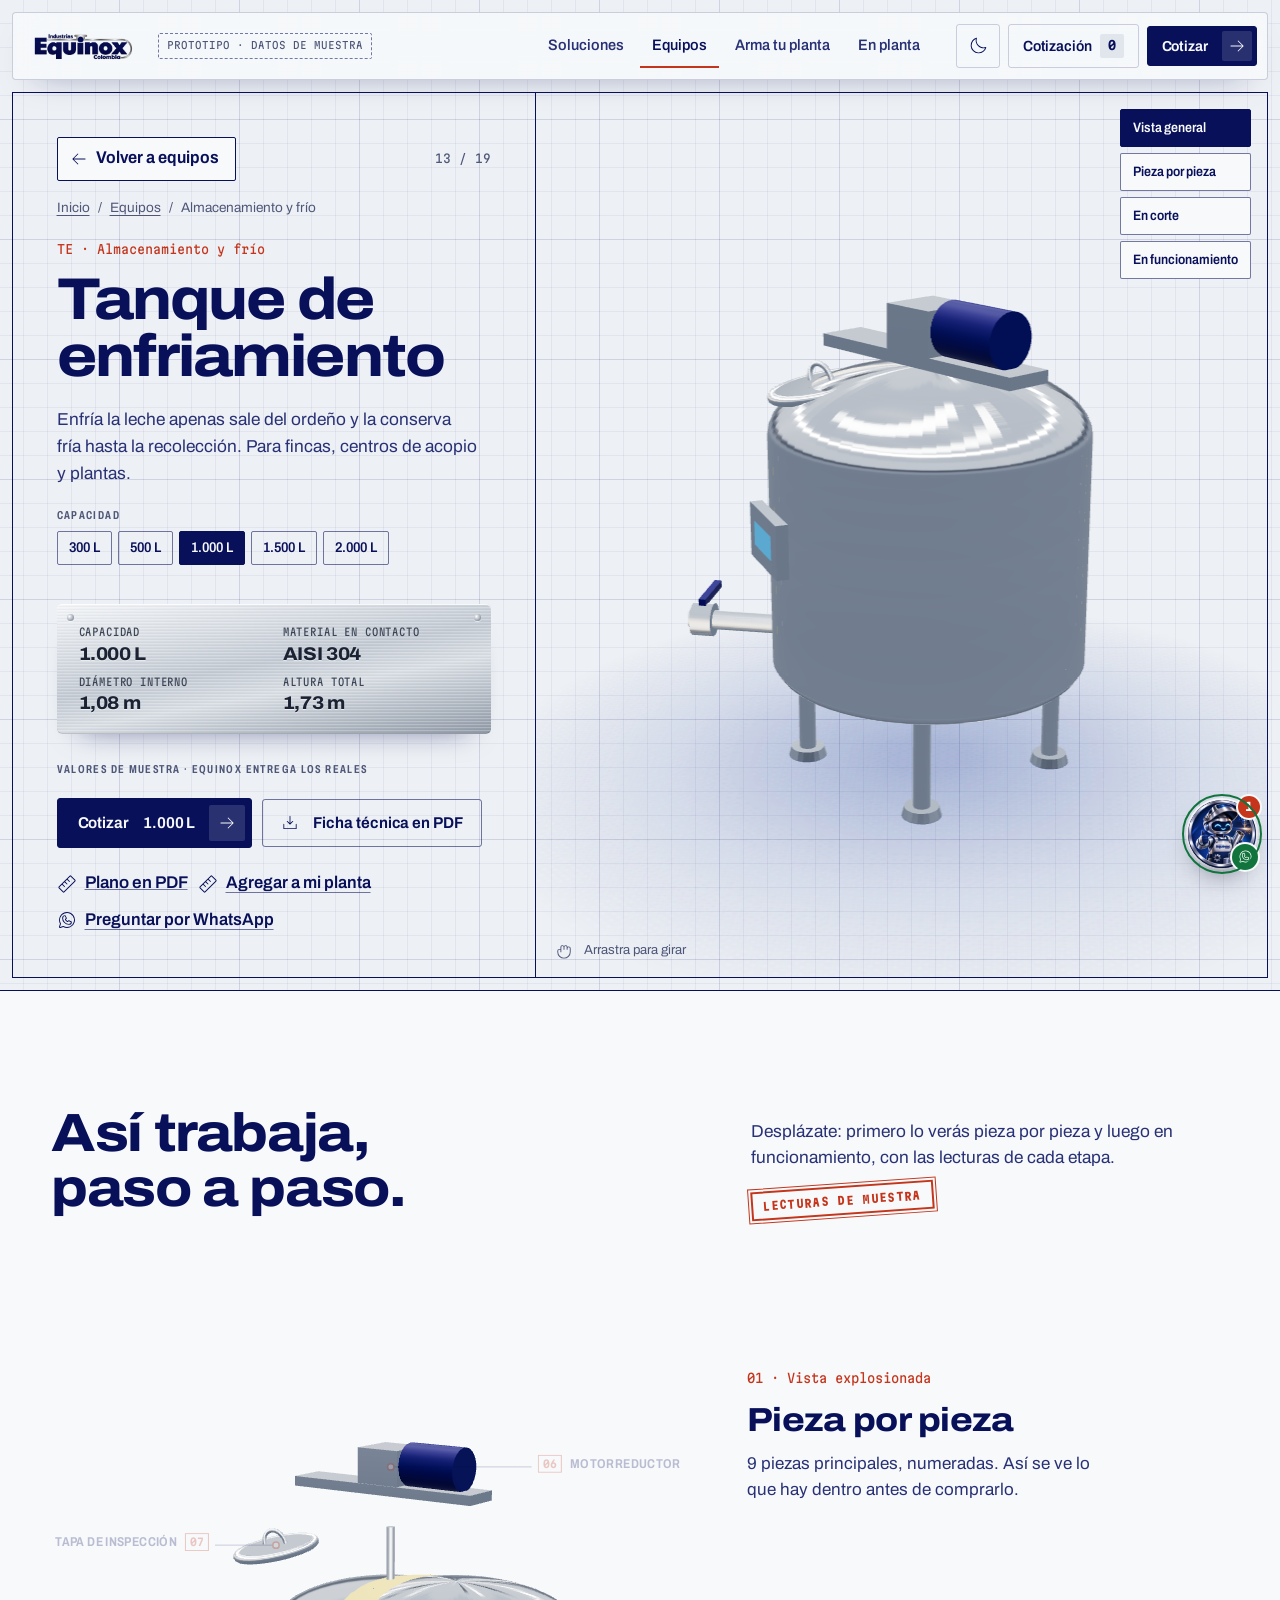
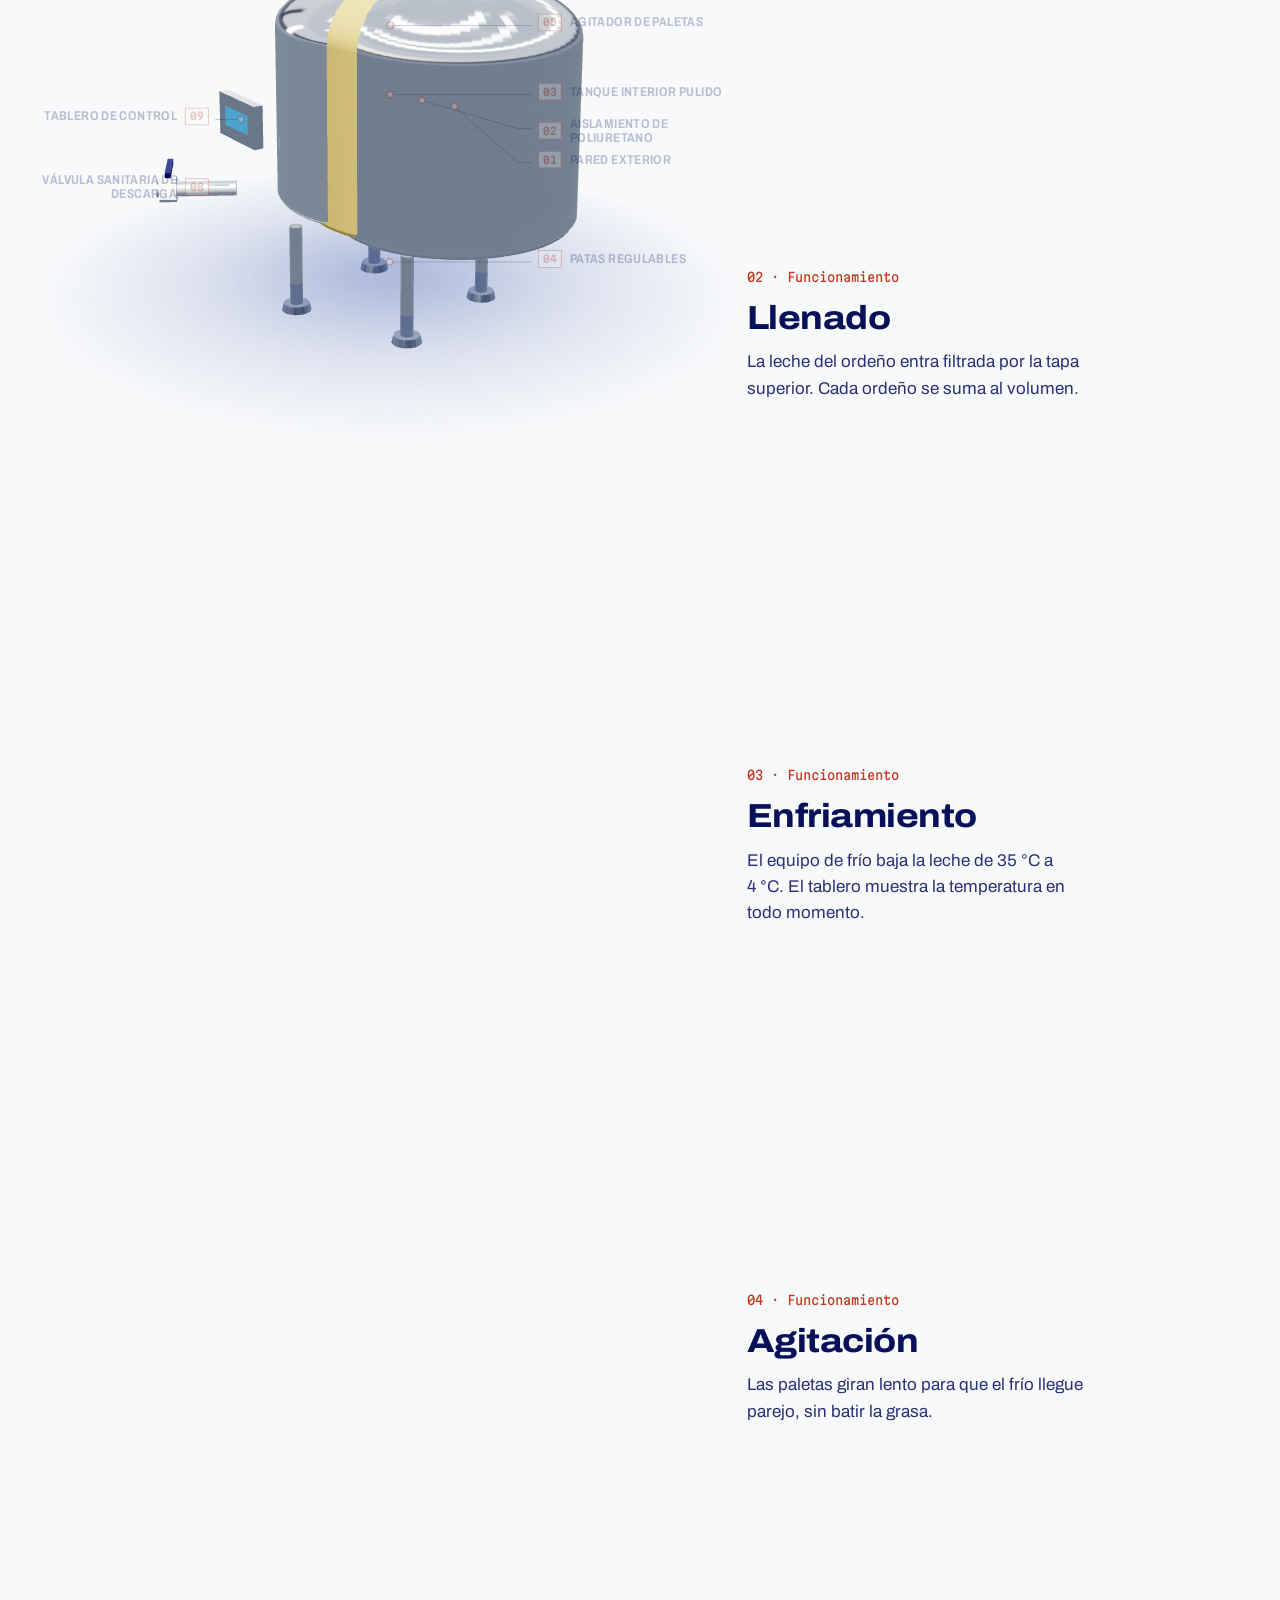
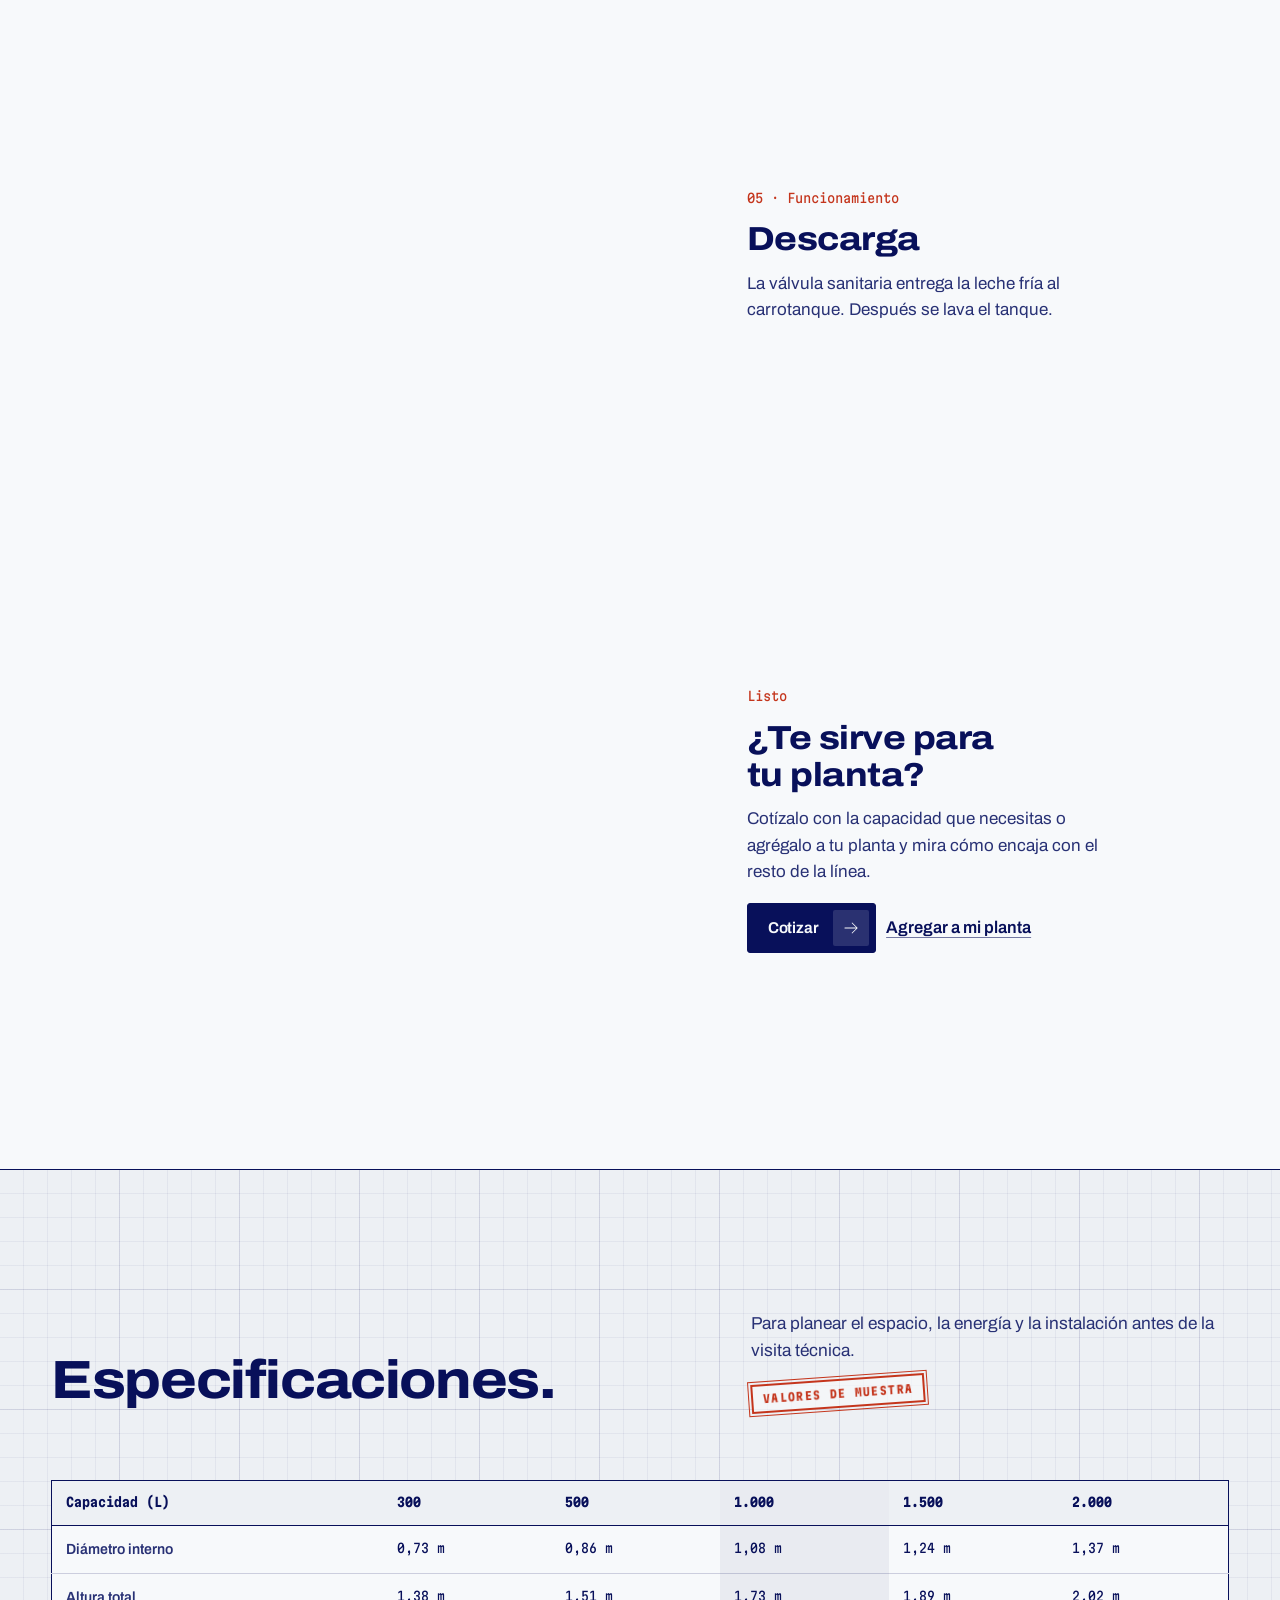
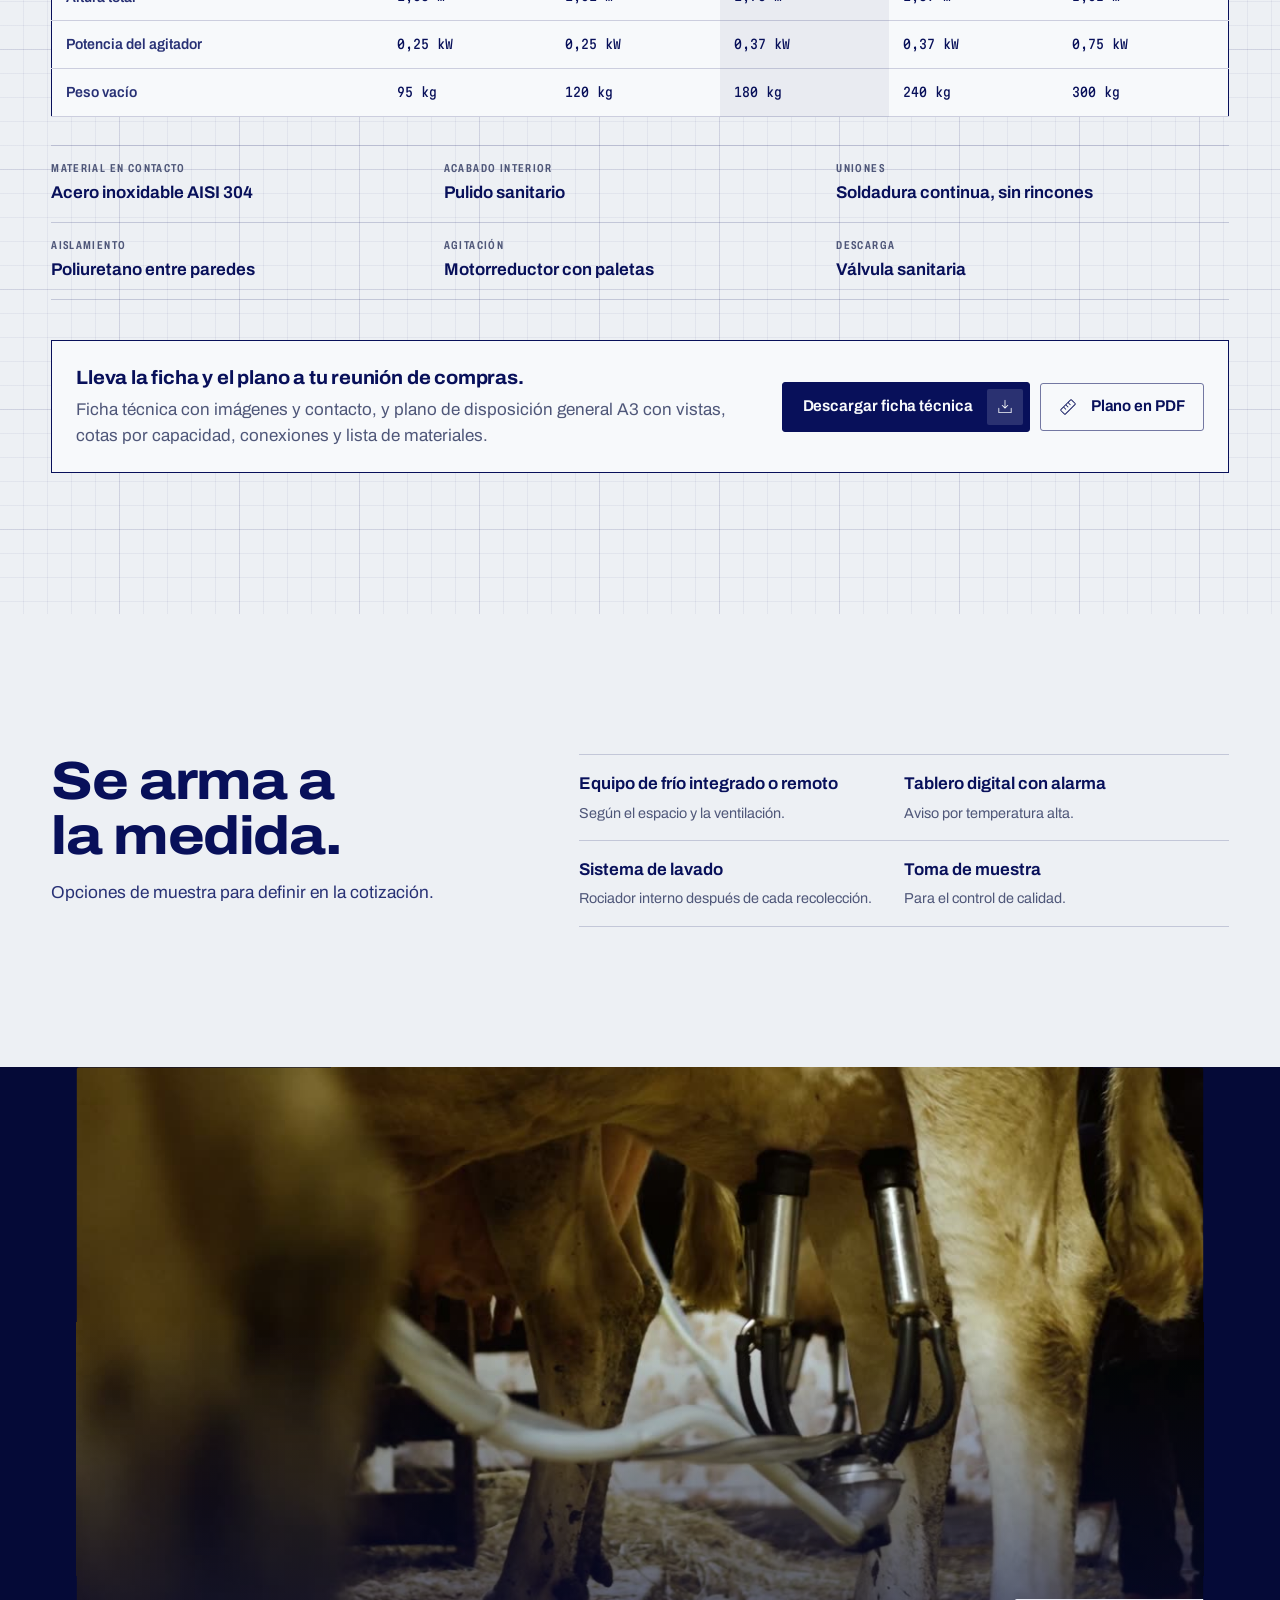
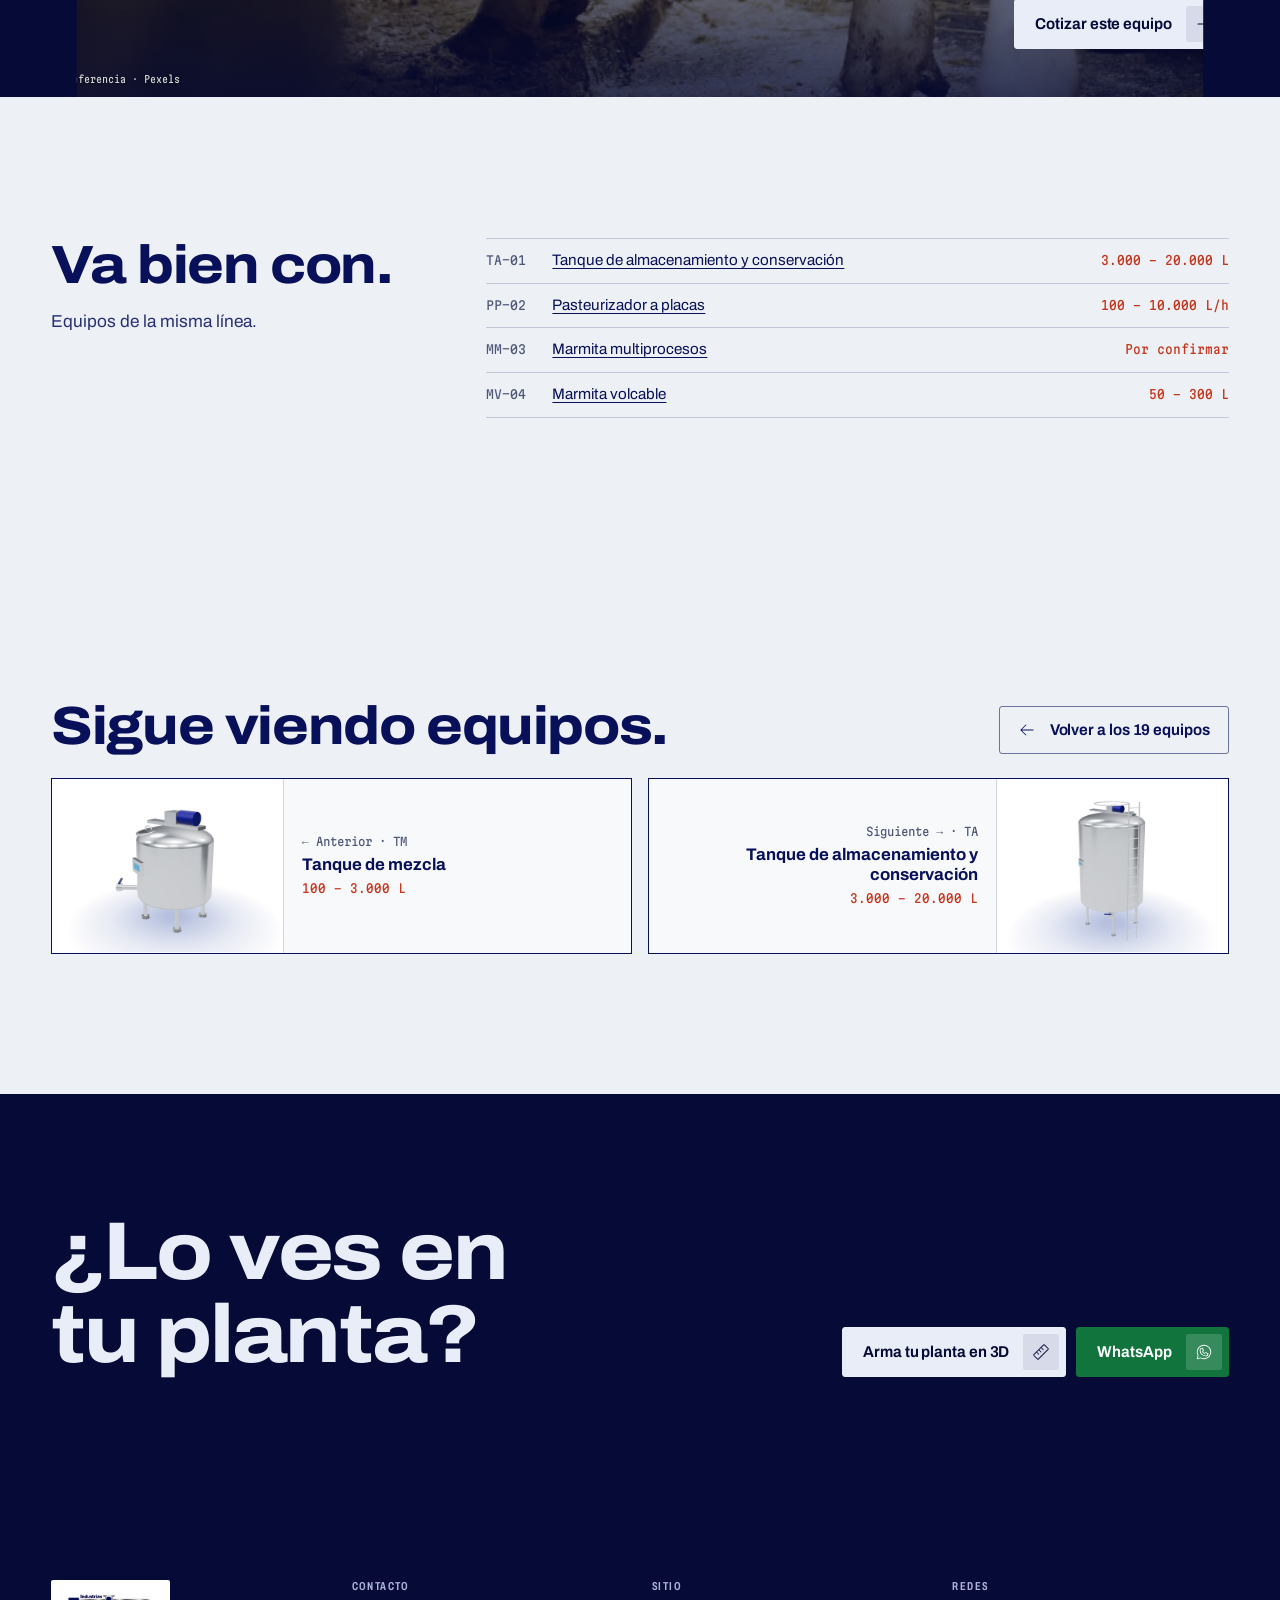
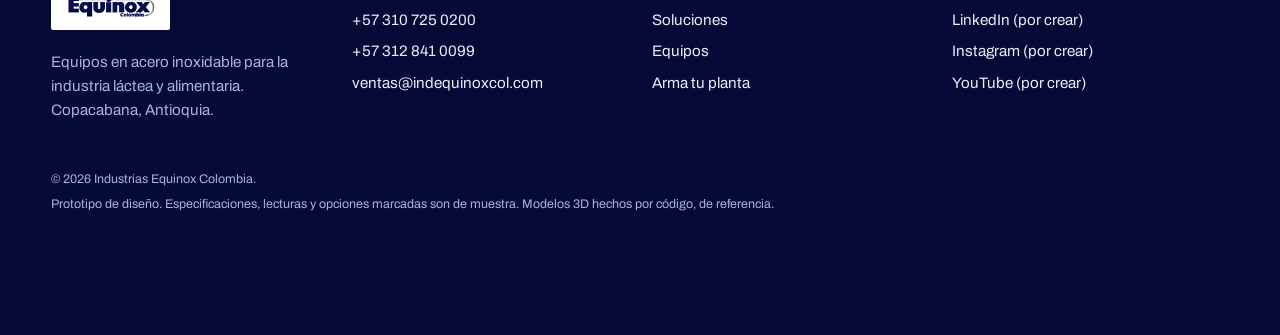
==== equipo.html @ d635a6ea "Primer commit: prototipo del sitio web de Industrias Equinox Colombia Sitio estático listo para Verc" ====
<!doctype html>
<html lang="es-CO" class="sin-js">
<head>
<meta charset="utf-8">
<!-- Prototipo: fuera de los buscadores hasta que Equinox apruebe los datos (quitar al publicar el sitio real) -->
<meta name="robots" content="noindex, nofollow">
<meta name="viewport" content="width=device-width, initial-scale=1, viewport-fit=cover">
<title>Ficha técnica | Industrias Equinox Colombia</title>
<meta name="description" content="Ficha técnica de equipos en acero inoxidable para la industria láctea: especificaciones, vista explosionada, funcionamiento y cotización.">
<meta name="theme-color" content="#edf0f4">
<meta property="og:type" content="product">
<meta property="og:locale" content="es_CO">
<link rel="icon" type="image/png" href="assets/img/logo-equinox-icono.png">
<link rel="stylesheet" href="css/main.css">
<!-- Tema elegido por la persona (claro u oscuro), antes de pintar para que no parpadee -->
<script>try { var t = localStorage.getItem('eqx-tema'); if (t === 'oscuro' || t === 'claro') document.documentElement.dataset.tema = t; } catch (e) {}</script>
<script type="importmap">{ "imports": { "three": "./vendor/three/three.module.min.js" } }</script>
</head>
<body>
<a class="sr" href="#principal">Saltar al contenido</a>

<header class="nav elevada" id="nav">
  <a class="nav__logo" href="index.html" aria-label="Industrias Equinox Colombia, inicio"><img src="assets/img/logo-equinox.png" alt="Industrias Equinox Colombia" width="102" height="34"></a>
  <span class="nav__prototipo mono">Prototipo · datos de muestra</span>
  <nav class="nav__enlaces" aria-label="Principal">
    <a href="index.html#soluciones">Soluciones</a>
    <a href="equipos.html" aria-current="true">Equipos</a>
    <a href="planta.html">Arma tu planta</a>
    <a href="index.html#en-planta">En planta</a>
  </nav>
  <div class="nav__acciones">
    <button class="tema-boton" type="button" data-tema-boton aria-pressed="false" aria-label="Cambiar a modo oscuro" title="Modo oscuro"><svg aria-hidden="true"><use href="assets/img/iconos.svg#i-moon"/></svg></button>
    <a class="nav__cot" href="index.html#cotizar" data-contador><span class="txt">Cotización</span> <span class="mono">0</span></a>
    <a class="btn btn--pequeno" href="index.html#cotizar" data-cotizar>Cotizar <span class="btn__ico"><svg aria-hidden="true"><use href="assets/img/iconos.svg#i-arrow-right"/></svg></span></a>
    <button class="nav__menu" aria-label="Abrir menú" aria-expanded="false" aria-controls="menu-movil"><span></span><span></span><span></span></button>
  </div>
</header>
<nav class="barra-ficha" aria-label="Navegación entre equipos" data-barra-ficha>
  <a class="barra-ficha__volver" href="equipos.html" data-volver><svg aria-hidden="true" class="ico-izq"><use href="assets/img/iconos.svg#i-arrow-right"/></svg> Equipos</a>
  <span class="barra-ficha__nombre" data-barra-nombre></span>
  <span class="barra-ficha__pasos"><a href="equipos.html" data-anterior aria-label="Equipo anterior"><svg aria-hidden="true" class="ico-izq"><use href="assets/img/iconos.svg#i-arrow-right"/></svg></a><span class="mono" data-posicion></span><a href="equipos.html" data-siguiente aria-label="Equipo siguiente"><svg aria-hidden="true"><use href="assets/img/iconos.svg#i-arrow-right"/></svg></a></span>
</nav>
<div class="menu-movil" id="menu-movil" hidden>
  <a href="index.html#soluciones">Soluciones</a>
  <a href="equipos.html" aria-current="true">Equipos</a>
  <a href="planta.html">Arma tu planta</a>
  <a href="index.html#en-planta">En planta</a>
  <a href="index.html#cotizar">Cotizar</a>
  <p class="rotulo">Prototipo · contenido marcado como muestra</p>
</div>

<main id="principal">
<section class="ficha-hero cuadricula" aria-labelledby="titulo-ficha">
  <div class="ficha-hero__marco">
    <div class="ficha-hero__info">
      <div class="ficha-volver"><a class="volver" href="equipos.html" data-volver><svg aria-hidden="true" class="ico-izq"><use href="assets/img/iconos.svg#i-arrow-right"/></svg> <span data-volver-texto>Volver a equipos</span></a><span class="mono ficha-volver__pos" data-posicion></span></div>
      <nav class="migas" aria-label="Ruta"><a href="index.html">Inicio</a><span aria-hidden="true">/</span><a href="equipos.html">Equipos</a><span aria-hidden="true">/</span><span data-linea></span></nav>
      <p class="mono tag-equipo" data-tag></p>
      <h1 id="titulo-ficha" data-nombre>Equipo</h1>
      <p class="lead" data-resumen></p>
      <div role="radiogroup" aria-labelledby="lbl-cap" data-bloque-cap>
        <span class="rotulo" id="lbl-cap" style="display:block;margin-bottom:8px">Capacidad</span>
        <div class="capacidades chips" data-capacidades></div>
        <p class="nota-cap" data-nota-cap hidden></p>
      </div>
      <dl class="placa placa-ficha" data-placa></dl>
      <p class="rotulo" style="margin-top:-10px">Valores de muestra · Equinox entrega los reales</p>
      <div class="cajetin__acciones">
        <a class="btn" href="index.html#cotizar" data-cotizar>Cotizar <span data-cap-texto></span> <span class="btn__ico"><svg aria-hidden="true"><use href="assets/img/iconos.svg#i-arrow-right"/></svg></span></a>
        <button class="btn btn--claro" type="button" data-pdf><svg width="18" height="18" aria-hidden="true"><use href="assets/img/iconos.svg#i-download-simple"/></svg> <span data-pdf-texto>Ficha técnica en PDF</span></button>
      </div>
      <div class="cajetin__acciones">
        <button class="enlace enlace--boton" type="button" data-plano style="color:var(--ink)"><svg width="20" height="20" aria-hidden="true"><use href="assets/img/iconos.svg#i-ruler"/></svg> <span data-plano-texto>Plano en PDF</span></button>
        <a class="enlace" href="planta.html" data-a-planta><svg width="20" height="20" aria-hidden="true"><use href="assets/img/iconos.svg#i-ruler"/></svg> Agregar a mi planta</a>
        <a class="enlace" href="#" target="_blank" rel="noopener" data-wa><svg width="20" height="20" aria-hidden="true"><use href="assets/img/iconos.svg#i-whatsapp-logo"/></svg> Preguntar por WhatsApp</a>
      </div>
    </div>
    <div class="visor-3d">
      <canvas id="visor-a" aria-label="Modelo 3D del equipo; arrastra para girarlo"></canvas>
      <div class="capa-visor" id="capa-a" aria-hidden="true"></div>
      <figure class="visor-foto" data-foto hidden>
        <div class="visor-foto__marco"><img alt="" data-foto-img decoding="async"></div>
        <figcaption><span class="sello">Foto real</span><span>Equipo fabricado por Equinox</span><span class="visor-foto__mini" data-foto-mini></span></figcaption>
      </figure>
      <div class="visor-3d__vistas" role="group" aria-label="Vistas del modelo" data-vistas></div>
      <p class="visor-3d__ayuda"><svg width="20" height="20" aria-hidden="true"><use href="assets/img/iconos.svg#i-hand-grabbing"/></svg> Arrastra para girar</p>
    </div>
  </div>
</section>

<section class="funciona" aria-labelledby="titulo-funciona">
  <div class="contenedor funciona__cabeza">
    <div class="seccion__cabeza revela" style="margin-bottom:0">
      <h2 id="titulo-funciona">Así trabaja, paso a paso.</h2>
      <div style="justify-self:end;display:grid;gap:14px"><p class="lead">Desplázate: primero lo verás pieza por pieza y luego en funcionamiento, con las lecturas de cada etapa.</p><p><span class="sello">Lecturas de muestra</span></p></div>
    </div>
  </div>
  <div class="funciona__grid">
    <div class="funciona__escena">
      <canvas id="visor-b" aria-label="Animación del funcionamiento del equipo"></canvas>
      <div class="capa-visor" id="capa-b" aria-hidden="true"></div>
    </div>
    <div class="funciona__pasos" data-pasos-funciona></div>
  </div>
</section>

<section class="seccion proceso-real" aria-labelledby="titulo-proceso" data-bloque-proceso hidden>
  <div class="contenedor proceso-real__grid">
    <div class="revela">
      <span class="rotulo">Así se ve el proceso</span>
      <h2 id="titulo-proceso" data-proceso-titulo style="margin-top:12px"></h2>
      <p class="lead" data-proceso-texto style="margin-top:18px"></p>
      <ol class="proceso-real__pasos" data-proceso-pasos></ol>
    </div>
    <div class="proceso-real__video revela">
      <video data-autoplay muted loop playsinline preload="none" data-proceso-video></video>
      <span class="credito">Video de muestra del proceso</span>
    </div>
  </div>
</section>

<section class="seccion cuadricula" aria-labelledby="titulo-spec" id="especificaciones">
  <div class="contenedor">
    <div class="seccion__cabeza revela">
      <h2 id="titulo-spec">Especificaciones.</h2>
      <div style="justify-self:end;display:grid;gap:14px"><p class="lead">Para planear el espacio, la energía y la instalación antes de la visita técnica.</p><p><span class="sello">Valores de muestra</span></p></div>
    </div>
    <div class="tabla-envoltura revela"><table class="tabla-spec" data-tabla-spec><caption class="sr">Especificaciones según capacidad</caption></table></div>
    <div class="opciones-eq revela" style="margin-top:28px" data-comunes></div>
    <div class="banda-pdf revela">
      <div><strong>Lleva la ficha y el plano a tu reunión de compras.</strong><p>Ficha técnica con imágenes y contacto, y plano de disposición general A3 con vistas, cotas por capacidad, conexiones y lista de materiales.</p></div>
      <div class="cajetin__acciones">
        <button class="btn" type="button" data-pdf><span data-pdf-texto>Descargar ficha técnica</span> <span class="btn__ico"><svg aria-hidden="true"><use href="assets/img/iconos.svg#i-download-simple"/></svg></span></button>
        <button class="btn btn--claro" type="button" data-plano><svg width="18" height="18" aria-hidden="true"><use href="assets/img/iconos.svg#i-ruler"/></svg> <span data-plano-texto>Plano en PDF</span></button>
      </div>
    </div>
  </div>
</section>

<section class="seccion" aria-labelledby="titulo-opciones">
  <div class="contenedor dossier">
    <div class="revela"><h2 id="titulo-opciones">Se arma a la medida.</h2><p class="lead" style="margin-top:16px">Opciones de muestra para definir en la cotización.</p></div>
    <div class="opciones-eq revela" style="grid-template-columns:repeat(2,minmax(0,1fr))" data-opciones></div>
  </div>
</section>


<section class="noche" aria-label="Video de referencia" data-bloque-video hidden>
  <div class="fabrica__portada" data-portada style="margin-top:0;height:min(70vh,700px)">
    <video data-autoplay muted loop playsinline preload="none"></video>
    <div class="fabrica__frase"><a class="btn btn--sobre-noche" href="index.html#cotizar" data-cotizar>Cotizar este equipo <span class="btn__ico"><svg aria-hidden="true"><use href="assets/img/iconos.svg#i-arrow-right"/></svg></span></a></div>
    <span class="credito">Video de referencia · Pexels</span>
  </div>
</section>

<section class="seccion cuadricula" aria-labelledby="titulo-caso-eq" data-bloque-caso hidden>
  <div class="contenedor">
    <div class="seccion__cabeza revela"><h2 id="titulo-caso-eq">Un equipo así, en uso.</h2><p class="lead">Caso relacionado.</p></div>
    <div class="casos__grid" data-caso></div>
  </div>
</section>

<section class="seccion" aria-labelledby="titulo-rel">
  <div class="contenedor preguntas__grid">
    <div class="revela"><h2 id="titulo-rel">Va bien con.</h2><p class="lead" style="margin-top:16px">Equipos de la misma línea.</p></div>
    <ul class="lista-equipos revela" data-relacionados></ul>
  </div>
</section>

<section class="seccion sigue" aria-labelledby="titulo-sigue">
  <div class="contenedor">
    <div class="sigue__cabeza revela"><h2 id="titulo-sigue">Sigue viendo equipos.</h2><a class="btn btn--claro" href="equipos.html" data-volver><svg width="18" height="18" aria-hidden="true" class="ico-izq"><use href="assets/img/iconos.svg#i-arrow-right"/></svg> Volver a los 19 equipos</a></div>
    <div class="sigue__grid revela" data-sigue></div>
  </div>
</section>

<section class="cotizar noche cuadricula" aria-labelledby="titulo-cta-eq" style="padding:clamp(72px,9vw,120px) 0">
  <div class="contenedor pie__cierre" style="border:0;padding:0">
    <h2 id="titulo-cta-eq">¿Lo ves en tu planta?</h2>
    <div class="pie__acciones">
      <a class="btn btn--sobre-noche" href="planta.html" data-a-planta>Arma tu planta en 3D <span class="btn__ico"><svg aria-hidden="true"><use href="assets/img/iconos.svg#i-ruler"/></svg></span></a>
      <a class="btn btn--wa" href="#" target="_blank" rel="noopener" data-wa>WhatsApp <span class="btn__ico"><svg aria-hidden="true"><use href="assets/img/iconos.svg#i-whatsapp-logo"/></svg></span></a>
    </div>
  </div>
</section>
</main>

<footer class="pie noche" style="padding-top:48px">
  <div class="contenedor">
    <div class="pie__cols">
      <div><span class="pie__logo"><img src="assets/img/logo-equinox.png" alt="Industrias Equinox Colombia" width="90" height="30"></span><p style="margin-top:14px">Equipos en acero inoxidable para la industria láctea y alimentaria. Copacabana, Antioquia.</p></div>
      <div><h3>Contacto</h3><a href="tel:+573107250200">+57 310 725 0200</a><a href="tel:+573128410099">+57 312 841 0099</a><a href="mailto:ventas@indequinoxcol.com">ventas@indequinoxcol.com</a></div>
      <div><h3>Sitio</h3><a href="index.html#soluciones">Soluciones</a><a href="equipos.html">Equipos</a><a href="planta.html">Arma tu planta</a></div>
      <div><h3>Redes</h3><a href="#" aria-disabled="true">LinkedIn (por crear)</a><a href="#" aria-disabled="true">Instagram (por crear)</a><a href="#" aria-disabled="true">YouTube (por crear)</a></div>
    </div>
    <div class="pie__legal"><span>© 2026 Industrias Equinox Colombia.</span><span>Prototipo de diseño. Especificaciones, lecturas y opciones marcadas son de muestra. Modelos 3D hechos por código, de referencia.</span></div>
  </div>
</footer>

<div class="barra-movil">
  <a class="btn btn--wa btn--pequeno" href="#" target="_blank" rel="noopener" data-wa>WhatsApp <span class="btn__ico"><svg aria-hidden="true"><use href="assets/img/iconos.svg#i-whatsapp-logo"/></svg></span></a>
  <a class="btn btn--pequeno" href="index.html#cotizar" data-cotizar>Cotizar <span class="btn__ico"><svg aria-hidden="true"><use href="assets/img/iconos.svg#i-arrow-right"/></svg></span></a>
</div>
<div class="aviso-flotante" role="status" aria-live="polite" data-aviso hidden></div>

<script src="vendor/gsap/gsap.min.js"></script>
<script src="vendor/gsap/ScrollTrigger.min.js"></script>
<script type="module" src="js/tema.js"></script>
<script type="module" src="js/asistente.js"></script>
<script type="module" src="js/equipo.js"></script>
</body>
</html>
---- css/main.css ----
/* Equinox · mock web · mundo "Plano y placa" */
@font-face { font-family: 'Archivo'; src: url('../fonts/archivo-latin-wdth-normal.woff2') format('woff2-variations'); font-weight: 100 900; font-stretch: 62% 125%; font-display: swap; unicode-range: U+0000-00FF, U+0131, U+0152-0153, U+02BB-02BC, U+02C6, U+02DA, U+02DC, U+0304, U+0308, U+0329, U+2000-206F, U+20AC, U+2122, U+2191, U+2193, U+2212, U+2215, U+FEFF, U+FFFD; }
@font-face { font-family: 'Archivo'; src: url('../fonts/archivo-latin-ext-wdth-normal.woff2') format('woff2-variations'); font-weight: 100 900; font-stretch: 62% 125%; font-display: swap; unicode-range: U+0100-02BA, U+02BD-02C5, U+02C7-02CC, U+02CE-02D7, U+02DD-02FF, U+0304, U+0308, U+0329, U+1D00-1DBF, U+1E00-1E9F, U+1EF2-1EFF, U+2020, U+20A0-20AB, U+20AD-20C0, U+2113, U+2C60-2C7F, U+A720-A7FF; }
@font-face { font-family: 'Martian Mono'; src: url('../fonts/martian-mono-latin-wdth-normal.woff2') format('woff2-variations'); font-weight: 100 800; font-stretch: 75% 112.5%; font-display: swap; }

:root {
  --paper: #edf0f4;
  --paper-hi: #f7f9fb;
  --paper-lo: #e1e6ec;
  --ink: #08105a;
  --ink-2: #283175;
  --ink-3: #4f5779;
  --rule: rgba(8, 16, 90, .18);
  --rule-strong: rgba(8, 16, 90, .55);
  --grid: rgba(8, 16, 90, .05);
  --grid-major: rgba(8, 16, 90, .085);
  --red: #c4351c;
  --night: #050a37;
  --night-2: #0b1352;
  --night-ink: #e9edf7;
  --night-ink-2: #aab3d8;
  --wa: #11743d;
  --steel-hi: #f3f5f8;
  --steel: #c3cad3;
  --steel-lo: #8f99a6;
  --blanco: #fff;
  --placa-img: #fff;
  --paper-rgb: 237, 240, 244;
  --paper-hi-rgb: 247, 249, 251;
  --ease-out: cubic-bezier(.16, 1, .3, 1);
  --ease-io: cubic-bezier(.65, 0, .35, 1);
  --pad: clamp(16px, 4vw, 56px);
  --max: 1320px;
  --nav-h: 68px;
  color-scheme: light;
}
/* Modo oscuro: lo elige la persona con el botón del menú (js/tema.js). Mismos roles, tinta clara sobre azul noche;
   las fotos y renders conservan una placa clara porque vienen con fondo blanco. */
:root[data-tema='oscuro'] {
  --paper: #0a1033;
  --paper-hi: #111944;
  --paper-lo: #18215a;
  --ink: #e9edf7;
  --ink-2: #c5cce6;
  --ink-3: #9aa4c9;
  --rule: rgba(233, 237, 247, .16);
  --rule-strong: rgba(233, 237, 247, .45);
  --grid: rgba(233, 237, 247, .035);
  --grid-major: rgba(233, 237, 247, .065);
  --red: #ef5a3a;
  --night: #03061f;
  --night-2: #070c2b;
  --blanco: #172052;
  --placa-img: #e6eaef;
  --paper-rgb: 10, 16, 51;
  --paper-hi-rgb: 17, 25, 68;
  color-scheme: dark;
}
:root[data-tema='oscuro'] .nav__logo img { filter: brightness(0) invert(.93); }
html.cambiando-tema *, html.cambiando-tema *::before, html.cambiando-tema *::after { transition: background-color .35s ease, color .35s ease, border-color .35s ease, fill .35s ease, stroke .35s ease !important; }
.tema-boton { display: grid; place-items: center; width: 44px; height: 44px; flex: none; padding: 0; color: var(--ink); background: transparent; border: 1px solid var(--rule); border-radius: 3px; cursor: pointer; transition: background-color .25s, border-color .25s; }
.tema-boton:hover { background: var(--paper-lo); border-color: var(--rule-strong); }
.tema-boton svg { width: 20px; height: 20px; }

*, *::before, *::after { box-sizing: border-box; }
[hidden] { display: none !important; }
fieldset.paso-form { border: 0; margin: 0; min-width: 0; }
fieldset.paso-form > legend { float: left; width: 100%; padding: 0; margin-bottom: 14px; }
fieldset.paso-form > legend + * { clear: both; }
.nav__prototipo { font-stretch: 75%; font-size: 10px; letter-spacing: .06em; text-transform: uppercase; color: var(--ink-3); padding: 4px 8px; border: 1px dashed var(--rule-strong); border-radius: 2px; white-space: nowrap; }
html { -webkit-text-size-adjust: 100%; scroll-behavior: smooth; scroll-padding-top: calc(var(--nav-h) + 16px); scrollbar-color: var(--ink-2) var(--paper-lo); }
@media (prefers-reduced-motion: reduce) { html { scroll-behavior: auto; } }
body {
  margin: 0; background: var(--paper); color: var(--ink);
  font-family: 'Archivo', 'Segoe UI', sans-serif; font-stretch: 100%; font-size: 17px; line-height: 1.55;
  font-kerning: normal; text-rendering: optimizeLegibility; -webkit-font-smoothing: antialiased;
  caret-color: var(--red);
}
::selection { background: var(--ink); color: var(--paper-hi); }
img, video, svg, canvas { display: block; max-width: 100%; }
a { color: inherit; text-underline-offset: .22em; text-decoration-thickness: 1px; }
button, input, select, textarea { font: inherit; color: inherit; }
:focus-visible { outline: 2px solid var(--red); outline-offset: 3px; border-radius: 2px; }
.sr { position: absolute; width: 1px; height: 1px; overflow: hidden; clip: rect(0 0 0 0); white-space: nowrap; }
.mono { font-family: 'Martian Mono', ui-monospace, monospace; font-stretch: 87.5%; font-variant-numeric: tabular-nums; letter-spacing: 0; }
.rotulo { font-stretch: 68%; font-weight: 650; text-transform: uppercase; letter-spacing: .12em; font-size: .72rem; line-height: 1.2; color: var(--ink-3); }
.cuadricula {
  background-color: var(--paper);
  background-image:
    linear-gradient(var(--grid-major) 1px, transparent 1px), linear-gradient(90deg, var(--grid-major) 1px, transparent 1px),
    linear-gradient(var(--grid) 1px, transparent 1px), linear-gradient(90deg, var(--grid) 1px, transparent 1px);
  background-size: 120px 120px, 120px 120px, 24px 24px, 24px 24px;
  background-position: -1px -1px;
}
.contenedor { width: min(var(--max), 100% - var(--pad) * 2); margin-inline: auto; }

h1, h2, h3 { margin: 0; font-weight: 760; font-stretch: 112%; letter-spacing: -.026em; line-height: 1.02; text-wrap: balance; color: var(--ink); }
h2 { font-size: clamp(2rem, 4.2vw, 3.9rem); }
h3 { font-size: clamp(1.25rem, 1.8vw, 1.6rem); letter-spacing: -.015em; line-height: 1.12; }
p { margin: 0; text-wrap: pretty; }
.lead { font-size: clamp(1.05rem, 1.35vw, 1.22rem); color: var(--ink-2); max-width: 58ch; }

/* ---------- botones ---------- */
.btn {
  --bg: var(--ink); --fg: var(--paper-hi);
  display: inline-flex; align-items: center; gap: 14px; min-height: 48px; padding: 6px 6px 6px 20px;
  background: var(--bg); color: var(--fg); border: 1px solid var(--bg); border-radius: 3px;
  font-weight: 650; font-stretch: 96%; font-size: .98rem; letter-spacing: -.005em; text-decoration: none; cursor: pointer;
  transition: transform .5s var(--ease-out), background-color .3s var(--ease-out), box-shadow .5s var(--ease-out);
}
.btn .btn__ico { display: grid; place-items: center; width: 36px; height: 36px; border-radius: 2px; background: color-mix(in srgb, var(--fg) 14%, transparent); transition: transform .5s var(--ease-out); }
.btn svg { width: 18px; height: 18px; }
.btn:hover { box-shadow: 0 10px 24px -14px rgba(8, 16, 90, .7); }
.btn:hover .btn__ico { transform: translateX(3px); }
.btn:active { transform: scale(.98); }
.btn--claro { --bg: transparent; --fg: var(--ink); border-color: var(--rule-strong); padding: 6px 18px; }
.btn--claro:hover { background: var(--paper-hi); }
.btn--wa { --bg: var(--wa); --fg: #fff; }
.btn--wa .btn__ico { background: rgba(255, 255, 255, .16); }
.btn--sobre-noche { --bg: var(--night-ink); --fg: var(--night); }
.btn--sobre-noche .btn__ico { background: rgba(5, 10, 55, .08); }
.btn--pequeno { min-height: 40px; padding: 4px 4px 4px 14px; font-size: .9rem; }
.btn--pequeno .btn__ico { width: 30px; height: 30px; }
.enlace { display: inline-flex; gap: 8px; align-items: center; font-weight: 600; font-stretch: 96%; color: var(--ink); text-decoration: underline; text-decoration-color: var(--rule-strong); }
.enlace:hover { text-decoration-color: var(--red); }

/* ---------- navegación ---------- */
.nav {
  position: fixed; inset: 12px 12px auto; z-index: 40; height: var(--nav-h);
  display: flex; align-items: center; gap: 24px; padding: 0 10px 0 18px;
  background: rgba(var(--paper-hi-rgb), .9); border: 1px solid var(--rule); border-radius: 4px;
  backdrop-filter: blur(14px) saturate(1.2); -webkit-backdrop-filter: blur(14px) saturate(1.2);
  transition: box-shadow .5s var(--ease-out), transform .5s var(--ease-out);
}
.nav.elevada { box-shadow: 0 14px 34px -24px rgba(8, 16, 90, .55); }
.nav__logo img { height: 34px; width: auto; }
.nav__enlaces { display: flex; gap: 4px; margin-left: auto; }
.nav__enlaces a { padding: 10px 12px; border-radius: 3px; text-decoration: none; font-weight: 560; font-stretch: 94%; font-size: .95rem; color: var(--ink-2); transition: background-color .25s var(--ease-out), color .25s; }
.nav__enlaces a:hover { background: var(--paper-lo); color: var(--ink); }
.nav__acciones { display: flex; gap: 8px; align-items: center; }
.nav__cot { position: relative; display: inline-flex; align-items: center; gap: 8px; min-height: 44px; padding: 0 14px; border: 1px solid var(--rule); border-radius: 3px; text-decoration: none; font-weight: 600; font-stretch: 94%; font-size: .92rem; }
.nav__cot .mono { font-size: .78rem; display: grid; place-items: center; min-width: 24px; height: 24px; padding: 0 6px; border-radius: 2px; background: var(--paper-lo); }
.nav__cot.con-items .mono { background: var(--red); color: #fff; }
.nav__menu { display: none; width: 44px; height: 44px; border: 1px solid var(--rule); border-radius: 3px; background: transparent; cursor: pointer; position: relative; }
.nav__menu span { position: absolute; left: 12px; right: 12px; height: 1.5px; background: var(--ink); transition: transform .45s var(--ease-out), opacity .3s; }
.nav__menu span:nth-child(1) { top: 16px; } .nav__menu span:nth-child(2) { top: 21px; } .nav__menu span:nth-child(3) { top: 26px; }
.nav__menu[aria-expanded='true'] span:nth-child(1) { transform: translateY(5px) rotate(45deg); }
.nav__menu[aria-expanded='true'] span:nth-child(2) { opacity: 0; }
.nav__menu[aria-expanded='true'] span:nth-child(3) { transform: translateY(-5px) rotate(-45deg); }
.menu-movil { position: fixed; inset: 0; z-index: 35; padding: calc(var(--nav-h) + 40px) var(--pad) 40px; background: rgba(var(--paper-rgb), .97); backdrop-filter: blur(20px); display: flex; flex-direction: column; gap: 6px; opacity: 0; pointer-events: none; transition: opacity .4s var(--ease-out); }
.menu-movil.abierto { opacity: 1; pointer-events: auto; }
.menu-movil a { font-size: 2.1rem; font-weight: 720; font-stretch: 108%; letter-spacing: -.02em; text-decoration: none; padding: 6px 0; border-bottom: 1px solid var(--rule); transform: translateY(18px); opacity: 0; transition: transform .6s var(--ease-out), opacity .6s var(--ease-out); }
.menu-movil.abierto a { transform: none; opacity: 1; }
.menu-movil.abierto a:nth-child(2) { transition-delay: .05s; } .menu-movil.abierto a:nth-child(3) { transition-delay: .1s; } .menu-movil.abierto a:nth-child(4) { transition-delay: .15s; } .menu-movil.abierto a:nth-child(5) { transition-delay: .2s; }
.menu-movil .rotulo { margin-top: auto; }

/* ---------- lámina (hero) ---------- */
.lamina { position: relative; min-height: 100dvh; padding: calc(var(--nav-h) + 24px) 12px 12px; }
.lamina__marco { position: relative; min-height: calc(100dvh - var(--nav-h) - 36px); border: 1.5px solid var(--ink); padding: clamp(20px, 2.6vw, 40px) clamp(20px, 3.2vw, 48px) clamp(16px, 2vw, 28px); display: grid; grid-template-columns: repeat(12, minmax(0, 1fr)); grid-template-rows: auto 1fr auto; column-gap: 24px; row-gap: 12px; }
.regla { position: absolute; display: flex; justify-content: space-around; font-family: 'Martian Mono', monospace; font-stretch: 75%; font-size: 10px; color: var(--ink-3); pointer-events: none; }
.regla--h { left: 0; right: 0; top: -16px; }
.regla--v { top: 0; bottom: 0; left: -14px; flex-direction: column; }
.regla span { position: relative; }
.lamina__titulo { grid-column: 1 / 8; grid-row: 1; display: grid; gap: 16px; align-content: start; z-index: 2; }
.lamina__titulo h1 { font-size: clamp(2.3rem, 4.15vw, 4.6rem); font-weight: 790; line-height: .96; letter-spacing: -.034em; max-width: 13ch; }
.lamina__titulo h1 em { font-style: normal; color: var(--ink-2); font-weight: 560; font-stretch: 100%; }
.lamina__titulo .lead { max-width: 50ch; }
.lamina__cajetin { grid-column: 8 / -1; grid-row: 1; align-self: start; }
.lamina__dibujo { grid-column: 1 / -1; grid-row: 2; position: relative; margin: 8px 0 0; align-self: end; }
.lamina__dibujo svg { width: 100%; height: auto; overflow: visible; }
.lamina__notas { grid-column: 1 / -1; grid-row: 3; }
.notas { font-size: .82rem; color: var(--ink-3); display: flex; flex-wrap: wrap; gap: 4px 18px; align-items: baseline; }
.notas ol { margin: 0; padding-left: 1.3em; display: flex; flex-wrap: wrap; gap: 4px 32px; }
.notas li::marker { font-family: 'Martian Mono', monospace; font-size: .75rem; }
.cajetin__cta { display: flex; flex-wrap: wrap; align-items: center; gap: 8px 14px; }
.cajetin__wa { display: flex; flex-direction: column; justify-content: center; align-items: flex-start; gap: 8px; }
.banda-planta__grid { display: grid; grid-template-columns: minmax(0, 6fr) minmax(0, 6fr); gap: clamp(24px, 5vw, 72px); align-items: center; }
.banda-planta__pasos { list-style: none; margin: 0; padding: 0; display: grid; grid-template-columns: repeat(2, minmax(0, 1fr)); border: 1.5px solid var(--ink); background: var(--paper-hi); }
.banda-planta__pasos li { padding: 22px 22px 24px; display: grid; gap: 6px; border-right: 1px solid var(--rule); border-bottom: 1px solid var(--rule); }
.banda-planta__pasos li:nth-child(2n) { border-right: 0; }
.banda-planta__pasos li:nth-child(n + 3) { border-bottom: 0; }
.banda-planta__pasos .mono { color: var(--red); font-size: .78rem; }
.banda-planta__pasos strong { font-weight: 720; font-stretch: 104%; font-size: 1.3rem; }
.banda-planta__pasos p { color: var(--ink-3); font-size: .92rem; }
@media (max-width: 860px) { .banda-planta__grid { grid-template-columns: 1fr; } }

/* plano */
.plano path { fill: none; stroke: var(--ink); stroke-width: 1.7; stroke-linecap: round; stroke-linejoin: round; }
.plano .fino { stroke-width: 1.05; }
.plano .discontinua { stroke-dasharray: 5 4; stroke-width: 1; }
.plano .tubo { stroke: var(--ink-2); stroke-width: 2.6; }
.plano .flecha { fill: var(--ink-2); stroke: none; }
.plano .piso path { stroke: var(--rule-strong); stroke-width: 1; stroke-dasharray: 2 6; }
.plano .tag circle { fill: var(--paper-hi); stroke: var(--ink); stroke-width: 1.2; }
.plano .tag path { stroke-width: 1; }
.plano .tag .guia { stroke-dasharray: 2 3; stroke: var(--rule-strong); }
.plano .tag text { font-family: 'Martian Mono', monospace; font-stretch: 75%; font-size: 9.5px; fill: var(--ink); font-weight: 600; }
.plano .nombre { font-stretch: 78%; font-weight: 620; font-size: 14px; fill: var(--ink); }
.plano .dato { font-family: 'Martian Mono', monospace; font-stretch: 80%; font-size: 12.5px; fill: var(--red); font-weight: 500; }
.plano .cota path { stroke: var(--red); stroke-width: 1; }
.plano .cota text { font-family: 'Martian Mono', monospace; font-stretch: 75%; font-size: 11px; fill: var(--red); }
.plano.dibujando .equipo path:not(.discontinua), .plano.dibujando .tubo, .plano.dibujando .cota path { stroke-dasharray: 1; stroke-dashoffset: 1; animation: trazo 1.1s var(--ease-out) forwards; animation-delay: calc(var(--i, 0) * 110ms); }
.plano.dibujando .equipo text, .plano.dibujando .flecha, .plano.dibujando .tag circle, .plano.dibujando .discontinua, .plano.dibujando .cota text { opacity: 0; animation: aparecer .6s var(--ease-out) forwards; animation-delay: calc(var(--i, 0) * 110ms + 380ms); }
@keyframes trazo { to { stroke-dashoffset: 0; } }
@keyframes aparecer { to { opacity: 1; } }
@media (prefers-reduced-motion: reduce) { .plano.dibujando * { animation: none !important; stroke-dashoffset: 0 !important; opacity: 1 !important; } .plano.dibujando .discontinua { stroke-dasharray: 5 4 !important; } }

/* cajetín */
.cajetin { border: 1.5px solid var(--ink); background: var(--paper-hi); display: grid; grid-template-columns: repeat(6, minmax(0, 1fr)); font-size: .95rem; }
.cajetin > * { border-right: 1px solid var(--ink); border-bottom: 1px solid var(--ink); padding: 10px 14px 12px; min-width: 0; }
.cajetin .c-6 { grid-column: span 6; } .cajetin .c-4 { grid-column: span 4; } .cajetin .c-3 { grid-column: span 3; } .cajetin .c-2 { grid-column: span 2; }
.cajetin .fin { border-right: 0; } .cajetin .ultima { border-bottom: 0; }
.cajetin .rotulo { display: block; margin-bottom: 6px; font-size: .66rem; }
.cajetin__marca { display: flex; align-items: center; gap: 12px; }
.cajetin__marca img { height: 26px; width: auto; }
.cajetin__valor { font-weight: 700; font-stretch: 104%; font-size: 1.12rem; letter-spacing: -.01em; }
.chips { display: flex; flex-wrap: wrap; gap: 6px; }
.chip { position: relative; }
.chip input { position: absolute; opacity: 0; inset: 0; cursor: pointer; }
.chip span { display: inline-flex; align-items: center; min-height: 34px; padding: 4px 11px; border: 1px solid var(--rule-strong); border-radius: 2px; font-weight: 580; font-stretch: 90%; font-size: .88rem; transition: background-color .25s var(--ease-out), color .25s, border-color .25s; }
.chip input:checked + span { background: var(--ink); color: var(--paper-hi); border-color: var(--ink); }
.chip input:focus-visible + span { outline: 2px solid var(--red); outline-offset: 2px; }
.chip:hover span { border-color: var(--ink); }
.litros { display: grid; grid-template-columns: 1fr auto; gap: 14px; align-items: center; }
.litros output { font-size: 1.2rem; font-weight: 600; color: var(--ink); min-width: 9ch; text-align: right; }
input[type='range'] { -webkit-appearance: none; appearance: none; width: 100%; height: 28px; background: transparent; cursor: pointer; }
input[type='range']::-webkit-slider-runnable-track { height: 2px; background: linear-gradient(90deg, var(--ink) var(--p, 30%), var(--rule-strong) var(--p, 30%)); }
input[type='range']::-moz-range-track { height: 2px; background: var(--rule-strong); }
input[type='range']::-moz-range-progress { height: 2px; background: var(--ink); }
input[type='range']::-webkit-slider-thumb { -webkit-appearance: none; width: 18px; height: 18px; margin-top: -8px; background: var(--paper-hi); border: 2px solid var(--ink); border-radius: 1px; transform: rotate(45deg); }
input[type='range']::-moz-range-thumb { width: 14px; height: 14px; background: var(--paper-hi); border: 2px solid var(--ink); border-radius: 1px; transform: rotate(45deg); }
.marcas-litros { display: flex; justify-content: space-between; font-size: 10px; color: var(--ink-3); margin-top: 2px; }
.cajetin__acciones { display: flex; flex-wrap: wrap; gap: 10px; align-items: center; }
.cajetin__resumen { font-size: .85rem; color: var(--ink-3); }

/* ---------- placas ---------- */
.placas { padding: clamp(56px, 8vw, 110px) 0 clamp(40px, 6vw, 80px); }
.placas__fila { display: grid; grid-template-columns: repeat(4, minmax(0, 1fr)); gap: 18px; }
.placa {
  position: relative; padding: 22px 22px 20px; border-radius: 5px; color: #1b2233;
  background:
    repeating-linear-gradient(0deg, rgba(255, 255, 255, .22) 0 1px, rgba(0, 0, 0, .025) 1px 2px, transparent 2px 3px),
    linear-gradient(170deg, var(--steel-hi) 0%, var(--steel) 46%, #d9dee4 62%, var(--steel-lo) 100%);
  box-shadow: inset 0 1px 0 rgba(255, 255, 255, .8), inset 0 -1px 0 rgba(0, 0, 0, .15), 0 18px 30px -24px rgba(8, 16, 90, .6);
}
.placa::before, .placa::after { content: ''; position: absolute; top: 10px; width: 7px; height: 7px; border-radius: 50%; background: radial-gradient(circle at 35% 35%, #fff, #8f99a6 70%); box-shadow: 0 1px 0 rgba(255, 255, 255, .6); }
.placa::before { left: 10px; } .placa::after { right: 10px; }
.placa dt { font-family: 'Martian Mono', monospace; font-stretch: 75%; font-size: .66rem; letter-spacing: .08em; text-transform: uppercase; color: #3e4757; }
.placa dd { margin: 4px 0 0; font-weight: 760; font-stretch: 108%; font-size: 1.45rem; letter-spacing: -.02em; line-height: 1.05; text-shadow: 0 1px 0 rgba(255, 255, 255, .55); }
.placa dd small { display: block; margin-top: 6px; font-weight: 500; font-stretch: 92%; font-size: .86rem; letter-spacing: 0; line-height: 1.35; color: #323b4c; }
.placas__nota { margin-top: 14px; font-size: .8rem; color: var(--ink-3); }

/* ---------- secciones genéricas ---------- */
.seccion { padding: clamp(80px, 11vw, 160px) 0; }
.seccion__cabeza { display: grid; grid-template-columns: minmax(0, 7fr) minmax(0, 5fr); gap: 32px; align-items: end; margin-bottom: clamp(40px, 6vw, 72px); }
.seccion__cabeza .lead { justify-self: end; }

/* ---------- aplicaciones ---------- */
.aplicaciones__cuerpo { display: grid; grid-template-columns: minmax(0, 6fr) minmax(0, 6fr); gap: clamp(24px, 4vw, 64px); align-items: start; }
.indice { list-style: none; margin: 0; padding: 0; border-top: 1.5px solid var(--ink); }
.indice li { border-bottom: 1px solid var(--rule); }
.indice button { width: 100%; display: grid; grid-template-columns: 44px 1fr auto; gap: 12px; align-items: baseline; padding: 20px 4px; background: none; border: 0; text-align: left; cursor: pointer; color: var(--ink-3); transition: color .3s var(--ease-out), padding .5s var(--ease-out); }
.indice .mono { font-size: .78rem; color: var(--ink-3); }
.indice strong { font-weight: 720; font-stretch: 106%; font-size: clamp(1.35rem, 2.3vw, 2.1rem); letter-spacing: -.022em; line-height: 1.05; }
.indice .flecha-ind { opacity: 0; transform: translateX(-6px); transition: opacity .3s, transform .5s var(--ease-out); }
.indice button:hover, .indice button[aria-pressed='true'] { color: var(--ink); }
.indice button[aria-pressed='true'] { padding-left: 14px; }
.indice button[aria-pressed='true'] .flecha-ind { opacity: 1; transform: none; color: var(--red); }
.panel-apl { position: sticky; top: calc(var(--nav-h) + 32px); display: grid; gap: 18px; }
.visor { position: relative; aspect-ratio: 4 / 3; background: var(--night); overflow: hidden; }
.visor video, .visor img { width: 100%; height: 100%; object-fit: cover; }
.visor::before, .visor::after { content: ''; position: absolute; width: 22px; height: 22px; border-color: var(--paper-hi); border-style: solid; z-index: 2; pointer-events: none; }
.visor::before { top: 10px; left: 10px; border-width: 1.5px 0 0 1.5px; }
.visor::after { bottom: 10px; right: 10px; border-width: 0 1.5px 1.5px 0; }
.credito { position: absolute; left: 12px; bottom: 10px; z-index: 2; font-family: 'Martian Mono', monospace; font-stretch: 75%; font-size: 10px; color: rgba(255, 255, 255, .82); text-shadow: 0 1px 2px rgba(0, 0, 0, .6); }
.panel-apl__texto { display: grid; gap: 10px; }
.lista-equipos { list-style: none; padding: 0; margin: 0; border-top: 1px solid var(--rule); }
.lista-equipos li { display: grid; grid-template-columns: 56px 1fr auto; gap: 10px; padding: 10px 0; border-bottom: 1px solid var(--rule); font-size: .95rem; align-items: baseline; }
.lista-equipos .mono { font-size: .76rem; color: var(--ink-3); }
.lista-equipos .cap { font-family: 'Martian Mono', monospace; font-stretch: 80%; font-size: .78rem; color: var(--red); white-space: nowrap; }

/* ---------- anatomía 3D ---------- */
.anatomia { position: relative; }
.anatomia__grid { display: grid; grid-template-columns: minmax(0, 7fr) minmax(0, 5fr); }
.anatomia__escena { position: sticky; top: 0; height: 100dvh; overflow: hidden; }
.visor-3d { overflow: hidden; }
.desliza { display: none; }
.anatomia__escena canvas { width: 100%; height: 100%; }
.anotaciones { position: absolute; inset: 0; pointer-events: none; }
.anota { position: absolute; left: 0; top: 0; transform: translate(var(--x, -999px), var(--y, -999px)); opacity: 0; transition: opacity .5s var(--ease-out); }
.anota.activa { opacity: 1; }
.anota::before { content: ''; position: absolute; left: -5px; top: -5px; width: 10px; height: 10px; border: 1.5px solid var(--red); border-radius: 50%; background: var(--paper-hi); }
.anota span { position: absolute; left: 34px; top: -46px; white-space: nowrap; padding: 5px 9px; border: 1px solid var(--ink); background: var(--paper-hi); font-weight: 650; font-stretch: 84%; font-size: .82rem; }
.anota span::before { content: ''; position: absolute; left: -30px; top: 100%; width: 30px; height: 1px; background: var(--red); transform-origin: right; transform: rotate(-52deg) translate(3px, 18px); }
.anota--izq span { left: auto; right: 34px; }
.anota--izq span::before { left: auto; right: -30px; transform-origin: left; transform: rotate(52deg) translate(-3px, 18px); }
.anatomia__pasos { padding: 12vh 0 16vh; display: grid; gap: 20vh; }
.paso-3d { max-width: 420px; padding-right: var(--pad); }
.paso-3d .mono { color: var(--red); font-size: .8rem; }
.paso-3d h3 { margin: 10px 0 12px; font-size: clamp(1.6rem, 2.6vw, 2.4rem); }
.paso-3d p { color: var(--ink-2); }
.paso-3d dl { margin: 18px 0 0; display: grid; grid-template-columns: auto 1fr; gap: 6px 16px; font-size: .9rem; border-top: 1px solid var(--rule); padding-top: 12px; }
.paso-3d dt { color: var(--ink-3); }
.paso-3d dd { margin: 0; font-family: 'Martian Mono', monospace; font-stretch: 80%; font-size: .82rem; }
.anatomia__intro { padding-top: clamp(80px, 10vw, 140px); }
.sello { display: inline-block; padding: 4px 10px; border: 2px solid var(--red); outline: 1px solid var(--red); outline-offset: 2px; color: var(--red); font-family: 'Martian Mono', monospace; font-stretch: 75%; font-weight: 700; font-size: .7rem; letter-spacing: .12em; text-transform: uppercase; transform: rotate(-4deg); background: rgba(var(--paper-hi-rgb), .65); }

/* ---------- fábrica (banda noche) ---------- */
.noche { background: var(--night); color: var(--night-ink); --rule: rgba(233, 237, 247, .16); }
.noche h2, .noche h3 { color: var(--night-ink); }
.noche .lead, .noche p { color: var(--night-ink-2); }
.noche .rotulo { color: var(--night-ink-2); }
.noche.cuadricula { background-color: var(--night); --grid: rgba(233, 237, 247, .035); --grid-major: rgba(233, 237, 247, .06); }
.fabrica__portada { position: relative; height: min(88vh, 860px); margin-top: clamp(40px, 6vw, 80px); overflow: hidden; clip-path: inset(0 var(--recorte, 6%) round 2px); }
.fabrica__portada video { width: 100%; height: 100%; object-fit: cover; }
.fabrica__portada::after { content: ''; position: absolute; inset: 0; background: linear-gradient(180deg, rgba(5, 10, 55, 0) 40%, rgba(5, 10, 55, .78)); }
.fabrica__frase { position: absolute; right: var(--pad); bottom: clamp(24px, 4vw, 48px); z-index: 2; }
.fabrica .credito { left: var(--pad); bottom: clamp(24px, 4vw, 48px); }
.fabrica__etapas { display: grid; grid-template-columns: repeat(4, minmax(0, 1fr)); gap: 18px; margin-top: 18px; }
.etapa { display: grid; gap: 14px; }
.etapa .visor { aspect-ratio: 3 / 4; background: var(--night-2); }
.etapa .visor::before, .etapa .visor::after { border-color: rgba(233, 237, 247, .7); }
.etapa h3 { font-size: 1.2rem; }
.etapa .mono { font-size: .74rem; color: var(--night-ink-2); }
.etapa p { font-size: .92rem; }
.etapa--plano .visor { display: grid; place-items: center; background: var(--night-2); }
.etapa--plano svg path { stroke: var(--night-ink); fill: none; stroke-width: 1.4; }

/* ---------- casos ---------- */
.casos__grid { display: grid; grid-template-columns: minmax(0, 7fr) minmax(0, 5fr); gap: 20px; }
.casos__lado { display: grid; gap: 20px; }
.expediente { position: relative; background: var(--paper-hi); border: 1.5px solid var(--ink); display: grid; }
.expediente__cabeza { display: flex; flex-wrap: wrap; gap: 6px 18px; padding: 12px 18px; border-bottom: 1px solid var(--ink); font-family: 'Martian Mono', monospace; font-stretch: 75%; font-size: .72rem; text-transform: uppercase; letter-spacing: .06em; color: var(--ink-3); }
.expediente__cuerpo { padding: 22px 22px 24px; display: grid; gap: 18px; }
.expediente h3 { font-size: clamp(1.3rem, 2vw, 1.9rem); max-width: 26ch; }
.expediente--grande h3 { font-size: clamp(1.6rem, 2.6vw, 2.5rem); }
.expediente dl { margin: 0; display: grid; grid-template-columns: 92px 1fr; gap: 10px 16px; font-size: .95rem; }
.expediente dt { font-stretch: 68%; font-weight: 650; text-transform: uppercase; letter-spacing: .1em; font-size: .7rem; color: var(--ink-3); padding-top: 3px; }
.expediente dd { margin: 0; color: var(--ink-2); }
.expediente__cifra { display: flex; align-items: baseline; gap: 14px; padding-top: 14px; border-top: 1px solid var(--rule); }
.expediente__cifra strong { font-family: 'Martian Mono', monospace; font-stretch: 87.5%; font-weight: 600; font-size: clamp(2rem, 3.4vw, 3rem); letter-spacing: -.03em; color: var(--ink); line-height: 1; }
.expediente__cifra span { color: var(--ink-3); font-size: .92rem; max-width: 22ch; }
.expediente .visor { aspect-ratio: 16 / 9; }
.expediente--grande .visor { aspect-ratio: 16 / 10; }
.expediente .sello { position: absolute; top: 56px; right: 16px; z-index: 3; }
.casos__nota { margin-top: 18px; font-size: .85rem; color: var(--ink-3); }

/* ---------- lista de materiales ---------- */
.filtros { display: flex; flex-wrap: wrap; gap: 6px; margin-bottom: 18px; }
.filtros button { min-height: 40px; padding: 6px 14px; border: 1px solid var(--rule-strong); border-radius: 2px; background: transparent; cursor: pointer; font-weight: 580; font-stretch: 90%; font-size: .9rem; transition: background-color .25s, color .25s; }
.filtros button[aria-pressed='true'] { background: var(--ink); color: var(--paper-hi); border-color: var(--ink); }
.bom { width: 100%; border-collapse: collapse; background: var(--paper-hi); border: 1.5px solid var(--ink); font-size: .96rem; }
.bom th { text-align: left; font-stretch: 68%; font-weight: 650; text-transform: uppercase; letter-spacing: .1em; font-size: .7rem; color: var(--ink-3); padding: 12px 16px; border-bottom: 1.5px solid var(--ink); background: var(--paper); }
.bom td { padding: 14px 16px; border-bottom: 1px solid var(--rule); vertical-align: middle; }
.bom tr:last-child td { border-bottom: 0; }
.bom tbody tr { transition: background-color .25s; }
.bom tbody tr:hover { background: var(--blanco); }
.bom .mono { font-size: .8rem; color: var(--ink-3); }
.bom .eq { font-weight: 640; font-stretch: 96%; }
.bom .cap { font-family: 'Martian Mono', monospace; font-stretch: 80%; font-size: .82rem; white-space: nowrap; }
.bom .acciones { text-align: right; white-space: nowrap; }
.agregar { display: inline-flex; align-items: center; gap: 8px; min-height: 40px; padding: 4px 12px; border: 1px solid var(--rule-strong); border-radius: 2px; background: transparent; cursor: pointer; font-weight: 600; font-stretch: 90%; font-size: .86rem; transition: background-color .25s, color .25s, border-color .25s; }
.agregar svg { width: 16px; height: 16px; }
.agregar[aria-pressed='true'] { background: var(--ink); color: var(--paper-hi); border-color: var(--ink); }
.bom__nota { margin-top: 12px; font-size: .82rem; color: var(--ink-3); }
.bom tr[hidden] { display: none; }

/* ---------- dossier ---------- */
.dossier { display: grid; grid-template-columns: minmax(0, 5fr) minmax(0, 7fr); gap: clamp(24px, 5vw, 72px); align-items: start; }
.dossier__hoja { position: relative; background: var(--paper-hi); border: 1.5px solid var(--ink); padding: 22px 24px; }
.dossier__hoja h3 { margin-bottom: 14px; }
.dossier__hoja ol { list-style: none; margin: 0; padding: 0; counter-reset: d; }
.dossier__hoja li { counter-increment: d; display: grid; grid-template-columns: 22px 34px 1fr; gap: 10px; align-items: start; padding: 12px 0; border-top: 1px solid var(--rule); }
.dossier__hoja li::before { content: ''; width: 16px; height: 16px; border: 1.5px solid var(--ink); margin-top: 3px; background: linear-gradient(45deg, transparent 44%, var(--ink) 45% 55%, transparent 56%), linear-gradient(-45deg, transparent 44%, var(--ink) 45% 55%, transparent 56%); }
.dossier__hoja li::after { content: counter(d, decimal-leading-zero); order: -1; display: none; }
.dossier__hoja li .mono { font-size: .76rem; color: var(--ink-3); padding-top: 3px; }
.dossier__hoja li strong { display: block; font-weight: 650; font-stretch: 96%; }
.dossier__hoja li small { color: var(--ink-3); font-size: .86rem; }
.dossier__hoja .sello { position: absolute; top: -15px; right: 18px; }
.dossier__texto { display: grid; gap: 20px; }
.dossier__texto .lead { max-width: 54ch; }
.hechos { display: grid; grid-template-columns: repeat(3, minmax(0, 1fr)); gap: 0; border-top: 1.5px solid var(--ink); }
.hechos div { padding: 16px 16px 4px 0; display: grid; gap: 6px; }
.hechos div + div { padding-left: 16px; border-left: 1px solid var(--rule); }
.hechos strong { font-weight: 700; font-stretch: 100%; }
.hechos p { font-size: .9rem; color: var(--ink-3); }

/* ---------- cotizador ---------- */
.cotizar { padding: clamp(80px, 11vw, 150px) 0; }
.cotizar__grid { display: grid; grid-template-columns: minmax(0, 5fr) minmax(0, 7fr); gap: clamp(24px, 5vw, 72px); align-items: start; }
.cotizar__intro { display: grid; gap: 20px; position: sticky; top: calc(var(--nav-h) + 40px); }
.garantias { list-style: none; margin: 8px 0 0; padding: 0; display: grid; gap: 12px; }
.garantias li { display: grid; grid-template-columns: 24px 1fr; gap: 12px; font-size: .95rem; color: var(--night-ink-2); }
.garantias svg { width: 22px; height: 22px; color: var(--night-ink); }
.formulario { background: var(--paper-hi); color: var(--ink); border: 1.5px solid var(--night-ink); box-shadow: 0 40px 80px -50px rgba(0, 0, 0, .8); }
.formulario__cabeza { display: grid; grid-template-columns: 1fr auto; gap: 12px; align-items: center; padding: 14px 20px; border-bottom: 1.5px solid var(--ink); }
.formulario__cabeza .mono { font-size: .72rem; color: var(--ink-3); }
.progreso { display: grid; grid-template-columns: repeat(5, 1fr); border-bottom: 1px solid var(--ink); }
.progreso span { padding: 10px 12px; font-stretch: 70%; font-weight: 650; text-transform: uppercase; letter-spacing: .08em; font-size: .66rem; color: var(--ink-3); border-right: 1px solid var(--rule); position: relative; overflow: hidden; }
.progreso span:last-child { border-right: 0; }
.progreso span::after { content: ''; position: absolute; left: 0; bottom: 0; height: 3px; width: 100%; background: var(--ink); transform: scaleX(0); transform-origin: left; transition: transform .6s var(--ease-out); }
.progreso span.hecho::after, .progreso span.actual::after { transform: scaleX(1); }
.progreso span.actual { color: var(--ink); }
.paso-form { padding: 24px 22px 8px; display: none; gap: 18px; }
.paso-form.activo { display: grid; animation: entrar .5s var(--ease-out); }
@keyframes entrar { from { opacity: 0; transform: translateY(10px); } }
.paso-form legend, .paso-form h3 { font-size: 1.35rem; font-weight: 720; font-stretch: 104%; padding: 0; margin: 0 0 4px; letter-spacing: -.015em; }
.paso-form fieldset { border: 0; margin: 0; padding: 0; display: grid; gap: 12px; min-width: 0; }
.opciones { display: grid; grid-template-columns: repeat(auto-fill, minmax(180px, 1fr)); gap: 8px; }
.opcion { position: relative; }
.opcion input { position: absolute; opacity: 0; inset: 0; cursor: pointer; }
.opcion span { display: grid; gap: 2px; min-height: 56px; padding: 10px 14px; border: 1px solid var(--rule-strong); border-radius: 2px; font-weight: 620; font-stretch: 94%; transition: border-color .2s, background-color .2s, color .2s; }
.opcion small { font-weight: 450; color: var(--ink-3); font-size: .82rem; }
.opcion input:checked + span { border-color: var(--ink); background: var(--ink); color: var(--paper-hi); }
.opcion input:checked + span small { color: rgba(var(--paper-hi-rgb), .75); }
.opcion input:focus-visible + span { outline: 2px solid var(--red); outline-offset: 2px; }
.campo { display: grid; gap: 6px; }
.campo label { font-weight: 620; font-stretch: 94%; font-size: .95rem; }
.campo .ayuda { font-size: .82rem; color: var(--ink-3); }
.campo input, .campo select, .campo textarea { min-height: 48px; padding: 10px 12px; border: 1px solid var(--rule-strong); border-radius: 2px; background: var(--blanco); font-size: 1rem; transition: border-color .2s, box-shadow .2s; }
.campo textarea { min-height: 96px; resize: vertical; }
.campo input:focus, .campo select:focus, .campo textarea:focus { outline: none; border-color: var(--ink); box-shadow: 0 0 0 3px rgba(8, 16, 90, .12); }
.campo.error input, .campo.error select { border-color: var(--red); }
.campo .msg-error { display: none; color: var(--red); font-size: .85rem; font-weight: 560; }
.campo.error .msg-error, .grupo-error.visible { display: block; }
.grupo-error { display: none; color: var(--red); font-size: .85rem; font-weight: 560; }
.dos { display: grid; grid-template-columns: 1fr 1fr; gap: 12px; }
.equipos-sel { display: flex; flex-wrap: wrap; gap: 6px; }
.equipos-sel .chip span { min-height: 38px; }
.vacio { font-size: .9rem; color: var(--ink-3); }
.formulario__pie { display: flex; justify-content: space-between; align-items: center; gap: 12px; padding: 16px 22px 22px; }
.formulario__pie .btn--claro { min-height: 48px; }
.exito { padding: 28px 24px 30px; display: none; gap: 18px; }
.exito.visible { display: grid; animation: entrar .6s var(--ease-out); }
.exito .mono { color: var(--red); font-size: .85rem; }
.exito__cabeza { display: grid; grid-template-columns: 104px minmax(0, 1fr); align-items: end; gap: 16px; }
.exito__cabeza img { width: 104px; height: auto; margin: -12px 0 -6px; }
.exito__cabeza h3 { margin-top: 6px; }
@media (max-width: 600px) { .exito__cabeza { grid-template-columns: 80px minmax(0, 1fr); } .exito__cabeza img { width: 80px; } }
.exito dl { display: grid; grid-template-columns: 120px 1fr; gap: 8px 16px; margin: 0; font-size: .92rem; border-top: 1px solid var(--rule); padding-top: 14px; }
.exito dt { color: var(--ink-3); }
.exito dd { margin: 0; }
.exito .aviso { font-size: .82rem; color: var(--ink-3); border-left: 1px solid var(--red); padding-left: 12px; }
/* La tarjeta del cotizador es clara dentro de la banda noche: el éxito no hereda los colores claros de .noche */
.noche .exito h3 { color: var(--ink); }
.noche .exito p { color: var(--ink-2); }
.noche .exito .aviso { color: var(--ink-3); }
.exito__pista { margin: -4px 0 0; font-size: .82rem; color: var(--ink-3); }
.noche .exito .exito__pista { color: var(--ink-3); }

/* ---------- preguntas ---------- */
.preguntas__grid { display: grid; grid-template-columns: minmax(0, 4fr) minmax(0, 8fr); gap: clamp(24px, 5vw, 72px); }
/* Gancho al asistente al final de la columna de preguntas */
.preguntas__asistente { display: grid; grid-template-columns: 112px minmax(0, 1fr); align-items: end; gap: 14px; margin-top: 36px; padding: 0 0 18px; border-bottom: 1px solid var(--rule); }
.preguntas__asistente img { width: 112px; height: auto; }
.preguntas__asistente strong { display: block; font-size: 1.05rem; }
.preguntas__asistente p { margin: 4px 0 12px; font-size: .92rem; color: var(--ink-2); }
@media (max-width: 860px) { .preguntas__asistente { grid-template-columns: 88px minmax(0, 1fr); margin-top: 24px; } .preguntas__asistente img { width: 88px; } }
.faq { border-top: 1.5px solid var(--ink); }
.faq details { border-bottom: 1px solid var(--rule); }
.faq summary { list-style: none; cursor: pointer; display: grid; grid-template-columns: 1fr 28px; gap: 16px; align-items: center; padding: 20px 0; font-weight: 660; font-stretch: 100%; font-size: 1.12rem; }
.faq summary::-webkit-details-marker { display: none; }
.faq summary i { position: relative; width: 28px; height: 28px; border: 1px solid var(--rule-strong); border-radius: 2px; }
.faq summary i::before, .faq summary i::after { content: ''; position: absolute; left: 7px; right: 7px; top: 13px; height: 1.5px; background: var(--ink); transition: transform .45s var(--ease-out); }
.faq summary i::after { transform: rotate(90deg); }
.faq details[open] summary i::after { transform: rotate(0); }
.faq details p { padding: 0 44px 22px 0; color: var(--ink-2); max-width: 66ch; }

/* ---------- pie ---------- */
.pie { padding: clamp(80px, 10vw, 140px) 0 120px; }
.pie__cierre { display: grid; grid-template-columns: minmax(0, 7fr) minmax(0, 5fr); gap: 32px; align-items: end; padding-bottom: clamp(48px, 6vw, 80px); border-bottom: 1px solid var(--rule); }
.pie__cierre h2 { font-size: clamp(2.6rem, 6.4vw, 6rem); max-width: 12ch; }
.pie__acciones { display: flex; flex-wrap: wrap; gap: 10px; justify-content: flex-end; }
.pie__cols { display: grid; grid-template-columns: repeat(4, minmax(0, 1fr)); gap: 24px; padding-top: 40px; font-size: .95rem; }
.pie__cols h3 { font-size: .72rem; font-stretch: 68%; font-weight: 650; text-transform: uppercase; letter-spacing: .12em; color: var(--night-ink-2); margin-bottom: 12px; }
.pie__cols a { display: block; padding: 4px 0; text-decoration: none; color: var(--night-ink); }
.pie__cols a:hover { text-decoration: underline; }
.pie__cols p { color: var(--night-ink-2); }
.pie__logo { background: var(--placa-img); padding: 10px 14px; display: inline-block; border-radius: 2px; }
.pie__logo img { height: 30px; width: auto; }
.pie__legal { margin-top: 48px; font-size: .78rem; color: var(--night-ink-2); display: grid; gap: 6px; }

/* ---------- barra móvil y etiqueta de prototipo ---------- */
.barra-movil { display: none; }
.prototipo { position: fixed; left: 12px; bottom: 12px; z-index: 30; padding: 6px 10px; background: var(--paper-hi); border: 1px solid var(--rule); border-radius: 2px; font-family: 'Martian Mono', monospace; font-stretch: 75%; font-size: 10px; letter-spacing: .06em; text-transform: uppercase; color: var(--ink-3); }

/* ---------- revelado al entrar ---------- */
.revela { opacity: 0; transform: translateY(28px); filter: blur(6px); transition: opacity .9s var(--ease-out), transform 1s var(--ease-out), filter .9s var(--ease-out); }
.revela.visto { opacity: 1; transform: none; filter: none; }
@media (prefers-reduced-motion: reduce) { .revela { opacity: 1; transform: none; filter: none; transition: none; } }
.sin-js .revela { opacity: 1; transform: none; filter: none; }

/* ---------- ficha ---------- */
.migas { display: flex; flex-wrap: wrap; gap: 8px; font-size: .85rem; color: var(--ink-3); }
.migas a { color: var(--ink-3); }
.ficha-hero { padding: calc(var(--nav-h) + 24px) 12px 12px; }
.ficha-hero__marco { position: relative; border: 1.5px solid var(--ink); display: grid; grid-template-columns: minmax(0, 5fr) minmax(0, 7fr); min-height: calc(100dvh - var(--nav-h) - 36px); }
.ficha-hero__info { padding: clamp(24px, 3.4vw, 52px); display: grid; gap: 22px; align-content: start; border-right: 1px solid var(--ink); }
.ficha-hero__info h1 { font-size: clamp(2.3rem, 4.6vw, 4.6rem); line-height: .97; letter-spacing: -.032em; max-width: 12ch; }
.visor-3d { position: relative; min-height: 520px; }
.visor-3d canvas { width: 100%; height: 100%; cursor: grab; }
.visor-3d canvas.arrastrando { cursor: grabbing; }
.visor-3d__ayuda { position: absolute; left: 18px; bottom: 16px; display: flex; gap: 10px; align-items: center; font-size: .82rem; color: var(--ink-3); }
.visor-3d__vistas { position: absolute; right: 16px; top: 16px; display: grid; gap: 6px; }
.visor-3d__vistas button { min-height: 38px; padding: 4px 12px; background: var(--paper-hi); border: 1px solid var(--rule-strong); border-radius: 2px; cursor: pointer; font-weight: 600; font-stretch: 88%; font-size: .85rem; text-align: left; }
.visor-3d__vistas button[aria-pressed='true'] { background: var(--ink); color: var(--paper-hi); border-color: var(--ink); }
.placa-ficha { display: grid; grid-template-columns: 1fr 1fr; gap: 10px 18px; padding: 20px 22px; }
.placa-ficha dt { margin: 0; }
.placa-ficha dd { font-size: 1.15rem; }
.capacidades { display: flex; flex-wrap: wrap; gap: 6px; }
.tabla-spec { width: 100%; border-collapse: collapse; background: var(--paper-hi); border: 1.5px solid var(--ink); font-size: .92rem; }
.tabla-spec th, .tabla-spec td { padding: 12px 14px; border-bottom: 1px solid var(--rule); text-align: left; }
.tabla-spec thead th { font-family: 'Martian Mono', monospace; font-stretch: 80%; font-size: .8rem; border-bottom: 1.5px solid var(--ink); background: var(--paper); }
.tabla-spec tbody th { font-weight: 600; font-stretch: 94%; color: var(--ink-2); }
.tabla-spec td { font-family: 'Martian Mono', monospace; font-stretch: 80%; font-size: .8rem; }
.tabla-spec .col-activa { background: rgba(8, 16, 90, .06); }
.tabla-envoltura { overflow-x: auto; -webkit-overflow-scrolling: touch; }
.pasos-uso { list-style: none; margin: 0; padding: 0; display: grid; grid-template-columns: repeat(4, minmax(0, 1fr)); border-top: 1.5px solid var(--ink); counter-reset: u; }
.pasos-uso li { padding: 18px 18px 0 0; display: grid; gap: 8px; counter-increment: u; }
.pasos-uso li + li { padding-left: 18px; border-left: 1px solid var(--rule); }
.pasos-uso li::before { content: counter(u, decimal-leading-zero); font-family: 'Martian Mono', monospace; font-size: .78rem; color: var(--red); }
.pasos-uso strong { font-weight: 700; font-stretch: 102%; font-size: 1.1rem; }
.pasos-uso p { color: var(--ink-3); font-size: .92rem; }
.opciones-eq { display: grid; grid-template-columns: repeat(3, minmax(0, 1fr)); gap: 0; border-top: 1px solid var(--rule); }
.opciones-eq div { padding: 16px 16px 16px 0; border-bottom: 1px solid var(--rule); display: grid; gap: 4px; }
.opciones-eq strong { font-weight: 650; }
.opciones-eq p { color: var(--ink-3); font-size: .9rem; }

/* ---------- ficha de equipo ---------- */
.tag-equipo { font-size: .78rem; color: var(--red); margin-bottom: -10px; }
.nota-cap { margin-top: 8px; font-size: .82rem; color: var(--red); }
.capa-visor { position: absolute; inset: 0; pointer-events: none; }
.guias { position: absolute; inset: 0; opacity: 0; transition: opacity .35s var(--ease-out); }
.guias__lineas { position: absolute; inset: 0; width: 100%; height: 100%; overflow: visible; }
.guias__lineas path { fill: none; stroke: var(--ink); stroke-width: 1; opacity: .75; }
.guias__lineas circle { fill: var(--paper-hi); stroke: var(--red); stroke-width: 1.5; }
.etq { position: absolute; left: 0; top: 0; display: flex; gap: 8px; align-items: center; font-weight: 640; font-stretch: 82%; font-size: .8rem; line-height: 1.12; color: var(--ink); text-transform: uppercase; letter-spacing: .03em; will-change: transform; }
.etq b { flex: none; display: grid; place-items: center; min-width: 22px; height: 18px; padding: 0 4px; border: 1px solid var(--red); color: var(--red); font-size: .66rem; font-weight: 600; background: var(--paper-hi); }
.etq--izq { justify-content: flex-end; text-align: right; }
.etq--izq b { order: 2; }
.hud { position: absolute; left: 16px; bottom: 54px; min-width: 230px; padding: 10px 14px; display: grid; gap: 6px; background: rgba(var(--paper-hi-rgb), .94); border: 1.5px solid var(--ink); font-size: .82rem; }
.hud div { display: flex; justify-content: space-between; gap: 18px; align-items: baseline; }
.hud span { color: var(--ink-3); font-stretch: 84%; font-weight: 600; text-transform: uppercase; letter-spacing: .06em; font-size: .7rem; }
.hud strong { font-size: .86rem; font-weight: 600; color: var(--ink); }
.hud::before { content: 'Lectura en vivo'; font-family: 'Martian Mono', monospace; font-stretch: 75%; font-size: .62rem; letter-spacing: .1em; text-transform: uppercase; color: var(--red); }
.funciona { position: relative; background: var(--paper-hi); border-top: 1.5px solid var(--ink); border-bottom: 1.5px solid var(--ink); }
.funciona__cabeza { padding: clamp(72px, 9vw, 120px) 0 24px; }
.funciona__grid { display: grid; grid-template-columns: minmax(0, 7fr) minmax(0, 5fr); }
.funciona__escena { position: sticky; top: 0; height: 100dvh; overflow: hidden; }
.funciona__escena canvas { width: 100%; height: 100%; }
.funciona__escena .hud { bottom: 32px; }
.funciona__pasos { padding: 14vh 0 24vh; display: grid; gap: 40vh; }
.banda-pdf { margin-top: 40px; display: grid; grid-template-columns: 1fr auto; gap: 24px; align-items: center; padding: 22px 24px; background: var(--paper-hi); border: 1.5px solid var(--ink); }
.banda-pdf strong { font-weight: 720; font-stretch: 104%; font-size: 1.2rem; letter-spacing: -.01em; }
.banda-pdf p { color: var(--ink-3); margin-top: 4px; }
.btn:disabled { opacity: .6; cursor: progress; }
.aviso-flotante { position: fixed; left: 50%; bottom: 24px; z-index: 50; transform: translateX(-50%); padding: 12px 18px; background: var(--ink); color: var(--paper-hi); border-radius: 3px; font-weight: 600; box-shadow: 0 18px 40px -20px rgba(8, 16, 90, .8); }

/* ---------- arma tu planta ---------- */
.cuerpo-planta { background: var(--paper); }
.planta { display: grid; grid-template-columns: 300px minmax(0, 1fr) 330px; gap: 12px; height: calc(100dvh - var(--nav-h) - 32px); margin-top: calc(var(--nav-h) + 20px); padding: 0 12px 12px; }
.planta__panel { background: var(--paper-hi); border: 1.5px solid var(--ink); overflow: auto; display: flex; flex-direction: column; min-height: 0; scrollbar-width: thin; }
.planta__cabeza { padding: 18px 18px 16px; display: grid; gap: 12px; border-bottom: 1.5px solid var(--ink); }
.planta__cabeza h1 { font-size: 1.8rem; }
.planta__cabeza p { font-size: .9rem; color: var(--ink-3); }
.planta__cabeza .campo label { display: flex; justify-content: space-between; align-items: baseline; }
.planta__cabeza output { font-size: .95rem; }
.planta__catalogo-lista { padding: 4px 14px 18px; }
.planta__catalogo-lista h3 { margin: 18px 0 6px; }
.planta__catalogo-lista ul { list-style: none; margin: 0; padding: 0; }
.planta__catalogo-lista button { width: 100%; display: grid; grid-template-columns: 30px 1fr 22px; grid-template-rows: auto auto; column-gap: 8px; align-items: center; padding: 9px 6px; background: none; border: 0; border-bottom: 1px solid var(--rule); text-align: left; cursor: grab; transition: background-color .2s; }
.planta__catalogo-lista button:hover { background: var(--blanco); }
.planta__catalogo-lista button:active { cursor: grabbing; }
.planta__catalogo-lista .mono { grid-row: span 2; font-size: .68rem; color: var(--red); }
.planta__catalogo-lista strong { font-weight: 620; font-stretch: 92%; font-size: .9rem; line-height: 1.2; }
.planta__catalogo-lista small { grid-column: 2; font-family: 'Martian Mono', monospace; font-stretch: 78%; font-size: .68rem; color: var(--ink-3); }
.planta__catalogo-lista i { grid-row: 1 / span 2; grid-column: 3; display: grid; place-items: center; width: 22px; height: 22px; border: 1px solid var(--rule-strong); font-style: normal; font-weight: 600; color: var(--ink); }
.planta__escena { position: relative; border: 1.5px solid var(--ink); overflow: hidden; background: var(--paper); min-height: 0; }
.planta__escena canvas { width: 100%; height: 100%; display: block; touch-action: none; cursor: grab; outline: none; }
.planta__escena canvas.moviendo { cursor: grabbing; }
.planta__escena.soltando { box-shadow: inset 0 0 0 3px var(--red); }
.planta__etiquetas { position: absolute; inset: 0; pointer-events: none; overflow: hidden; }
.tag-planta { position: absolute; left: 0; top: 0; pointer-events: auto; display: flex; gap: 6px; align-items: center; padding: 2px 8px 2px 2px; background: var(--paper-hi); border: 1px solid var(--ink); font-weight: 620; font-stretch: 84%; font-size: .72rem; white-space: nowrap; cursor: pointer; color: var(--ink); }
.tag-planta b { background: var(--ink); color: var(--paper-hi); padding: 2px 5px; font-size: .62rem; font-weight: 600; }
.tag-planta.activa { border-color: var(--red); }
.tag-planta.activa b { background: var(--red); }
.cota-sala { position: absolute; left: 0; top: 0; padding: 1px 6px; background: var(--paper); border: 1px solid var(--rule-strong); font-size: .72rem; color: var(--ink); }
.planta__barra { position: absolute; top: 12px; left: 12px; display: flex; flex-wrap: wrap; gap: 6px; }
.planta__barra button { min-height: 38px; padding: 4px 12px; background: var(--paper-hi); border: 1px solid var(--rule-strong); border-radius: 2px; cursor: pointer; font-weight: 600; font-stretch: 88%; font-size: .85rem; display: inline-flex; gap: 6px; align-items: center; }
.planta__barra button[aria-pressed='true'] { background: var(--ink); color: var(--paper-hi); border-color: var(--ink); }
.planta__recorrido { border-color: var(--red) !important; color: var(--red); }
.planta__recorrido.activo { background: var(--red) !important; color: #fff !important; }
.planta__sala { position: absolute; top: 12px; right: 12px; display: flex; align-items: center; gap: 6px; padding: 5px 10px; background: var(--paper-hi); border: 1px solid var(--rule-strong); font-size: .85rem; }
.planta__sala input { width: 54px; min-height: 30px; padding: 2px 6px; border: 1px solid var(--rule-strong); border-radius: 2px; background: var(--blanco); font-size: .85rem; }
.planta__vacio { position: absolute; inset: 0; display: grid; place-content: center; gap: 6px; text-align: center; pointer-events: none; color: var(--ink-3); }
.planta__vacio strong { font-size: 1.5rem; font-weight: 720; font-stretch: 106%; color: var(--ink); }
.planta__inspector { position: absolute; left: 12px; bottom: 12px; width: min(320px, calc(100% - 24px)); padding: 12px 14px; display: grid; gap: 10px; background: var(--paper-hi); border: 1.5px solid var(--ink); box-shadow: 0 18px 40px -26px rgba(8, 16, 90, .6); }
.planta__inspector-cabeza { display: grid; gap: 2px; }
.planta__inspector-cabeza .mono { font-size: .72rem; color: var(--red); }
.planta__inspector-cabeza strong { font-weight: 700; font-stretch: 100%; }
.planta__inspector select { min-height: 40px; }
.planta__inspector-acciones { display: flex; flex-wrap: wrap; gap: 6px; }
.planta__inspector-acciones button, .planta__inspector-acciones a { display: inline-flex; gap: 6px; align-items: center; min-height: 36px; padding: 4px 10px; border: 1px solid var(--rule-strong); border-radius: 2px; background: transparent; cursor: pointer; font-weight: 600; font-stretch: 88%; font-size: .84rem; text-decoration: none; color: var(--ink); }
.planta__inspector-acciones .peligro { color: var(--red); border-color: rgba(196, 53, 28, .5); }
.planta__hud { left: auto; right: 12px; bottom: 12px; }
.planta__ayuda { position: absolute; left: 50%; bottom: 10px; transform: translateX(-50%); font-size: 10px; color: var(--ink-3); white-space: nowrap; pointer-events: none; }
.planta__resumen { padding: 18px; gap: 14px; }
.planta__titulo-resumen { display: flex; justify-content: space-between; align-items: baseline; }
.planta__titulo-resumen h2 { font-size: 1.6rem; }
.planta__titulo-resumen .mono { font-size: .76rem; color: var(--red); }
.planta__titulo-resumen .mono.ok { color: var(--wa); }
.planta__totales { margin: 0; display: grid; grid-template-columns: repeat(3, minmax(0, 1fr)); border-top: 1.5px solid var(--ink); border-bottom: 1px solid var(--rule); }
.planta__totales div { padding: 10px 0; display: grid; gap: 2px; }
.planta__totales div + div { padding-left: 10px; border-left: 1px solid var(--rule); }
.planta__totales dt { font-stretch: 70%; font-weight: 650; text-transform: uppercase; letter-spacing: .08em; font-size: .64rem; color: var(--ink-3); }
.planta__totales dd { margin: 0; font-size: 1rem; font-weight: 600; }
.planta__avisos { display: grid; gap: 6px; }
.planta__avisos p { padding: 8px 10px; font-size: .84rem; line-height: 1.35; }
.planta__avisos button { margin-left: 4px; padding: 2px 8px; border: 1px solid currentColor; border-radius: 2px; background: transparent; color: inherit; font-weight: 650; font-size: .78rem; cursor: pointer; }
.aviso-falta, .aviso-corta, .aviso-choque, .aviso-fuera { background: #fbebe7; color: #9a2a16; }
.aviso-ok { background: #e3f1e8; color: #0d5c31; font-weight: 600; }
.planta__items { list-style: none; margin: 0; padding: 0; border-top: 1px solid var(--rule); }
.planta__items button { width: 100%; display: grid; grid-template-columns: 48px 1fr; column-gap: 8px; padding: 9px 4px; border: 0; border-bottom: 1px solid var(--rule); background: none; text-align: left; cursor: pointer; }
.planta__items .mono { grid-row: span 2; font-size: .7rem; color: var(--red); padding-top: 2px; }
.planta__items strong { font-weight: 620; font-stretch: 92%; font-size: .9rem; }
.planta__items small { color: var(--ink-3); font-size: .78rem; }
.planta__items li.activo button { background: var(--blanco); }
.planta__acciones { display: grid; gap: 10px; margin-top: auto; padding-top: 8px; }
.planta__acciones .btn { justify-content: space-between; }
.enlace--boton { background: none; border: 0; padding: 0; cursor: pointer; justify-self: start; font: inherit; font-weight: 600; color: var(--ink-3); }
.planta__nota { font-size: .76rem; color: var(--ink-3); }
@media (max-width: 1180px) { .planta { grid-template-columns: 270px minmax(0, 1fr) 290px; } }
@media (max-width: 980px) {
  .planta { grid-template-columns: 1fr; height: auto; margin-top: calc(var(--nav-h) + 16px); padding: 0 8px 96px; }
  .planta__escena { order: -1; height: 64vh; }
  .planta__panel { overflow: visible; }
  .planta__ayuda { display: none; }
  .planta__sala { top: auto; bottom: 12px; right: 12px; }
  .planta__inspector { bottom: 58px; }
  .planta__hud { left: 8px; right: 8px; bottom: 58px; }
}

/* plano clicable */
.plano .equipo-enlace { cursor: pointer; outline: none; }
.plano .equipo-enlace .zona { fill: transparent; stroke: none; }
.plano .equipo-enlace .ver { font-family: 'Martian Mono', monospace; font-stretch: 75%; font-size: 11px; fill: var(--red); opacity: 0; transition: opacity .25s; }
.plano .equipo-enlace:hover .equipo path, .plano .equipo-enlace:focus-visible .equipo path { stroke: var(--red); }
.plano .equipo-enlace:hover .tag circle, .plano .equipo-enlace:focus-visible .tag circle { fill: var(--ink); }
.plano .equipo-enlace:hover .tag text, .plano .equipo-enlace:focus-visible .tag text { fill: var(--paper-hi); }
.plano .equipo-enlace:hover .ver, .plano .equipo-enlace:focus-visible .ver { opacity: 1; }
.plano .equipo-enlace:focus-visible .zona { stroke: var(--red); stroke-width: 1.5; stroke-dasharray: 4 3; }
@media (hover: none) { .plano .equipo-enlace .ver { opacity: 1; } }

/* ---------- responsive ---------- */
@media (max-width: 1240px) { .nav__prototipo { display: none; } }
@media (max-width: 1080px) {
  .nav__enlaces { display: none; }
  .nav__menu { display: inline-block; }
  .nav__cot .txt { display: none; }
  .placas__fila { grid-template-columns: repeat(2, minmax(0, 1fr)); }
  .fabrica__etapas { grid-template-columns: repeat(2, minmax(0, 1fr)); }
  .hechos { grid-template-columns: 1fr; }
  .hechos div + div { padding-left: 0; border-left: 0; border-top: 1px solid var(--rule); }
  .pie__cols { grid-template-columns: repeat(2, minmax(0, 1fr)); }
}
@media (max-width: 860px) {
  body { font-size: 16px; }
  :root { --nav-h: 60px; }
  .nav { inset: 8px 8px auto; padding: 0 8px 0 12px; gap: 10px; }
  .nav__logo img { height: 28px; }
  .nav__acciones .btn { display: none; }
  .lamina { padding: calc(var(--nav-h) + 20px) 8px 8px; }
  .lamina__marco { display: flex; flex-direction: column; gap: 18px; padding: 22px 16px 16px; }
  .regla { display: none; }
  .lamina__dibujo { min-height: 0; margin: 4px -16px 0; padding: 0 16px 6px; overflow-x: auto; overscroll-behavior-x: contain; scrollbar-width: thin; }
  .lamina__dibujo svg { width: 880px; max-width: none; }
  .desliza { display: block; font-size: .78rem; color: var(--ink-3); margin-top: -8px; }
  .lamina__pie { grid-template-columns: 1fr; }
  .notas { order: 2; }
  .seccion__cabeza, .aplicaciones__cuerpo, .casos__grid, .dossier, .cotizar__grid, .preguntas__grid, .pie__cierre, .ficha-hero__marco { grid-template-columns: 1fr; }
  .seccion__cabeza .lead { justify-self: start; }
  .panel-apl, .cotizar__intro { position: static; }
  .anatomia__grid { display: block; }
  .anatomia__escena { height: 62vh; top: var(--nav-h); }
  .anatomia__pasos { position: relative; z-index: 2; padding: 0 var(--pad) 10vh; gap: 34vh; margin-top: -10vh; }
  .paso-3d { background: rgba(var(--paper-hi-rgb), .94); border: 1px solid var(--ink); padding: 18px; max-width: none; }
  .anota span { font-size: .74rem; }
  .fabrica__portada { height: 70vh; }
  .fabrica__frase { grid-template-columns: 1fr; }
  .bom thead { display: none; }
  .bom, .bom tbody, .bom tr, .bom td { display: block; width: 100%; }
  .bom tr { display: grid; grid-template-columns: 40px 1fr; gap: 2px 10px; padding: 14px; border-bottom: 1px solid var(--rule); }
  .bom td { padding: 0; border: 0; }
  .bom td:nth-child(1) { grid-row: span 3; }
  .bom td.linea { display: none; }
  .bom .acciones { text-align: left; margin-top: 8px; display: flex; gap: 8px; flex-wrap: wrap; }
  .dos { grid-template-columns: 1fr; }
  .progreso span { font-size: 0; padding: 8px; }
  .progreso span::before { content: attr(data-n); font-size: .7rem; font-family: 'Martian Mono', monospace; }
  .formulario__pie { flex-wrap: wrap; }
  .pie__acciones { justify-content: flex-start; }
  .pie { padding-bottom: 140px; }
  .ficha-hero { padding: calc(var(--nav-h) + 20px) 8px 8px; }
  .ficha-hero__info { border-right: 0; border-bottom: 1px solid var(--ink); }
  .visor-3d { min-height: 62vh; }
  .pasos-uso, .opciones-eq { grid-template-columns: 1fr; }
  .pasos-uso li + li { padding-left: 0; border-left: 0; border-top: 1px solid var(--rule); }
  .funciona__grid { display: block; }
  .funciona__escena { height: 64vh; top: var(--nav-h); }
  .funciona__pasos { position: relative; z-index: 2; padding: 0 var(--pad) 12vh; gap: 50vh; margin-top: -8vh; }
  .etq { font-size: .62rem; gap: 4px; }
  .etq b { min-width: 18px; height: 15px; font-size: .58rem; }
  .hud { left: 8px; right: 8px; bottom: 8px; min-width: 0; font-size: .74rem; }
  .funciona__escena .hud { bottom: 8px; }
  .banda-pdf { grid-template-columns: 1fr; }
  .barra-movil { position: fixed; left: 8px; right: 8px; bottom: 8px; z-index: 30; display: grid; grid-template-columns: 1fr 1fr; gap: 8px; padding: 8px; background: rgba(var(--paper-hi-rgb), .94); border: 1px solid var(--rule); border-radius: 4px; backdrop-filter: blur(12px); }
  .barra-movil .btn { justify-content: space-between; }
  .prototipo { bottom: 84px; left: 8px; }
}
@media (max-width: 560px) {
  .placas__fila, .fabrica__etapas { grid-template-columns: 1fr; }
  .etapa .visor { aspect-ratio: 4 / 3; }
  .pie__cols { grid-template-columns: 1fr; }
  .expediente dl, .exito dl { grid-template-columns: 1fr; gap: 2px; }
  .expediente dd { margin-bottom: 8px; }
  .indice button { grid-template-columns: 34px 1fr auto; padding: 16px 2px; }
  .cajetin .c-3, .cajetin .c-2, .cajetin .c-4 { grid-column: span 6; border-right: 0; }
  .cajetin .c-4.ultima { border-bottom: 1px solid var(--ink); }
  .placa-ficha { grid-template-columns: 1fr; }
}
@media print {
  .nav, .barra-movil, .prototipo, .menu-movil, .no-imprimir, .noche, video, .visor, .cajetin__acciones, .pie { display: none !important; }
  body { background: #fff; font-size: 11pt; }
  .cuadricula { background: #fff; }
  .ficha-hero { padding: 0; }
  .ficha-hero__marco { display: block; min-height: 0; }
  .ficha-hero__info { border: 0; }
  .seccion { padding: 18pt 0; }
  .revela { opacity: 1 !important; transform: none !important; filter: none !important; }
  .placa { box-shadow: none; }
}

/* ---------- Fotos reales y video de proceso (material de Equinox) ---------- */
.visor-foto { position: absolute; inset: 0; margin: 0; display: grid; grid-template-rows: minmax(0, 1fr) auto; gap: 12px; padding: 16px 176px 18px 18px; background: var(--paper); }
.visor-foto[hidden] { display: none; }
.visor-foto__marco { position: relative; min-height: 0; background: var(--placa-img); border: 1px solid var(--rule); }
.visor-foto__marco img { position: absolute; inset: 14px; width: calc(100% - 28px); height: calc(100% - 28px); object-fit: contain; }
.visor-foto figcaption { display: flex; flex-wrap: wrap; align-items: center; gap: 10px 14px; font-size: .85rem; color: var(--ink-3); }
.visor-foto__mini { display: flex; gap: 8px; margin-left: auto; }
.visor-foto__mini:empty { display: none; }
.visor-foto__mini button { width: 52px; height: 52px; padding: 3px; background: var(--placa-img); border: 1px solid var(--rule-strong); border-radius: 2px; cursor: pointer; }
.visor-foto__mini button[aria-pressed='true'] { outline: 2px solid var(--ink); outline-offset: 1px; }
.visor-foto__mini img { width: 100%; height: 100%; object-fit: contain; }
.visor-3d.con-foto .visor-3d__ayuda { display: none; }

.proceso-real__grid { display: grid; grid-template-columns: minmax(0, 6fr) minmax(0, 5fr); gap: clamp(32px, 6vw, 96px); align-items: center; }
.proceso-real__video { position: relative; justify-self: center; width: min(100%, 360px); aspect-ratio: 9 / 16; background: var(--night); border: 1.5px solid var(--ink); overflow: hidden; }
.proceso-real__video video { width: 100%; height: 100%; object-fit: cover; }
.proceso-real__pasos { list-style: none; margin: 32px 0 0; padding: 0; border-top: 1px solid var(--rule); }
.proceso-real__pasos li { display: grid; grid-template-columns: 52px minmax(0, 1fr); column-gap: 12px; padding: 14px 0; border-bottom: 1px solid var(--rule); }
.proceso-real__pasos .mono { grid-row: span 2; font-size: .74rem; color: var(--red); padding-top: 3px; }
.proceso-real__pasos p { margin: 2px 0 0; font-size: .95rem; color: var(--ink-3); }

.galeria-real__grid { list-style: none; margin: 0; padding: 0; display: grid; grid-template-columns: repeat(3, minmax(0, 1fr)); gap: 18px; }
.galeria-real__item { background: var(--paper-hi); border: 1.5px solid var(--ink); }
.galeria-real__item > a, .galeria-real__item { display: grid; grid-template-rows: minmax(0, 1fr) auto; color: inherit; text-decoration: none; }
.galeria-real__item--destacado { grid-row: span 2; }
.galeria-real__foto { position: relative; aspect-ratio: 4 / 5; background: var(--placa-img); border-bottom: 1px solid var(--rule); overflow: hidden; }
.galeria-real__item--destacado .galeria-real__foto { aspect-ratio: auto; min-height: 0; }
.galeria-real__foto img { position: absolute; inset: 16px; width: calc(100% - 32px); height: calc(100% - 32px); object-fit: contain; transition: transform .6s var(--ease-out); }
.galeria-real__item a:hover img { transform: scale(1.04); }
.galeria-real__pie { display: grid; gap: 4px; padding: 14px 16px 16px; }
.galeria-real__pie .mono { font-size: .7rem; color: var(--ink-3); }
.galeria-real__pie strong { font-size: 1.02rem; line-height: 1.25; }
.galeria-real__pie .ver { display: inline-flex; align-items: center; gap: 6px; margin-top: 6px; font-size: .85rem; font-weight: 600; }
.galeria-real__pie .ver svg { width: 16px; height: 16px; transition: transform .3s var(--ease-out); }
.galeria-real__item a:hover .ver svg { transform: translateX(3px); }
.galeria-real__pie .ver--quieto { font-weight: 400; color: var(--ink-3); }
.galeria-real__cta { display: grid; align-content: space-between; gap: 16px; padding: clamp(20px, 2.4vw, 32px); background: var(--ink); color: var(--paper-hi); border: 1.5px solid var(--ink); }
.galeria-real__cta .mono { font-size: .7rem; color: var(--night-ink-2); }
.galeria-real__cta strong { font-size: clamp(1.25rem, 1.8vw, 1.6rem); line-height: 1.15; }
.galeria-real__cta p { margin: 0; color: var(--night-ink-2); }
.galeria-real__cta .btn { justify-self: start; }

@media (max-width: 860px) {
  .visor-foto { padding: 12px 148px 14px 12px; }
  .proceso-real__grid { grid-template-columns: 1fr; }
  .galeria-real__grid { grid-template-columns: repeat(2, minmax(0, 1fr)); gap: 12px; }
  .galeria-real__item--destacado, .galeria-real__cta { grid-column: 1 / -1; grid-row: auto; }
  .galeria-real__item--destacado .galeria-real__foto { aspect-ratio: 4 / 3; min-height: 0; }
}
@media (max-width: 560px) {
  .galeria-real__foto img { inset: 10px; width: calc(100% - 20px); height: calc(100% - 20px); }
  .galeria-real__pie { padding: 10px 12px 12px; }
  .galeria-real__pie strong { font-size: .92rem; }
}
@media (prefers-reduced-motion: reduce) { .galeria-real__foto img, .galeria-real__pie .ver svg { transition: none; } }

/* ---------- En planta: video real de una línea de queso costeño (4 tomas verticales en secuencia) ---------- */
.en-planta__tiras { list-style: none; margin: 0; padding: 0; display: grid; grid-template-columns: repeat(4, minmax(0, 1fr)); gap: clamp(14px, 1.8vw, 24px); }
.en-planta__tiras li { display: grid; grid-template-columns: auto minmax(0, 1fr); column-gap: 10px; row-gap: 4px; align-content: start; }
.en-planta__video { grid-column: 1 / -1; position: relative; aspect-ratio: 9 / 16; margin-bottom: 10px; background: var(--night-2); border: 1.5px solid rgba(233, 237, 247, .5); overflow: hidden; }
.en-planta__video video { width: 100%; height: 100%; object-fit: cover; }
.en-planta__tiras .mono { font-size: .74rem; color: var(--night-ink-2); padding-top: 4px; }
.en-planta__tiras strong { font-size: 1.1rem; line-height: 1.25; color: var(--night-ink); }
.en-planta__tiras p { grid-column: 2; margin: 0; font-size: .92rem; }
.en-planta__tiras p a { display: block; margin-top: 4px; font-size: .85rem; font-weight: 600; color: var(--night-ink); text-underline-offset: 3px; }
.en-planta__pie { display: flex; flex-wrap: wrap; align-items: center; justify-content: space-between; gap: 16px 32px; margin-top: clamp(32px, 4vw, 52px); padding-top: 24px; border-top: 1px solid var(--rule); }
.en-planta__pie p { margin: 0; max-width: 54ch; }
@media (max-width: 860px) {
  /* En pantallas angostas las tomas pasan en fila deslizable, cada una con buen tamaño */
  .en-planta__tiras { grid-template-columns: none; grid-auto-flow: column; grid-auto-columns: min(64vw, 260px); overflow-x: auto; overscroll-behavior-x: contain; scroll-snap-type: x mandatory; margin-inline: calc(var(--pad) * -1); padding: 0 var(--pad) 10px; scroll-padding-inline: var(--pad); scrollbar-width: thin; }
  .en-planta__tiras li { scroll-snap-align: start; }
}

/* ---------- Página Equipos: una lámina por línea ---------- */
.catalogo { padding: calc(var(--nav-h) + 40px) 0 clamp(72px, 9vw, 128px); }
.catalogo__cabeza { display: grid; grid-template-columns: minmax(0, 7fr) minmax(0, 5fr); gap: clamp(24px, 4vw, 64px); align-items: end; margin: 22px 0 clamp(36px, 4.5vw, 64px); }
.catalogo__cabeza h1 { font-size: clamp(2.2rem, 4vw, 3.8rem); line-height: .98; letter-spacing: -.032em; max-width: 16ch; }
.catalogo__intro { display: grid; gap: 14px; justify-self: end; max-width: 44ch; }
.catalogo__cifras { font-size: .78rem; color: var(--ink-3); }
.catalogo__cuerpo { display: grid; grid-template-columns: 228px minmax(0, 1fr); gap: clamp(28px, 3.4vw, 56px); align-items: start; }
.catalogo__indice { position: sticky; top: calc(var(--nav-h) + 36px); display: grid; gap: 28px; }
.catalogo__indice ul { list-style: none; margin: 0; padding: 0; border-top: 1.5px solid var(--ink); }
.catalogo__indice li { border-bottom: 1px solid var(--rule); }
.catalogo__indice a { position: relative; display: flex; align-items: baseline; justify-content: space-between; gap: 12px; padding: 12px 4px 12px 0; color: var(--ink-3); font-weight: 600; font-stretch: 92%; font-size: .95rem; text-decoration: none; transition: color .2s, padding-left .35s var(--ease-out); }
.catalogo__indice a .mono { font-size: .72rem; }
.catalogo__indice a:hover { color: var(--ink); }
.catalogo__indice a.activo { padding-left: 18px; color: var(--ink); }
.catalogo__indice a::before { content: ''; position: absolute; left: 0; top: 50%; width: 10px; height: 1.5px; background: var(--red); transform: scaleX(0); transform-origin: left; transition: transform .35s var(--ease-out); }
.catalogo__indice a.activo::before { transform: none; }
.catalogo__ayuda { display: grid; gap: 6px; font-size: .9rem; color: var(--ink-3); }
.catalogo__ayuda a { display: inline-flex; align-items: center; gap: 6px; font-weight: 650; color: var(--ink); text-underline-offset: 3px; }
.catalogo__ayuda svg { width: 16px; height: 16px; }
.catalogo__laminas { display: grid; gap: clamp(44px, 5vw, 72px); }
.lamina-linea { scroll-margin-top: calc(var(--nav-h) + 36px); }
.lamina-linea__cabeza { display: grid; grid-template-columns: minmax(0, 1fr) auto; grid-template-areas: 'titulo cuenta' 'texto texto'; align-items: baseline; gap: 6px 24px; margin-bottom: 16px; }
.lamina-linea__cabeza h2 { grid-area: titulo; font-size: clamp(1.5rem, 2.2vw, 2.1rem); line-height: 1.04; letter-spacing: -.024em; }
.lamina-linea__cabeza p { grid-area: texto; max-width: 62ch; color: var(--ink-3); font-size: .95rem; }
.lamina-linea__cabeza .mono { grid-area: cuenta; font-size: .76rem; color: var(--ink-3); white-space: nowrap; }

/* Lista: miniatura pequeña al lado del texto */
.lamina-linea__lista { list-style: none; margin: 0; padding: 0; background: var(--paper-hi); border: 1.5px solid var(--ink); }
.eq { position: relative; border-bottom: 1px solid var(--rule); }
.eq:last-child { border-bottom: 0; }
.eq__enlace { display: grid; grid-template-columns: 88px minmax(0, 1fr) minmax(140px, 190px) auto; grid-template-areas: 'img datos cap ver'; align-items: center; gap: 0 24px; padding: 10px 70px 10px 10px; color: inherit; text-decoration: none; transition: background-color .2s; }
.eq__enlace:focus-visible { outline-offset: -3px; }
.eq__img { grid-area: img; position: relative; display: block; width: 88px; aspect-ratio: 4 / 3; overflow: hidden; background: var(--placa-img); border: 1px solid var(--rule); }
.eq__img img { width: 100%; height: 100%; object-fit: contain; }
.eq__img--foto img { padding: 3px; }
.eq__img:not(.eq__img--foto) img { transform: scale(1.22); }
.eq__datos { grid-area: datos; display: grid; gap: 2px; }
.eq__codigo { font-size: .7rem; color: var(--ink-3); }
.eq__nombre { font-size: 1rem; font-weight: 650; font-stretch: 96%; line-height: 1.25; }
.eq__cap { grid-area: cap; font-size: .78rem; color: var(--red); }
.eq__ver { grid-area: ver; display: inline-flex; align-items: center; gap: 6px; font-size: .85rem; font-weight: 650; white-space: nowrap; }
.eq__ver svg { width: 16px; height: 16px; transition: transform .3s var(--ease-out); }
.eq__cot { position: absolute; top: 50%; right: 14px; z-index: 1; display: grid; place-items: center; width: 36px; height: 36px; padding: 0; color: var(--ink); background: var(--blanco); border: 1px solid var(--rule-strong); border-radius: 2px; cursor: pointer; transform: translateY(-50%); transition: background-color .2s, color .2s, border-color .2s; }
.eq__cot svg { width: 18px; height: 18px; }
.eq__cot:hover { border-color: var(--ink); }
.eq__cot[aria-pressed='true'] { color: var(--paper-hi); background: var(--ink); border-color: var(--ink); }
@media (hover: hover) {
  .eq__enlace:hover { background: var(--blanco); }
  .eq__enlace:hover .eq__nombre { text-decoration: underline; text-decoration-thickness: 1px; text-underline-offset: 4px; }
  .eq__enlace:hover .eq__ver svg { transform: translateX(4px); }
}
.eq--vista::after { content: ''; position: absolute; inset: 0; z-index: 3; pointer-events: none; box-shadow: inset 0 0 0 3px var(--red); animation: eq-vista 2.6s var(--ease-out) forwards; }
@keyframes eq-vista { 0%, 45% { opacity: 1; } 100% { opacity: 0; } }
.catalogo__nota { max-width: 80ch; margin-top: clamp(36px, 4vw, 56px); font-size: .82rem; color: var(--ink-3); }

@media (max-width: 1080px) {
  .catalogo__cabeza { grid-template-columns: 1fr; gap: 18px; }
  .catalogo__intro { justify-self: start; }
  .catalogo__cuerpo { grid-template-columns: minmax(0, 1fr); gap: 28px; }
  .catalogo__indice { top: calc(var(--nav-h) + 18px); z-index: 6; gap: 0; margin-inline: calc(var(--pad) * -1); padding: 10px var(--pad); background: var(--paper); border-bottom: 1px solid var(--rule); }
  .catalogo__indice ul { display: flex; gap: 6px; overflow-x: auto; border: 0; scrollbar-width: none; overscroll-behavior-x: contain; }
  .catalogo__indice ul::-webkit-scrollbar { display: none; }
  .catalogo__indice li { flex: none; border: 0; }
  .catalogo__indice a { align-items: center; min-height: 40px; padding: 6px 14px; border: 1px solid var(--rule-strong); border-radius: 2px; }
  .catalogo__indice a.activo { padding-left: 14px; color: var(--paper-hi); background: var(--ink); border-color: var(--ink); }
  .catalogo__indice a::before { display: none; }
  .catalogo__ayuda { display: none; }
  .lamina-linea { scroll-margin-top: calc(var(--nav-h) + 96px); }
}
@media (max-width: 600px) {
  .catalogo { padding-top: calc(var(--nav-h) + 28px); }
  .catalogo__indice { top: calc(var(--nav-h) + 12px); }
  .lamina-linea { scroll-margin-top: calc(var(--nav-h) + 88px); }
  .lamina-linea__cabeza { margin-bottom: 12px; }
  .eq__enlace { grid-template-columns: 72px minmax(0, 1fr); grid-template-areas: 'img datos' 'img cap'; gap: 2px 14px; padding: 10px 58px 10px 10px; }
  .eq__img { width: 72px; }
  .eq__datos { align-self: end; }
  .eq__cap { align-self: start; }
  .eq__nombre { font-size: .95rem; }
  .eq__ver { display: none; }
  .eq__cot { right: 10px; }
}
@media (prefers-reduced-motion: reduce) {
  .eq__ver svg, .catalogo__indice a, .catalogo__indice a::before { transition: none; }
  .eq--vista::after { animation: none; }
}

/* ---------- Volver y navegación entre equipos (ficha) ---------- */
.ico-izq { transform: scaleX(-1); }
.ficha-volver { display: flex; align-items: center; justify-content: space-between; gap: 12px; margin-bottom: -6px; }
.volver { display: inline-flex; align-items: center; gap: 8px; min-height: 44px; padding: 6px 16px 6px 12px; color: var(--ink); background: var(--paper-hi); border: 1.5px solid var(--ink); border-radius: 2px; font-weight: 650; font-stretch: 92%; text-decoration: none; transition: background-color .25s, color .25s; }
.volver svg { width: 18px; height: 18px; transition: transform .3s var(--ease-out); }
.volver:hover { color: var(--paper-hi); background: var(--ink); }
.volver:hover svg { transform: scaleX(-1) translateX(3px); }
.ficha-volver__pos { font-size: .74rem; color: var(--ink-3); }
.barra-ficha { position: fixed; z-index: 38; left: 12px; right: 12px; top: calc(12px + var(--nav-h) + 8px); display: flex; align-items: center; gap: 12px; height: 50px; padding: 0 7px; background: var(--paper-hi); border: 1.5px solid var(--ink); box-shadow: 0 10px 24px -16px rgba(8, 16, 90, .5); opacity: 0; visibility: hidden; transform: translateY(-10px); transition: opacity .3s var(--ease-out), transform .3s var(--ease-out), visibility 0s linear .3s; }
.barra-ficha.visible { opacity: 1; visibility: visible; transform: none; transition: opacity .3s var(--ease-out), transform .3s var(--ease-out); }
.barra-ficha__volver { display: inline-flex; align-items: center; gap: 6px; height: 36px; padding: 0 14px 0 9px; color: var(--paper-hi); background: var(--ink); border-radius: 2px; font-weight: 650; font-size: .88rem; text-decoration: none; white-space: nowrap; }
.barra-ficha__volver svg { width: 16px; height: 16px; }
.barra-ficha__nombre { flex: 1; min-width: 0; overflow: hidden; text-overflow: ellipsis; white-space: nowrap; font-weight: 650; font-size: .92rem; }
.barra-ficha__pasos { display: inline-flex; align-items: center; gap: 4px; }
.barra-ficha__pasos a { display: grid; place-items: center; width: 36px; height: 36px; color: var(--ink); border: 1px solid var(--rule-strong); border-radius: 2px; }
.barra-ficha__pasos a:hover { color: var(--paper-hi); background: var(--ink); }
.barra-ficha__pasos svg { width: 16px; height: 16px; }
.barra-ficha__pasos .mono { padding: 0 4px; font-size: .72rem; color: var(--ink-3); }
.sigue__cabeza { display: flex; flex-wrap: wrap; align-items: end; justify-content: space-between; gap: 16px; margin-bottom: 24px; }
.sigue__cabeza .btn svg { width: 18px; height: 18px; }
.sigue__grid { display: grid; grid-template-columns: repeat(2, minmax(0, 1fr)); gap: 16px; }
.sigue__item { display: grid; grid-template-columns: minmax(120px, 2fr) 3fr; align-items: center; color: inherit; text-decoration: none; background: var(--paper-hi); border: 1.5px solid var(--ink); overflow: hidden; transition: background-color .25s; }
.sigue__item--sig { grid-template-columns: 3fr minmax(120px, 2fr); text-align: right; }
.sigue__item--sig .sigue__img { order: 2; border-right: 0; border-left: 1px solid var(--rule); }
.sigue__img { display: block; aspect-ratio: 4 / 3; background: var(--placa-img); border-right: 1px solid var(--rule); }
.sigue__img img { display: block; width: 100%; height: 100%; object-fit: contain; }
.sigue__texto { display: grid; gap: 4px; padding: 14px 18px; }
.sigue__texto .mono { font-size: .72rem; color: var(--ink-3); }
.sigue__texto strong { font-size: 1.05rem; line-height: 1.2; }
.sigue__texto .cap { font-family: 'Martian Mono', monospace; font-stretch: 80%; font-size: .76rem; color: var(--red); }
.sigue__item:hover { background: var(--blanco); }
@media (max-width: 860px) {
  .barra-ficha { left: 8px; right: 8px; top: calc(8px + var(--nav-h) + 6px); gap: 8px; }
  .barra-ficha__pasos .mono { display: none; }
  .sigue__grid { grid-template-columns: 1fr; }
  .sigue__item, .sigue__item--sig { grid-template-columns: 120px minmax(0, 1fr); text-align: left; }
  .sigue__item--sig .sigue__img { order: 0; border-left: 0; border-right: 1px solid var(--rule); }
  .solo-ancho { display: none; }
}
@media (prefers-reduced-motion: reduce) { .volver svg, .barra-ficha { transition: none; } }
.nav__enlaces a[aria-current] { color: var(--ink); box-shadow: inset 0 -2px 0 var(--red); border-radius: 0; }
.menu-movil a[aria-current] { color: var(--red); }

/* ---------- Arma tu planta: plantillas, ejemplo, recorrido y video ---------- */
html.sin-scroll { overflow: hidden; }
.planta__pestanas { position: sticky; top: 0; z-index: 2; display: flex; background: var(--paper-hi); border-bottom: 1.5px solid var(--ink); }
.planta__pestanas button { flex: 1; min-height: 46px; padding: 8px 12px; color: var(--ink-3); background: none; border: 0; box-shadow: inset 0 -3px 0 transparent; cursor: pointer; font-weight: 650; font-stretch: 92%; font-size: .95rem; transition: color .2s, box-shadow .2s; }
.planta__pestanas button:hover { color: var(--ink); }
.planta__pestanas button[aria-selected='true'] { color: var(--ink); box-shadow: inset 0 -3px 0 var(--red); }
.planta__guia { padding: 12px 16px 4px; font-size: .84rem; line-height: 1.4; color: var(--ink-3); }
.planta__catalogo-lista .planta__guia { padding-inline: 2px; }
.planta__plantillas ul { list-style: none; margin: 0; padding: 8px 12px 18px; display: grid; gap: 8px; }
.plantilla { width: 100%; display: grid; gap: 6px; padding: 12px; color: var(--ink); text-align: left; background: var(--blanco); border: 1px solid var(--rule-strong); border-radius: 2px; cursor: pointer; transition: border-color .2s, box-shadow .2s; }
.plantilla:hover { border-color: var(--ink); }
.plantilla[aria-current='true'] { border-color: var(--ink); box-shadow: inset 0 0 0 1px var(--ink); }
.plantilla__cabeza { display: flex; align-items: baseline; justify-content: space-between; gap: 10px; }
.plantilla__cabeza strong { font-weight: 700; font-stretch: 96%; font-size: .98rem; line-height: 1.2; }
.plantilla__cabeza .mono { flex: none; font-size: .66rem; color: var(--ink-3); }
.plantilla[aria-current='true'] .plantilla__cabeza .mono { color: var(--red); }
.plantilla__texto { font-size: .8rem; line-height: 1.35; color: var(--ink-3); }
.plantilla__equipos { display: flex; flex-wrap: wrap; gap: 4px; }
.plantilla__equipos img { width: 42px; height: 32px; object-fit: contain; background: var(--placa-img); border: 1px solid var(--rule); }

.planta__pantalla { width: 38px; padding: 0 !important; justify-content: center; }
.planta__ejemplo { position: absolute; z-index: 3; left: 50%; top: 64px; transform: translateX(-50%); width: min(540px, calc(100% - 24px)); display: grid; gap: 4px; padding: 18px 18px 14px; background: var(--paper-hi); border: 1.5px solid var(--ink); box-shadow: 0 20px 44px -28px rgba(8, 16, 90, .7); }
.planta__ejemplo[hidden] { display: none; }
.planta__ejemplo .sello { position: absolute; right: 16px; top: 16px; transform: rotate(-4deg); background: var(--paper-hi); }
.planta__ejemplo > strong { padding-right: 104px; }
.planta__ejemplo strong { font-size: 1.15rem; font-weight: 740; font-stretch: 104%; }
.planta__ejemplo p { font-size: .88rem; color: var(--ink-3); }
.planta__ejemplo [data-ejemplo-datos] { font-family: 'Martian Mono', monospace; font-stretch: 80%; font-size: .74rem; color: var(--red); }
.planta__ejemplo-acciones { display: flex; flex-wrap: wrap; align-items: center; gap: 8px; margin-top: 8px; }
.planta__ejemplo-cerrar { display: grid; place-items: center; width: 36px; height: 36px; margin-left: auto; color: var(--ink-3); background: none; border: 1px solid var(--rule-strong); border-radius: 2px; cursor: pointer; }
.planta__ejemplo-cerrar:hover { color: var(--ink); border-color: var(--ink); }
.planta__ejemplo-cerrar svg { width: 16px; height: 16px; }
.planta__vacio[hidden] { display: none; }
.planta__escena .planta__vacio { inset: auto; left: 50%; top: 50%; transform: translate(-50%, -50%); width: min(440px, calc(100% - 24px)); padding: 22px 24px; background: rgba(var(--paper-hi-rgb), .96); border: 1.5px solid var(--ink); box-shadow: 0 20px 44px -28px rgba(8, 16, 90, .7); }
.planta__vacio-acciones { display: flex; flex-wrap: wrap; justify-content: center; gap: 8px; margin-top: 10px; pointer-events: auto; }
.planta__origen { margin-top: -6px; font-size: .82rem; color: var(--ink-3); }
.planta__descargas { display: grid; grid-template-columns: minmax(0, 1fr); gap: 8px; }
.planta__descargas .btn { justify-content: center; padding-inline: 10px; font-size: .86rem; }

/* Controles del recorrido */
.planta__control { position: absolute; z-index: 4; left: 50%; bottom: 16px; transform: translateX(-50%); display: flex; align-items: center; gap: 6px; max-width: calc(100% - 24px); padding: 6px; background: var(--paper-hi); border: 1.5px solid var(--ink); box-shadow: 0 20px 44px -28px rgba(8, 16, 90, .7); }
.planta__control[hidden] { display: none; }
.planta__control > button { display: grid; place-items: center; width: 42px; height: 42px; flex: none; color: var(--ink); background: var(--blanco); border: 1px solid var(--rule-strong); border-radius: 2px; cursor: pointer; }
.planta__control > button:hover:not(:disabled) { border-color: var(--ink); }
.planta__control > button:disabled { opacity: .4; cursor: default; }
.planta__control svg { width: 18px; height: 18px; }
.planta__control-info { display: grid; gap: 4px; width: 290px; min-width: 0; padding: 0 10px; }
.planta__control-info .mono { overflow: hidden; font-size: .66rem; color: var(--red); white-space: nowrap; text-overflow: ellipsis; }
.planta__control-info strong { overflow: hidden; font-size: .95rem; font-weight: 700; white-space: nowrap; text-overflow: ellipsis; }
.planta__control-barra { display: flex; gap: 3px; }
.planta__control-barra i { flex: 1; height: 3px; background: var(--rule); }
.planta__control-barra i.hecha { background: var(--ink); }
.planta__control-barra i.actual { background: var(--red); }
.planta__control .planta__control-salir { display: inline-flex; gap: 6px; width: auto; padding: 0 14px; font-weight: 650; font-size: .88rem; }
.recorriendo .planta__ayuda, .recorriendo .planta__inspector, .recorriendo .planta__ejemplo, .recorriendo .planta__sala { display: none; }
.recorriendo .planta__hud { bottom: 84px; }

/* Pantalla completa (API del navegador o respaldo con CSS) */
.planta__escena:fullscreen { width: 100vw; height: 100vh; border: 0; background: var(--paper); }
.planta__escena.completa { position: fixed; inset: 0; z-index: 80; height: 100dvh !important; border: 0; }
.planta__escena:fullscreen .planta__control, .planta__escena.completa .planta__control { bottom: 28px; }

/* Grabación del video */
.planta__escena.grabando { background: var(--night); }
.planta__video { position: absolute; inset: 0; z-index: 5; width: 100%; height: 100%; object-fit: contain; background: var(--night); }
.grabando .planta__etiquetas, .grabando .planta__barra, .grabando .planta__sala, .grabando .hud, .grabando .planta__control, .grabando .planta__ayuda, .grabando .planta__inspector, .grabando .planta__ejemplo, .grabando .planta__vacio { visibility: hidden; }
.planta__grabando { position: absolute; z-index: 6; top: 14px; right: 14px; display: flex; flex-wrap: wrap; align-items: center; gap: 4px 10px; max-width: 380px; padding: 8px 10px 8px 14px; background: var(--paper-hi); border: 1.5px solid var(--ink); font-weight: 650; font-size: .88rem; }
.planta__grabando[hidden] { display: none; }
.planta__grabando-punto { width: 10px; height: 10px; border-radius: 50%; background: var(--red); animation: latido 1.2s ease-in-out infinite; }
@keyframes latido { 50% { opacity: .25; } }
.planta__grabando small { order: 3; flex-basis: 100%; font-weight: 500; font-size: .74rem; color: var(--ink-3); }
.planta__grabando button { margin-left: auto; min-height: 32px; padding: 2px 10px; color: var(--ink); background: none; border: 1px solid var(--rule-strong); border-radius: 2px; cursor: pointer; font-weight: 650; }

/* Aviso con deshacer */
.aviso-flotante { display: flex; align-items: center; gap: 14px; }
.aviso-flotante[hidden] { display: none; }
.aviso-flotante button { padding: 4px 10px; color: var(--paper-hi); background: transparent; border: 1px solid color-mix(in srgb, currentColor 50%, transparent); border-radius: 2px; cursor: pointer; font-weight: 650; }
.aviso-flotante button:hover { background: color-mix(in srgb, currentColor 14%, transparent); }

/* Datos del cliente antes de descargar */
.datos-cliente { width: min(560px, calc(100% - 24px)); max-height: calc(100dvh - 24px); padding: 0; color: var(--ink); background: var(--paper-hi); border: 1.5px solid var(--ink); border-radius: 2px; box-shadow: 0 30px 80px -30px rgba(5, 10, 55, .7); }
.datos-cliente::backdrop { background: rgba(5, 10, 55, .55); }
.datos-cliente form { display: grid; gap: 14px; padding: clamp(20px, 3vw, 32px); }
.datos-cliente h2 { font-size: clamp(1.5rem, 2.4vw, 2rem); }
.datos-cliente__texto { font-size: .95rem; color: var(--ink-3); }
.datos-cliente__campos { display: grid; grid-template-columns: 1fr 1fr; gap: 12px; }
.datos-cliente .campo { display: grid; gap: 6px; font-weight: 600; font-size: .86rem; }
.datos-cliente .campo--ancho { grid-column: 1 / -1; }
.datos-cliente .campo small { font-weight: 500; color: var(--ink-3); }
.datos-cliente input:not([type='checkbox']) { width: 100%; min-height: 44px; padding: 8px 12px; font: inherit; font-weight: 500; color: var(--ink); background: var(--blanco); border: 1px solid var(--rule-strong); border-radius: 2px; }
.datos-cliente input::placeholder { font-size: .82rem; color: #7d84a3; }
.datos-cliente input:focus-visible { outline: 2px solid var(--red); outline-offset: 1px; }
.datos-cliente input[aria-invalid] { border-color: var(--red); box-shadow: inset 0 0 0 1px var(--red); }
.datos-cliente__permiso { display: grid; grid-template-columns: 20px 1fr; gap: 10px; align-items: start; font-size: .8rem; line-height: 1.4; color: var(--ink-3); cursor: pointer; }
.datos-cliente__permiso input { width: 18px; height: 18px; margin: 1px 0 0; accent-color: var(--ink); }
.datos-cliente__error { padding: 8px 12px; font-size: .86rem; font-weight: 600; color: var(--red); background: rgba(196, 53, 28, .07); border: 1px solid rgba(196, 53, 28, .4); }
.datos-cliente__error[hidden] { display: none; }
.datos-cliente__acciones { display: flex; flex-wrap: wrap; gap: 10px; }
.datos-cliente__nota { font-size: .74rem; color: var(--ink-3); }

@media (max-width: 980px) {
  .planta__ejemplo { top: 104px; }
  .planta__control { left: 8px; right: 8px; bottom: 10px; max-width: none; transform: none; }
  .planta__control-info { flex: 1; width: auto; }
  .recorriendo .planta__hud { bottom: 78px; }
  .planta__grabando { left: 8px; right: 8px; top: 8px; max-width: none; }
}
@media (max-width: 560px) {
  .datos-cliente__campos { grid-template-columns: 1fr; }
  .planta__control .planta__control-salir { padding: 0 10px; }
}
@media (prefers-reduced-motion: reduce) { .planta__grabando-punto { animation: none; } }

/* Escena angosta (portátiles de 1280 px y tabletas): la caja de la sala baja para no tapar la barra */
.planta__escena { container-type: inline-size; }
@container (max-width: 760px) {
  .planta__sala { top: auto; bottom: 12px; right: 12px; }
  .planta__ayuda { display: none; }
  .planta__inspector { bottom: 64px; }
}
@media (max-width: 560px) { .planta__control-salir-txt { position: absolute; width: 1px; height: 1px; overflow: hidden; clip: rect(0 0 0 0); white-space: nowrap; } .planta__control .planta__control-salir { width: 42px; padding: 0; justify-content: center; } }

/* ---------- Llamados a ver la planta funcionando ---------- */
.ver-planta { display: flex; align-items: center; gap: 14px; padding: 12px 18px 12px 12px; color: var(--ink); text-decoration: none; background: var(--blanco); transition: background-color .25s, color .25s; }
.ver-planta__play { position: relative; display: grid; place-items: center; width: 48px; height: 48px; flex: none; color: #fff; background: var(--red); border-radius: 50%; }
.ver-planta__play svg { width: 20px; height: 20px; margin-left: 3px; }
.ver-planta__play::after { content: ''; position: absolute; inset: -6px; border: 1.5px solid var(--red); border-radius: 50%; opacity: 0; animation: onda-play 3s var(--ease-out) 1.4s infinite; }
@keyframes onda-play { 0% { opacity: .75; transform: scale(.82); } 65%, 100% { opacity: 0; transform: scale(1.22); } }
.ver-planta__texto { display: grid; gap: 3px; min-width: 0; }
.ver-planta__texto strong { font-size: 1.04rem; font-weight: 720; font-stretch: 100%; line-height: 1.2; }
.ver-planta__texto small { font-size: .68rem; color: var(--ink-3); }
.ver-planta__flecha { width: 18px; height: 18px; flex: none; margin-left: auto; transition: transform .3s var(--ease-out); }
.ver-planta:hover { color: var(--paper-hi); background: var(--ink); }
.ver-planta:hover .ver-planta__texto small { color: var(--night-ink-2); }
.ver-planta:hover .ver-planta__flecha { transform: translateX(4px); }
.ver-planta:focus-visible { outline-offset: -4px; }
.enlace--play { display: inline-flex; align-items: center; gap: 6px; color: var(--red); }
.enlace--play svg { flex: none; }
.btn--play .btn__ico { background: var(--red); }

/* Invitación al recorrido en Arma tu planta */
.planta__invitacion { position: absolute; inset: 0; z-index: 5; display: grid; place-items: center; padding: 16px; background: rgba(var(--paper-rgb), .42); }
.planta__invitacion[hidden] { display: none; }
.planta__invitacion-caja { display: grid; justify-items: start; gap: 8px; width: min(480px, 100%); padding: 22px 22px 16px; background: var(--paper-hi); border: 1.5px solid var(--ink); box-shadow: 0 24px 60px -30px rgba(8, 16, 90, .75); }
.planta__invitacion-caja > strong { font-size: clamp(1.3rem, 2vw, 1.6rem); font-weight: 760; font-stretch: 108%; line-height: 1.1; letter-spacing: -.02em; }
.planta__invitacion-caja > .mono { font-size: .74rem; color: var(--red); }
.planta__invitacion-caja > p:not(.mono) { font-size: .92rem; color: var(--ink-3); }
.planta__play { display: flex; align-items: center; gap: 14px; width: 100%; margin: 8px 0 2px; padding: 12px 16px 12px 12px; color: var(--paper-hi); text-align: left; background: var(--ink); border: 0; border-radius: 2px; cursor: pointer; transition: background-color .25s; }
.planta__play:hover { background: var(--ink-2); }
.planta__play-ico { position: relative; display: grid; place-items: center; width: 54px; height: 54px; flex: none; background: var(--red); border-radius: 50%; }
.planta__play-ico svg { width: 22px; height: 22px; margin-left: 3px; color: #fff; }
.planta__play-ico::after { content: ''; position: absolute; inset: -6px; border: 1.5px solid #ff9f8c; border-radius: 50%; opacity: 0; animation: onda-play 2.6s var(--ease-out) .6s infinite; }
.planta__play-texto { display: grid; gap: 3px; }
.planta__play-texto b { font-size: 1.08rem; font-weight: 720; }
.planta__play-texto small { font-size: .78rem; color: var(--night-ink-2); }

/* Llamado discreto si nadie ha visto el recorrido */
.llamar { animation: llamar 1.7s var(--ease-out) 3; }
@keyframes llamar { 0% { box-shadow: 0 0 0 0 rgba(196, 53, 28, .55); } 100% { box-shadow: 0 0 0 14px rgba(196, 53, 28, 0); } }
@media (prefers-reduced-motion: reduce) { .ver-planta__play::after, .planta__play-ico::after, .llamar { animation: none; } }
@media (max-width: 980px) {
  .recorriendo .planta__hud { right: auto; width: min(300px, calc(100% - 16px)); min-width: 0; gap: 3px; padding: 8px 12px; font-size: .76rem; }
  .recorriendo .planta__hud strong { font-size: .8rem; }
}
.planta__escena:fullscreen.recorriendo .planta__hud, .planta__escena.completa.recorriendo .planta__hud { bottom: 104px; }

/* ---------- Litros: se piden sin obligar ---------- */
.litros-celda { display: grid; align-content: start; gap: 4px; }
.litros-celda .rotulo { margin-bottom: 2px; font-size: .74rem; font-stretch: 92%; letter-spacing: .02em; text-transform: none; color: var(--ink); }
.litros__valor { display: flex; align-items: baseline; gap: 6px; }
.litros__valor input { width: 100%; min-width: 0; padding: 2px 0 3px; font-size: 1.35rem; font-weight: 600; color: var(--ink); background: transparent; border: 0; border-bottom: 1.5px dashed var(--rule-strong); border-radius: 0; }
.litros__valor input:hover { border-bottom-color: var(--ink); }
.litros__valor input:focus { outline: none; border-bottom: 1.5px solid var(--red); }
.litros__valor span { font-size: 1rem; color: var(--ink-3); }
.litros-celda input[type='range'] { height: 22px; }
.litros__pista { font-size: .74rem; line-height: 1.35; color: var(--ink-3); }
.litros-celda.pide { background: rgba(196, 53, 28, .05); box-shadow: inset 0 0 0 1.5px rgba(196, 53, 28, .6); }
.litros-celda.pide .litros__pista { font-weight: 600; color: var(--red); }
.litros-celda.pide .litros__valor input { border-bottom-color: var(--red); }

.campo--litros { display: grid; gap: 4px; margin-inline: -10px; padding: 8px 10px 10px; border-radius: 2px; }
.campo--litros.pide { background: rgba(196, 53, 28, .05); box-shadow: inset 0 0 0 1.5px rgba(196, 53, 28, .55); }
.planta__litros-pista { font-size: .76rem; color: var(--ink-3); }
.campo--litros.pide .planta__litros-pista { font-weight: 600; color: var(--red); }
.planta__ejemplo-litros { justify-self: start; font-size: .84rem; }

.planta__inv-litros { display: grid; gap: 6px; width: 100%; padding: 10px 0 2px; border-top: 1px solid var(--rule); }
.planta__inv-pregunta { font-weight: 680; font-size: .95rem; }
.planta__inv-opciones { display: flex; flex-wrap: wrap; gap: 6px; }
.planta__inv-opciones button { min-height: 38px; padding: 4px 12px; font-family: 'Martian Mono', monospace; font-stretch: 80%; font-size: .82rem; font-weight: 600; color: var(--ink); background: var(--blanco); border: 1px solid var(--rule-strong); border-radius: 2px; cursor: pointer; }
.planta__inv-opciones button:hover { border-color: var(--ink); }
.planta__inv-opciones button[aria-pressed='true'] { color: var(--paper-hi); background: var(--ink); border-color: var(--ink); }
.planta__inv-otro { display: inline-flex; align-items: center; gap: 6px; min-height: 38px; padding: 0 4px 0 10px; font-size: .8rem; color: var(--ink-3); background: var(--blanco); border: 1px solid var(--rule-strong); border-radius: 2px; }
.planta__inv-otro.activo { border-color: var(--ink); box-shadow: inset 0 0 0 1px var(--ink); }
.planta__inv-otro:focus-within { border-color: var(--red); }
.planta__inv-otro input { width: 9ch; min-height: 32px; padding: 0 4px; font-family: 'Martian Mono', monospace; font-size: .82rem; color: var(--ink); background: transparent; border: 0; }
.planta__inv-otro input:focus { outline: none; }
.planta__inv-litros small { font-size: .78rem; color: var(--ink-3); }

/* ---------- Portada: título, cajetín y plano en la misma pantalla ---------- */
.lamina__leyenda { margin: 0 0 6px; font-size: .7rem; letter-spacing: .04em; text-transform: uppercase; color: var(--ink-3); }
.lamina__leyenda.cambio { animation: leyenda-cambio 1.6s var(--ease-out); }
@keyframes leyenda-cambio { 0%, 35% { color: var(--red); } 100% { color: var(--ink-3); } }
@media (min-width: 861px) {
  .lamina__titulo { grid-column: 1 / 9; }
  .lamina__titulo h1 { font-size: clamp(2.2rem, 3.5vw, 3.9rem); max-width: 19ch; }
  .lamina__cajetin { grid-column: 9 / -1; grid-row: 1 / 3; align-self: start; }
  .lamina__dibujo { grid-column: 1 / 9; grid-row: 2; align-self: center; margin: clamp(10px, 2.4vh, 32px) 0 0; }
  .lamina__dibujo svg { max-height: max(190px, calc(100dvh - var(--nav-h) - 10.5vw - 250px)); }
  .lamina__cajetin .chip span { min-height: 32px; padding: 3px 10px; font-size: .86rem; }
}
@media (min-width: 861px) and (max-width: 1180px) {
  .lamina__titulo, .lamina__dibujo { grid-column: 1 / 8; }
  .lamina__cajetin { grid-column: 8 / -1; }
}
@media (prefers-reduced-motion: reduce) { .lamina__leyenda.cambio { animation: none; } }

/* Proceso en vivo: etiquetas del equipo en marcha y de los atenuados */
.tag-planta { transition: opacity .35s var(--ease-out); }
.tag-planta.tenue { opacity: .35; }
.tag-planta.en-marcha { border-color: var(--red); box-shadow: 0 0 0 3px rgba(196, 53, 28, .18); }
.tag-planta.en-marcha b { background: var(--red); }
.tag-planta.en-marcha::after { content: "En marcha"; margin-left: 4px; padding: 1px 6px; font-family: "Martian Mono", monospace; font-stretch: 75%; font-size: .58rem; letter-spacing: .06em; text-transform: uppercase; color: #fff; background: var(--red); border-radius: 2px; }

/* ---------- Entrada: placa de identificación de Equinox ---------- */
.intro { display: none; }
html.con-intro { overflow: hidden; }
html.con-intro .intro { position: fixed; inset: 0; z-index: 100; display: grid; place-content: center; justify-items: center; gap: clamp(20px, 4vh, 40px); padding: 24px; overflow: hidden; color: var(--night-ink); background: radial-gradient(120% 90% at 50% 38%, #0d1659 0%, #040831 58%, #01020f 100%); transition: transform 1.25s var(--ease-io); }
.intro::before { content: ''; position: absolute; inset: 0; pointer-events: none; opacity: 0; background-image: linear-gradient(rgba(233, 237, 247, .055) 1px, transparent 1px), linear-gradient(90deg, rgba(233, 237, 247, .055) 1px, transparent 1px); background-size: 40px 40px; -webkit-mask-image: radial-gradient(closest-side, #000 30%, transparent); mask-image: radial-gradient(closest-side, #000 30%, transparent); transition: opacity 2s var(--ease-out) .4s; }
.intro.entra::before { opacity: 1; }
.intro.sale { transform: translateY(-100%); }
.intro.rapida { transition-duration: .6s; }
.intro__saltar { position: absolute; top: 18px; right: 18px; z-index: 3; min-height: 38px; padding: 4px 14px; font: inherit; font-size: .85rem; font-weight: 600; color: var(--night-ink-2); background: transparent; border: 1px solid rgba(233, 237, 247, .3); border-radius: 2px; cursor: pointer; transition: opacity .4s; }
.intro__saltar:hover { color: #fff; border-color: rgba(233, 237, 247, .7); }
.intro.final .intro__saltar { opacity: 0; pointer-events: none; }
.intro__destello { position: absolute; inset: 0; z-index: 2; pointer-events: none; opacity: 0; background: radial-gradient(60% 50% at 50% 42%, rgba(205, 230, 255, .55), rgba(205, 230, 255, 0) 70%); }
.intro.encendido .intro__destello { animation: destello-arco .9s var(--ease-out); }
@keyframes destello-arco { 0% { opacity: 0; } 12% { opacity: 1; } 100% { opacity: 0; } }

/* La escena se acerca despacio durante toda la entrada; la placa llega inclinada y se asienta */
.intro__escena { perspective: 1400px; transition: transform 11s linear; }
.intro.entra .intro__escena { transform: scale(1.03); }
.intro__placa { position: relative; width: min(760px, 88vw, calc((100dvh - 360px) * 2.15)); aspect-ratio: 2.15; border-radius: 6px; overflow: hidden;
  background:
    repeating-linear-gradient(180deg, rgba(255, 255, 255, .1) 0 1px, rgba(0, 0, 0, .04) 1px 2px, rgba(255, 255, 255, 0) 2px 3px),
    linear-gradient(104deg, #8d97a2 0%, #dde2e7 15%, #b3bcc5 29%, #f3f5f7 45%, #c1c8d0 57%, #e7eaed 73%, #98a2ac 100%);
  box-shadow: 0 50px 90px -34px rgba(0, 0, 0, .85), 0 0 0 1px rgba(255, 255, 255, .08), inset 0 1px 0 rgba(255, 255, 255, .75), inset 0 -2px 0 rgba(0, 0, 0, .28);
  opacity: 0; transform: rotateX(16deg) translateY(46px) scale(.95); transform-origin: 50% 100%; transition: opacity 1.1s var(--ease-out), transform 1.6s var(--ease-out); }
.intro.entra .intro__placa { opacity: 1; transform: none; }
/* Oscuridad que la luz del arco va abriendo (variables --ax, --ay, --radio y --oscuro desde intro.js) */
.intro__oscuro { position: absolute; inset: 0; pointer-events: none; opacity: var(--oscuro, 1); background: radial-gradient(circle at var(--ax, -20%) var(--ay, 60%), rgba(3, 6, 32, 0) 0, rgba(3, 6, 32, .45) calc(var(--radio, 0px) * .55), rgba(3, 6, 32, .9) var(--radio, 0px)); }
.intro__placa::after { content: ''; position: absolute; inset: -30% -10%; pointer-events: none; background: linear-gradient(104deg, transparent 38%, rgba(255, 255, 255, .75) 49%, rgba(255, 255, 255, .15) 53%, transparent 62%); transform: translateX(-130%); }
.intro.pulida .intro__placa::after { transform: translateX(130%); transition: transform 1.4s var(--ease-io); }
.intro__remache { position: absolute; width: 14px; height: 14px; border-radius: 50%; background: radial-gradient(circle at 35% 32%, #fff 0, #d6dce2 30%, #8f99a4 75%, #6b7480 100%); box-shadow: 0 1px 1px rgba(0, 0, 0, .35), inset 0 -1px 1px rgba(0, 0, 0, .25); }
.intro__logo { position: absolute; left: 50%; top: 13%; width: 56%; height: auto; transform: translateX(-50%); clip-path: inset(0 100% 0 0); filter: drop-shadow(0 1px 0 rgba(255, 255, 255, .8)) drop-shadow(0 -1px 0 rgba(0, 0, 0, .22)); }
.intro__costura { position: absolute; left: 6%; right: 6%; top: 63%; height: 2px; background: rgba(0, 0, 0, .2); box-shadow: 0 1px 0 rgba(255, 255, 255, .65); }
.intro__campos { position: absolute; left: 7%; right: 7%; bottom: 12%; margin: 0; display: grid; grid-template-columns: repeat(4, minmax(0, 1fr)); gap: 0 18px; }
.intro__campos div { opacity: 0; transform: translateY(6px); transition: opacity .6s var(--ease-out), transform .6s var(--ease-out); }
.intro.pulida .intro__campos div { opacity: 1; transform: none; transition-delay: calc(.35s + var(--n, 0) * .12s); }
.intro__campos div:nth-child(2) { --n: 1; } .intro__campos div:nth-child(3) { --n: 2; } .intro__campos div:nth-child(4) { --n: 3; }
.intro__campos dt { font-stretch: 70%; font-weight: 700; font-size: clamp(.5rem, 1vw, .62rem); letter-spacing: .14em; text-transform: uppercase; color: #4f5866; text-shadow: 0 1px 0 rgba(255, 255, 255, .7); }
.intro__campos dd { margin: 2px 0 0; font-family: 'Martian Mono', monospace; font-stretch: 78%; font-weight: 600; font-size: clamp(.58rem, 1.25vw, .8rem); color: #2a313c; text-shadow: 0 1px 0 rgba(255, 255, 255, .75); }
.intro__lienzo { position: absolute; inset: 0; width: 100%; height: 100%; pointer-events: none; }

/* Mensaje: palabra por palabra, con cota roja bajo "tu producción" */
.intro__texto { position: relative; z-index: 0; display: grid; justify-items: center; gap: 14px; max-width: 820px; text-align: center; }
.intro__frase { margin: 0; font-size: clamp(1.9rem, 4.4vw, 3.6rem); font-weight: 780; font-stretch: 110%; line-height: 1.04; letter-spacing: -.03em; color: #fff; }
.intro__frase span { display: inline-block; opacity: 0; transform: translateY(22px); filter: blur(6px); transition: opacity .7s var(--ease-out), transform .9s var(--ease-out), filter .7s var(--ease-out); transition-delay: calc(var(--i) * .16s); }
.intro.con-texto .intro__frase span { opacity: 1; transform: none; filter: none; }
.intro__cota { position: relative; padding-bottom: 10px; }
.intro__cota::after { content: ''; position: absolute; left: 0; right: 0; bottom: 0; height: 11px; border-inline: 2px solid var(--red); background: linear-gradient(var(--red), var(--red)) center / 100% 2px no-repeat; transform: scaleX(0); transition: transform .9s var(--ease-out) 1.05s; }
.intro.con-texto .intro__cota::after { transform: none; }
.intro__sub { margin: 0; font-size: clamp(.95rem, 1.4vw, 1.1rem); color: var(--night-ink-2); opacity: 0; transition: opacity .8s var(--ease-out) .9s; }
.intro.con-texto .intro__sub { opacity: 1; }
.intro__acciones { display: grid; justify-items: center; gap: 12px; margin-top: 6px; opacity: 0; transform: translateY(10px); pointer-events: none; transition: opacity .6s var(--ease-out), transform .6s var(--ease-out); }
.intro.final .intro__acciones { opacity: 1; transform: none; pointer-events: auto; }
.intro__avance { display: block; width: 180px; height: 2px; background: rgba(233, 237, 247, .18); }
.intro__avance i { display: block; width: 0; height: 100%; background: var(--night-ink); transition-property: width; transition-timing-function: linear; }
.intro__avance i.llena { width: 100%; }
/* Placa angosta (portátiles bajos): sin el campo Fabricante (lo dice el logo) para que nada toque el cordón */
.intro__placa { container-type: inline-size; }
@container (max-width: 680px) {
  .intro__logo { top: 10%; }
  .intro__costura { top: 57%; }
  .intro__campos { bottom: 9%; grid-template-columns: repeat(3, minmax(0, 1fr)); gap: 0 12px; }
  .intro__campos div:first-child { display: none; }
}
@media (max-width: 600px) {
  .intro__placa { aspect-ratio: 1.45; width: 90vw; }
  .intro__logo { top: 11%; width: 70%; }
  .intro__costura { top: 54%; }
  .intro__campos { grid-template-columns: repeat(2, minmax(0, 1fr)); gap: 8px 14px; bottom: 7%; }
  .intro__remache { width: 10px; height: 10px; }
}

/* Avisos de la planta en modo oscuro */
:root[data-tema='oscuro'] .aviso-falta, :root[data-tema='oscuro'] .aviso-corta, :root[data-tema='oscuro'] .aviso-choque, :root[data-tema='oscuro'] .aviso-fuera { background: rgba(239, 90, 58, .14); color: #ffb4a3; }
:root[data-tema='oscuro'] .aviso-ok { background: rgba(40, 170, 100, .16); color: #93e2b4; }
:root[data-tema='oscuro'] .planta__titulo-resumen .mono.ok { color: #6fd69a; }

/* ---------- Asistente de WhatsApp: el robot de Equinox (js/asistente.js) ---------- */
.asistente { position: fixed; right: 24px; bottom: 24px; z-index: 45; display: flex; align-items: flex-end; gap: 16px; pointer-events: none; }
.asistente > * { pointer-events: auto; }
.asistente__lanzador { position: relative; width: 68px; height: 68px; padding: 0; border: 0; border-radius: 50%; background: var(--night); cursor: pointer; box-shadow: 0 14px 30px -12px rgba(3, 6, 31, .65), 0 0 0 2px var(--paper-hi); opacity: 0; transform: translateY(16px) scale(.9); transition: opacity .5s var(--ease-out), transform .6s var(--ease-out), box-shadow .3s; }
.asistente.listo .asistente__lanzador { opacity: 1; transform: none; }
.asistente.listo .asistente__lanzador:hover { transform: translateY(-2px); box-shadow: 0 18px 34px -12px rgba(3, 6, 31, .75), 0 0 0 2px var(--paper-hi); }
.asistente.listo .asistente__lanzador:active { transform: scale(.96); }
.asistente__lanzador:focus-visible { outline: 3px solid var(--red); outline-offset: 3px; }
.asistente__lanzador img { width: 100%; height: 100%; border-radius: 50%; display: block; }
.asistente__wa { position: absolute; right: -2px; bottom: -2px; display: grid; place-items: center; width: 26px; height: 26px; border-radius: 50%; background: var(--wa); color: #fff; box-shadow: 0 0 0 2px var(--paper-hi); }
.asistente__wa svg { width: 15px; height: 15px; }
.asistente__etiqueta, .asistente__oculto { position: absolute; width: 1px; height: 1px; overflow: hidden; clip-path: inset(50%); white-space: nowrap; }
.asistente.avisando .asistente__lanzador::after { content: ''; position: absolute; inset: -6px; border-radius: 50%; border: 2px solid var(--wa); animation: asis-pulso 1.8s var(--ease-out) 3; }
@keyframes asis-pulso { from { opacity: .9; transform: scale(.92); } to { opacity: 0; transform: scale(1.25); } }
.asistente.abierto .asistente__lanzador { opacity: 0; pointer-events: none; transform: scale(.8); }

/* Saludo desde el ícono: el robot asoma por detrás del círculo, saluda y abre el globo */
.asistente__base { position: relative; isolation: isolate; }
.asistente__lanzador { z-index: 1; }
/* Al saludar, la insignia redonda se desvanece y en su lugar queda el robot completo (uno solo, no uno detrás del otro) */
.asistente__asoma { position: absolute; left: 50%; bottom: -4px; z-index: -1; width: 112px; max-width: none; height: auto; pointer-events: none; opacity: 0; transform: translate(-50%, 12%) scale(.55); transform-origin: 50% 100%; transition: transform .75s cubic-bezier(.34, 1.56, .64, 1), opacity .35s ease; }
.asistente__lanzador > img { transition: opacity .3s ease, transform .45s var(--ease-out); }
.asistente.saludando .asistente__lanzador, .asistente.saludando .asistente__lanzador:hover { background: transparent; box-shadow: none; }
.asistente.saludando .asistente__lanzador > img { opacity: 0; transform: scale(.6); }
.asistente.saludando .asistente__asoma { opacity: 1; transform: translate(-50%, 0) scale(1); animation: asis-ola .55s ease-in-out .8s 3; }
.asistente.abierto .asistente__asoma { opacity: 0; transition-duration: .2s; }
@keyframes asis-ola { 0%, 100% { rotate: 0deg; } 30% { rotate: -7deg; } 70% { rotate: 6deg; } }
.asistente__aviso { position: absolute; top: -4px; right: -4px; display: grid; place-items: center; min-width: 22px; height: 22px; padding: 0 6px; font-family: 'Martian Mono', monospace; font-size: .72rem; font-weight: 700; color: #fff; background: var(--red); border-radius: 11px; box-shadow: 0 0 0 2px var(--paper-hi); animation: asis-entra .4s var(--ease-out); }
.asistente__aviso[hidden] { display: none; }
.asistente__saludo { position: relative; width: min(320px, calc(100vw - 116px)); margin-bottom: 22px; padding: 12px 34px 14px 14px; background: var(--paper-hi); color: var(--ink); border: 1.5px solid var(--ink); border-radius: 6px 6px 0 6px; box-shadow: 0 22px 44px -22px rgba(3, 6, 31, .6); cursor: pointer; transform-origin: 100% 100%; animation: asis-globo .45s var(--ease-out) .35s both; }
.asistente__saludo::after { content: ''; position: absolute; right: -9px; bottom: -1.5px; width: 9px; height: 12px; background: var(--ink); clip-path: polygon(0 0, 100% 100%, 0 100%); }
.asistente__saludo[hidden] { display: none; }
@keyframes asis-globo { from { opacity: 0; transform: translateX(10px) scale(.92); } to { opacity: 1; transform: none; } }
.asistente__saludo-quien { display: flex; align-items: center; gap: 6px; font-family: 'Martian Mono', monospace; font-stretch: 75%; font-size: .66rem; color: var(--ink-3); }
.asistente__saludo-quien i { width: 7px; height: 7px; border-radius: 50%; background: var(--wa); box-shadow: 0 0 0 3px color-mix(in srgb, var(--wa) 22%, transparent); }
.asistente__saludo-escribiendo { display: inline-flex; gap: 4px; padding: 12px 2px 4px; }
.asistente__saludo-escribiendo[hidden], .asistente__saludo-cuerpo[hidden] { display: none; }
.asistente__saludo-escribiendo span { width: 7px; height: 7px; border-radius: 50%; background: var(--ink-3); animation: asis-punto 1s infinite ease-in-out; }
.asistente__saludo-escribiendo span:nth-child(2) { animation-delay: .15s; }
.asistente__saludo-escribiendo span:nth-child(3) { animation-delay: .3s; }
.asistente__saludo-cuerpo { animation: asis-entra .35s var(--ease-out); }
.asistente__saludo-cuerpo p { margin: 8px 0 12px; font-size: .95rem; line-height: 1.45; color: var(--ink); }
.asistente__saludo-opciones { display: flex; flex-wrap: wrap; gap: 6px; }
.asistente__saludo-opciones button { min-height: 36px; padding: 5px 12px; font: inherit; font-size: .84rem; font-weight: 600; color: var(--ink); background: var(--blanco); border: 1px solid var(--rule-strong); border-radius: 999px; cursor: pointer; transition: border-color .2s, background-color .2s, color .2s; }
.asistente__saludo-opciones button:first-child { color: var(--paper-hi); background: var(--ink); border-color: var(--ink); }
.asistente__saludo-opciones button:hover { border-color: var(--ink); }
.asistente__saludo-opciones button:focus-visible { outline: 2px solid var(--red); outline-offset: 2px; }
.asistente__saludo-cerrar { position: absolute; top: 6px; right: 6px; display: grid; place-items: center; width: 28px; height: 28px; padding: 0; color: var(--ink-3); background: transparent; border: 0; border-radius: 2px; cursor: pointer; }
.asistente__saludo-cerrar:hover { color: var(--ink); background: var(--paper-lo); }
.asistente__saludo-cerrar svg { width: 14px; height: 14px; }
@keyframes asis-entra { from { opacity: 0; transform: translateY(10px) scale(.97); } to { opacity: 1; transform: none; } }

/* Panel de conversación */
.asistente__panel { position: fixed; right: 24px; bottom: 24px; display: grid; grid-template-rows: auto minmax(0, 1fr) auto auto auto; width: 384px; height: min(640px, calc(100dvh - 48px)); background: var(--paper-hi); color: var(--ink); border: 1.5px solid var(--ink); border-radius: 4px; box-shadow: 0 30px 70px -28px rgba(3, 6, 31, .6); overflow: hidden; transform-origin: 100% 100%; animation: asis-entra .35s var(--ease-out); }
.asistente__panel[hidden] { display: none; }
.asistente__cabeza { display: grid; grid-template-columns: auto minmax(0, 1fr) auto auto; align-items: center; gap: 10px; padding: 10px 8px 10px 12px; background: var(--night); color: var(--night-ink); }
.asistente__cabeza img { width: 40px; height: 40px; border-radius: 50%; }
.asistente__cabeza strong { display: block; font-size: .98rem; }
.asistente__cabeza span { display: block; font-size: .74rem; color: var(--night-ink-2); }
.asistente__icono { display: grid; place-items: center; width: 40px; height: 40px; padding: 0; color: var(--night-ink); background: transparent; border: 1px solid transparent; border-radius: 3px; cursor: pointer; }
.asistente__icono:hover { border-color: rgba(233, 237, 247, .3); }
.asistente__icono:focus-visible { outline: 2px solid var(--night-ink); outline-offset: -2px; }
.asistente__icono svg { width: 18px; height: 18px; }
.asistente__mensajes { display: flex; flex-direction: column; gap: 8px; padding: 16px 14px 8px; overflow-y: auto; overscroll-behavior: contain; background-image: linear-gradient(var(--grid) 1px, transparent 1px), linear-gradient(90deg, var(--grid) 1px, transparent 1px); background-size: 24px 24px; }
.asistente__msj { max-width: 88%; padding: 9px 12px; font-size: .92rem; line-height: 1.45; border-radius: 3px; animation: asis-entra .3s var(--ease-out); overflow-wrap: anywhere; }
.asistente__msj--bot { align-self: flex-start; background: var(--blanco); border: 1px solid var(--rule); border-top-left-radius: 0; }
.asistente__msj--persona { align-self: flex-end; background: var(--ink); color: var(--paper-hi); border-top-right-radius: 0; }
.asistente__msj strong { font-weight: 650; }
.asistente__suave { display: block; margin-top: 4px; font-size: .8rem; color: var(--ink-3); }
.asistente__pose { align-self: flex-start; position: relative; z-index: 1; width: 92px; height: auto; margin: 4px 0 -12px 2px; pointer-events: none; }
.asistente__escribiendo { display: inline-flex; gap: 4px; padding: 12px 14px; }
.asistente__escribiendo span { width: 6px; height: 6px; border-radius: 50%; background: var(--ink-3); animation: asis-punto 1s infinite ease-in-out; }
.asistente__escribiendo span:nth-child(2) { animation-delay: .15s; }
.asistente__escribiendo span:nth-child(3) { animation-delay: .3s; }
@keyframes asis-punto { 0%, 60%, 100% { opacity: .3; transform: none; } 30% { opacity: 1; transform: translateY(-3px); } }
.asistente__linea { list-style: none; counter-reset: paso; margin: 8px 0 2px; padding: 0; border-top: 1px solid var(--rule); }
.asistente__linea li { counter-increment: paso; display: grid; grid-template-columns: 22px minmax(0, 1fr) auto; gap: 6px; align-items: baseline; padding: 6px 0; border-bottom: 1px solid var(--rule); font-size: .84rem; }
.asistente__linea li::before { content: counter(paso, decimal-leading-zero); font-family: 'Martian Mono', monospace; font-stretch: 75%; font-size: .68rem; color: var(--red); }
.asistente__linea a { color: var(--ink); text-underline-offset: 2px; }
.asistente__linea span { font-family: 'Martian Mono', monospace; font-stretch: 75%; font-size: .7rem; color: var(--ink-3); white-space: nowrap; }
.asistente__acciones { display: flex; flex-wrap: wrap; align-items: center; gap: 8px 14px; margin-top: 10px; }
.asistente__enlace { font-size: .86rem; font-weight: 600; color: var(--ink); text-underline-offset: 3px; }
.asistente__borrador { align-self: stretch; margin-top: 4px; padding: 12px; background: color-mix(in srgb, var(--wa) 8%, var(--blanco)); border: 1px dashed color-mix(in srgb, var(--wa) 55%, transparent); border-radius: 3px; animation: asis-entra .35s var(--ease-out); }
.asistente__borrador p { margin: 4px 0 0; font-size: .84rem; line-height: 1.45; color: var(--ink-2); }
.asistente__opciones { display: flex; flex-wrap: wrap; justify-content: flex-end; gap: 6px; padding: 4px 14px 10px; }
.asistente__opciones:empty { display: none; }
.asistente__opciones button { min-height: 38px; padding: 6px 12px; font: inherit; font-size: .86rem; font-weight: 600; color: var(--ink); background: var(--blanco); border: 1px solid var(--rule-strong); border-radius: 999px; cursor: pointer; transition: border-color .2s, box-shadow .2s; }
.asistente__opciones button:hover { border-color: var(--ink); }
.asistente__opciones button:focus-visible { outline: 2px solid var(--red); outline-offset: 2px; }
.asistente__opciones button.marcada { border-color: var(--ink); box-shadow: inset 0 0 0 1px var(--ink); }
/* Varios a la vez: marcados en tinta, y el botón Listo para confirmar */
.asistente__opciones button[aria-pressed="true"] { color: var(--paper-hi); background: var(--ink); border-color: var(--ink); }
.asistente__opciones button.confirmar { color: #fff; background: var(--wa); border-color: var(--wa); }
.asistente__opciones button.confirmar:disabled { opacity: .45; cursor: default; }
.asistente__escribir { display: grid; grid-template-columns: minmax(0, 1fr) auto; gap: 8px; padding: 10px 12px; border-top: 1px solid var(--rule); background: var(--paper-hi); }
.asistente__escribir input { min-width: 0; min-height: 44px; padding: 8px 12px; font: inherit; font-size: 1rem; color: var(--ink); background: var(--blanco); border: 1px solid var(--rule-strong); border-radius: 3px; }
.asistente__escribir input:focus { outline: 2px solid var(--ink); outline-offset: -1px; }
.asistente__escribir button { display: grid; place-items: center; width: 44px; height: 44px; padding: 0; color: var(--paper-hi); background: var(--ink); border: 0; border-radius: 3px; cursor: pointer; }
.asistente__escribir button svg { width: 18px; height: 18px; }
.asistente__nota { margin: 0; padding: 0 12px 10px; font-size: .7rem; line-height: 1.35; color: var(--ink-3); background: var(--paper-hi); }
@media (max-width: 860px) {
  /* En celular el lanzador queda encima de la barra WhatsApp / Cotizar y el panel ocupa casi toda la pantalla */
  .asistente { right: 12px; bottom: calc(80px + env(safe-area-inset-bottom)); }
  .asistente__lanzador { width: 58px; height: 58px; }
  .asistente { gap: 10px; }
  .asistente__asoma { width: 92px; bottom: -4px; }
  .asistente__saludo { width: min(300px, calc(100vw - 92px)); margin-bottom: 18px; padding: 10px 32px 12px 12px; }
  .asistente__saludo-cuerpo p { font-size: .9rem; margin: 6px 0 10px; }
  .asistente__panel { inset: auto 8px calc(8px + env(safe-area-inset-bottom)) 8px; width: auto; height: min(640px, calc(100dvh - 16px)); }
}
@media (prefers-reduced-motion: reduce) {
  .asistente__lanzador, .asistente__saludo, .asistente__panel, .asistente__msj, .asistente__borrador { animation: none; transition: opacity .2s; }
  .asistente.avisando .asistente__lanzador::after, .asistente__escribiendo span, .asistente__saludo-escribiendo span, .asistente.saludando .asistente__asoma, .asistente__saludo-cuerpo, .asistente__aviso { animation: none; }
  .asistente__asoma { transition: opacity .2s; transform: translate(-50%, 0) scale(1); }
}
@media print { .asistente { display: none !important; } }

/* ---------- Portada: adelanto de equipos por línea (lleva a equipos.html#linea-<id>) ---------- */
.lineas-adelanto { list-style: none; margin: 0; padding: 0; display: grid; grid-template-columns: repeat(3, minmax(0, 1fr)); border-top: 1.5px solid var(--ink); border-left: 1px solid var(--rule); }
.lineas-adelanto li { border-right: 1px solid var(--rule); border-bottom: 1px solid var(--rule); }
.lineas-adelanto a { display: grid; align-content: start; gap: 8px; height: 100%; padding: clamp(18px, 2vw, 26px); color: inherit; text-decoration: none; background: rgba(var(--paper-hi-rgb), .6); transition: background-color .3s var(--ease-out); }
.lineas-adelanto a:hover { background: var(--blanco); }
.lineas-adelanto a:focus-visible { outline: 2px solid var(--red); outline-offset: -2px; }
.lineas-adelanto .mono { font-size: .72rem; color: var(--red); }
.lineas-adelanto strong { font-size: clamp(1.15rem, 1.5vw, 1.35rem); line-height: 1.2; letter-spacing: -.01em; }
.lineas-adelanto__fotos { display: flex; align-items: center; gap: 6px; margin: 6px 0 2px; }
.lineas-adelanto__fotos img { width: 64px; height: 52px; object-fit: contain; padding: 4px; background: var(--placa-img); border: 1px solid var(--rule); transition: transform .4s var(--ease-out); }
.lineas-adelanto a:hover .lineas-adelanto__fotos img { transform: translateY(-2px); }
.lineas-adelanto__fotos .mono { display: grid; place-items: center; width: 40px; height: 52px; color: var(--ink-3); border: 1px dashed var(--rule-strong); }
.lineas-adelanto__nombres { font-size: .9rem; line-height: 1.4; color: var(--ink-3); }
.lineas-adelanto .ver { display: inline-flex; align-items: center; gap: 6px; margin-top: 4px; font-size: .88rem; font-weight: 650; }
.lineas-adelanto .ver svg { width: 16px; height: 16px; transition: transform .3s var(--ease-out); }
.lineas-adelanto a:hover .ver svg { transform: translateX(3px); }
@media (max-width: 1080px) { .lineas-adelanto { grid-template-columns: repeat(2, minmax(0, 1fr)); } }
@media (max-width: 600px) {
  /* En celular: 2 columnas compactas, 3 miniaturas y sin la lista de nombres */
  .lineas-adelanto { grid-template-columns: repeat(2, minmax(0, 1fr)); }
  .lineas-adelanto a { gap: 6px; padding: 14px 12px; }
  .lineas-adelanto strong { font-size: 1rem; }
  .lineas-adelanto__fotos { gap: 4px; }
  .lineas-adelanto__fotos img { width: calc((100% - 8px) / 3); max-width: 48px; height: 40px; padding: 2px; }
  .lineas-adelanto__fotos img:nth-child(n+4), .lineas-adelanto__fotos .mono, .lineas-adelanto__nombres { display: none; }
  .lineas-adelanto .ver { font-size: .82rem; }
}
@media (prefers-reduced-motion: reduce) { .lineas-adelanto a, .lineas-adelanto__fotos img, .lineas-adelanto .ver svg { transition: none; } }

/* ---------- Portada: "Cotiza conversando" (abre el asistente; demostración animada de una conversación) ---------- */
.asistente-banda__grid { display: grid; grid-template-columns: minmax(0, 6fr) minmax(0, 5fr); gap: clamp(32px, 6vw, 96px); align-items: center; }
.asistente-banda__pasos { list-style: none; display: grid; grid-template-columns: repeat(3, minmax(0, 1fr)); gap: 18px; margin: 30px 0 0; padding: 18px 0 0; border-top: 1px solid var(--rule); }
.asistente-banda__pasos li { display: grid; gap: 4px; align-content: start; }
.asistente-banda__pasos .mono { font-size: .74rem; color: var(--night-ink-2); }
.asistente-banda__pasos strong { font-size: 1.02rem; line-height: 1.25; color: var(--night-ink); }
.asistente-banda__pasos p { margin: 0; font-size: .9rem; }
.asistente-banda .btn--claro { --fg: var(--night-ink); border-color: rgba(233, 237, 247, .4); }
.asistente-banda .btn--claro:hover { background: rgba(233, 237, 247, .08); }
.asistente-banda__demo { position: relative; margin: 70px 0 0; justify-self: center; width: min(100%, 420px); }
.asistente-banda__robot { position: absolute; top: -96px; right: 14px; z-index: 2; width: 138px; height: auto; pointer-events: none; }
.asistente-banda__chat { display: flex; flex-direction: column; gap: 8px; min-height: 420px; padding: 54px 16px 18px; background-color: var(--paper-hi); color: var(--ink); border: 1.5px solid var(--night-ink); border-radius: 6px; box-shadow: 0 40px 80px -40px rgba(0, 0, 0, .7); background-image: linear-gradient(var(--grid) 1px, transparent 1px), linear-gradient(90deg, var(--grid) 1px, transparent 1px); background-size: 24px 24px; }
.asistente-banda__chat .asistente__linea b { font-weight: 500; }
.asistente-banda__chat .btn { pointer-events: none; }
.asistente-banda__demo figcaption { margin-top: 12px; text-align: center; }
/* Los mensajes de la demostración entran uno tras otro cuando la sección aparece */
.asistente-banda__chat > * { opacity: 0; animation: none; }
.asistente-banda__demo.visto .asistente-banda__chat > * { animation: asis-entra .45s var(--ease-out) both; animation-delay: calc(var(--i) * .65s + .35s); }
@media (max-width: 860px) {
  .asistente-banda__grid { grid-template-columns: minmax(0, 1fr); }
  .asistente-banda__pasos { grid-template-columns: minmax(0, 1fr); gap: 12px; }
  .asistente-banda__demo { margin-top: 90px; }
  .asistente-banda__chat { min-height: 0; }
}
@media (prefers-reduced-motion: reduce) { .asistente-banda__chat > *, .asistente-banda__demo.visto .asistente-banda__chat > * { opacity: 1; animation: none; } }

/* ---------- Portada: el robot de Equinox presenta el plano (abre el asistente) ---------- */
.lamina__titulo { position: relative; }
.lamina__robot { position: absolute; right: 0; bottom: -6px; z-index: 3; display: grid; justify-items: center; width: clamp(170px, 15vw, 250px); padding: 0; color: inherit; background: none; border: 0; cursor: pointer; opacity: 0; transform: translateY(18px) scale(.96); transition: opacity .7s var(--ease-out), transform .9s cubic-bezier(.34, 1.4, .64, 1); }
.lamina__robot.listo { opacity: 1; transform: none; }
.lamina__robot img { width: 100%; height: auto; filter: drop-shadow(0 18px 22px rgba(8, 16, 90, .2)) drop-shadow(18px 0 26px rgba(66, 150, 255, .22)); animation: robot-flota 5.5s ease-in-out infinite; }
@keyframes robot-flota { 0%, 100% { translate: 0 0; } 50% { translate: 0 -6px; } }
/* Nota en el lenguaje del plano: rótulo con línea guía, se marca al pasar el cursor */
.lamina__robot-nota { position: relative; display: grid; gap: 1px; margin-top: 4px; padding: 5px 10px 6px; font-size: .78rem; font-weight: 650; line-height: 1.2; text-align: center; color: var(--ink); background: var(--paper-hi); border: 1px solid var(--rule-strong); border-radius: 2px; transition: border-color .25s, color .25s, background-color .25s; }
.lamina__robot-nota .mono { font-size: .6rem; font-weight: 600; letter-spacing: .06em; text-transform: uppercase; color: var(--ink-3); }
.lamina__robot-nota::before { content: ''; position: absolute; left: 50%; top: -9px; width: 1px; height: 8px; background: var(--rule-strong); }
.lamina__robot:hover .lamina__robot-nota, .lamina__robot:focus-visible .lamina__robot-nota { color: var(--paper-hi); background: var(--ink); border-color: var(--ink); }
.lamina__robot:hover .lamina__robot-nota .mono, .lamina__robot:focus-visible .lamina__robot-nota .mono { color: var(--night-ink-2); }
.lamina__robot:focus-visible { outline: none; }
.lamina__robot:focus-visible img { outline: 2px solid var(--red); outline-offset: 4px; }
:root[data-tema='oscuro'] .lamina__robot img { filter: drop-shadow(0 18px 22px rgba(0, 0, 0, .45)) drop-shadow(18px 0 30px rgba(66, 150, 255, .35)); }
/* Pantallas medianas y celular: el título va a lo ancho, así que el robot pasa más pequeño al lado del texto de entrada
   (flota a la derecha y el párrafo lo rodea) */
@media (max-width: 1180px) {
  .lamina__titulo { display: flow-root; }
  .lamina__titulo h1 { margin-bottom: 16px; }
  .lamina__robot { position: relative; right: auto; bottom: auto; float: right; width: clamp(112px, 17vw, 168px); margin: -6px -6px 4px 12px; }
  .lamina__robot-nota { padding: 4px 7px 5px; font-size: .68rem; }
  .lamina__robot-nota .mono { font-size: .52rem; letter-spacing: .04em; }
}
@media (max-width: 600px) { .lamina__robot-nota .mono, .lamina__robot-mas { display: none; } .lamina__robot-nota { font-size: .74rem; } }
@media (prefers-reduced-motion: reduce) { .lamina__robot { transition: opacity .3s; transform: none; } .lamina__robot img { animation: none; } }

/* ---------- Entrada: robot soldador que recorre la costura (intro.js lo mueve con la punta de la antorcha en el arco) ---------- */
/* La placa (y el robot) siempre por encima del texto; sube antes de que aparezca el mensaje */
.intro__escena { position: relative; z-index: 1; translate: 0 var(--bajar, 0px); }
.intro.sube .intro__escena { translate: 0 0; transition: transform 11s linear, translate 1.05s var(--ease-io); }
.intro__soldador { position: absolute; left: 0; top: 0; z-index: 3; height: 54%; width: auto; max-width: none; aspect-ratio: 605 / 520; pointer-events: none; opacity: 0; will-change: transform, opacity; filter: drop-shadow(0 16px 18px rgba(0, 0, 0, .5)) brightness(var(--luz, 1)); }
.intro__arco { position: absolute; left: 0; top: 0; z-index: 4; border-radius: 50%; pointer-events: none; opacity: 0; mix-blend-mode: screen; background: radial-gradient(circle, #fff 0, rgba(225, 240, 255, .95) 14%, rgba(150, 200, 255, .5) 34%, rgba(120, 180, 255, 0) 70%); }
@media (max-width: 600px) { .intro__soldador { height: 46%; } }

/* Aviso de número de WhatsApp de prueba (?wa=…): solo aparece en pruebas */
.aviso-wa-prueba { position: fixed; z-index: 2000; top: 10px; left: 50%; translate: -50% 0; display: flex; align-items: center; gap: 10px; max-width: calc(100% - 24px); padding: 7px 8px 7px 14px; border-radius: 999px; background: var(--red); color: #fff; font-size: 13px; line-height: 1.25; box-shadow: 0 6px 18px rgba(5, 10, 55, .3); }
.aviso-wa-prueba button { flex: none; border: 0; border-radius: 999px; padding: 6px 12px; background: #fff; color: var(--red); font: inherit; font-weight: 700; cursor: pointer; }
@media (max-width: 600px) { .aviso-wa-prueba { top: 6px; font-size: 12px; gap: 8px; } .aviso-wa-prueba button { padding: 5px 9px; } }
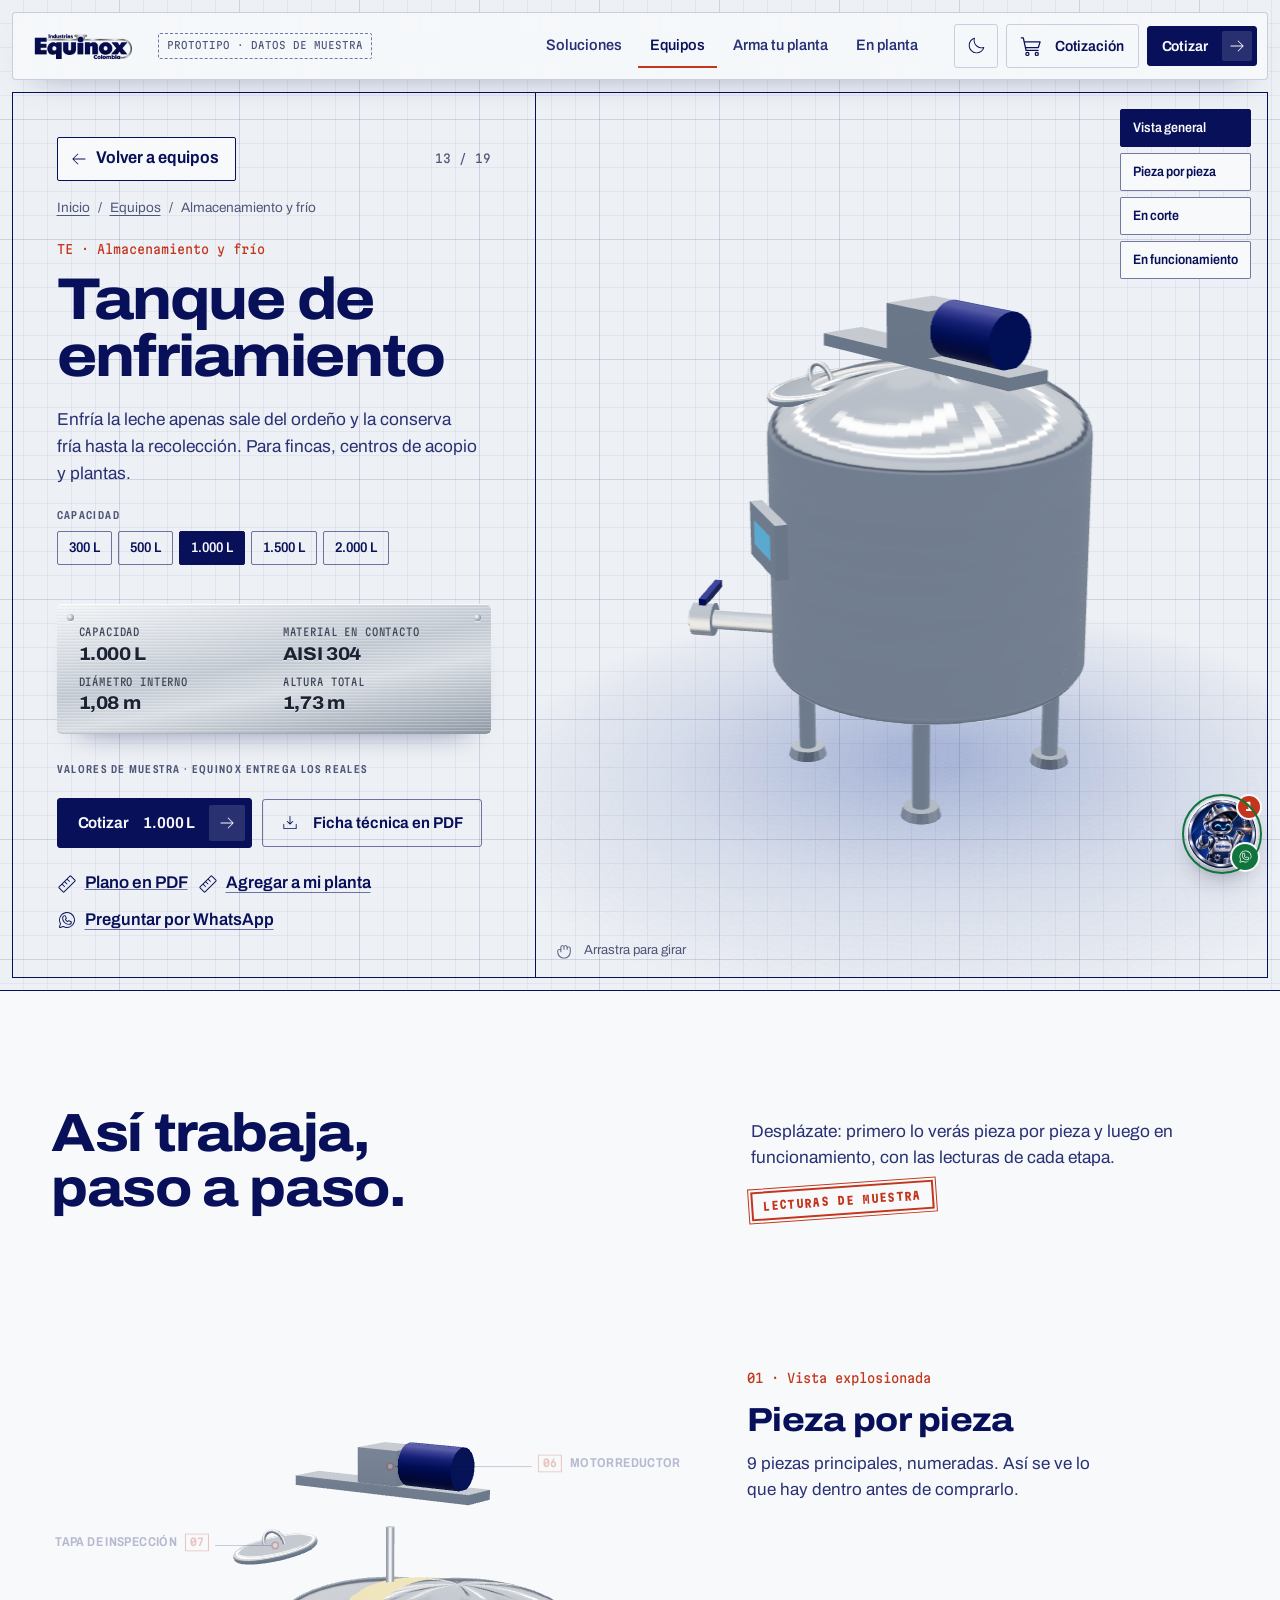
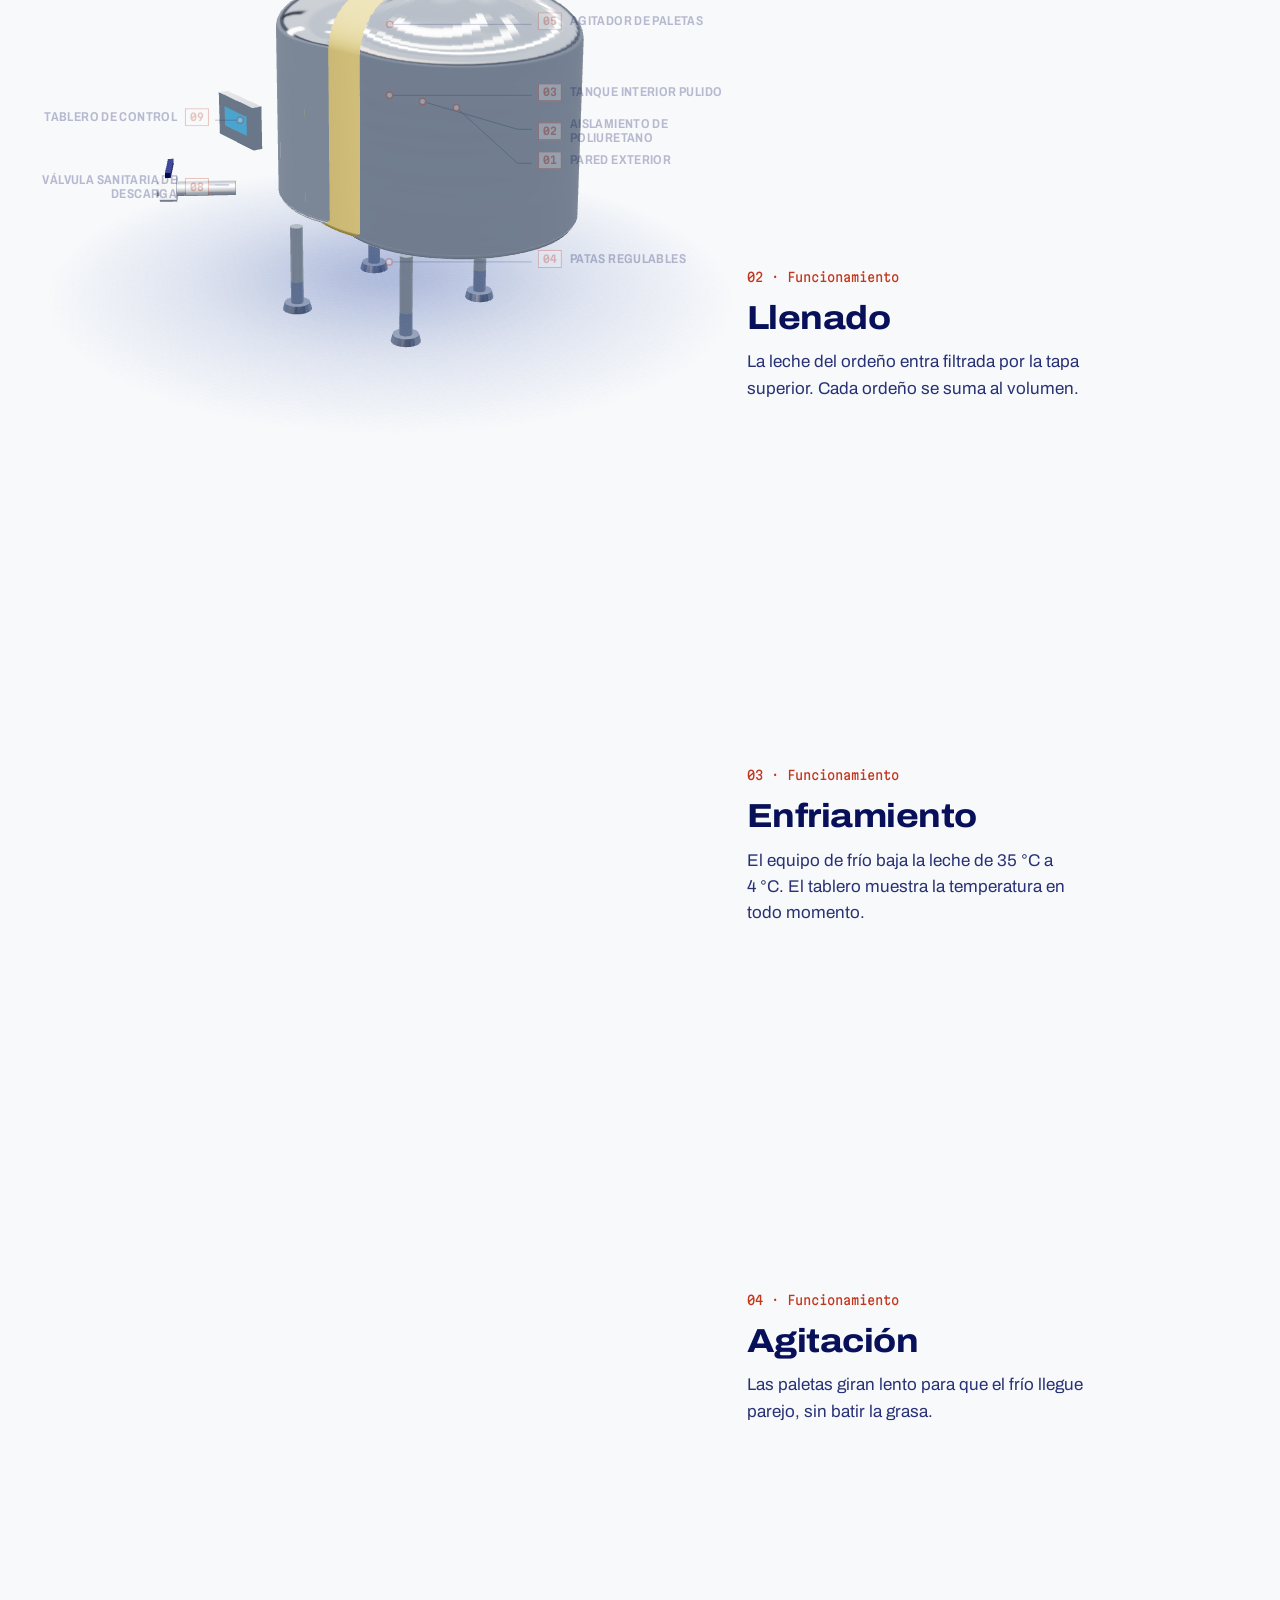
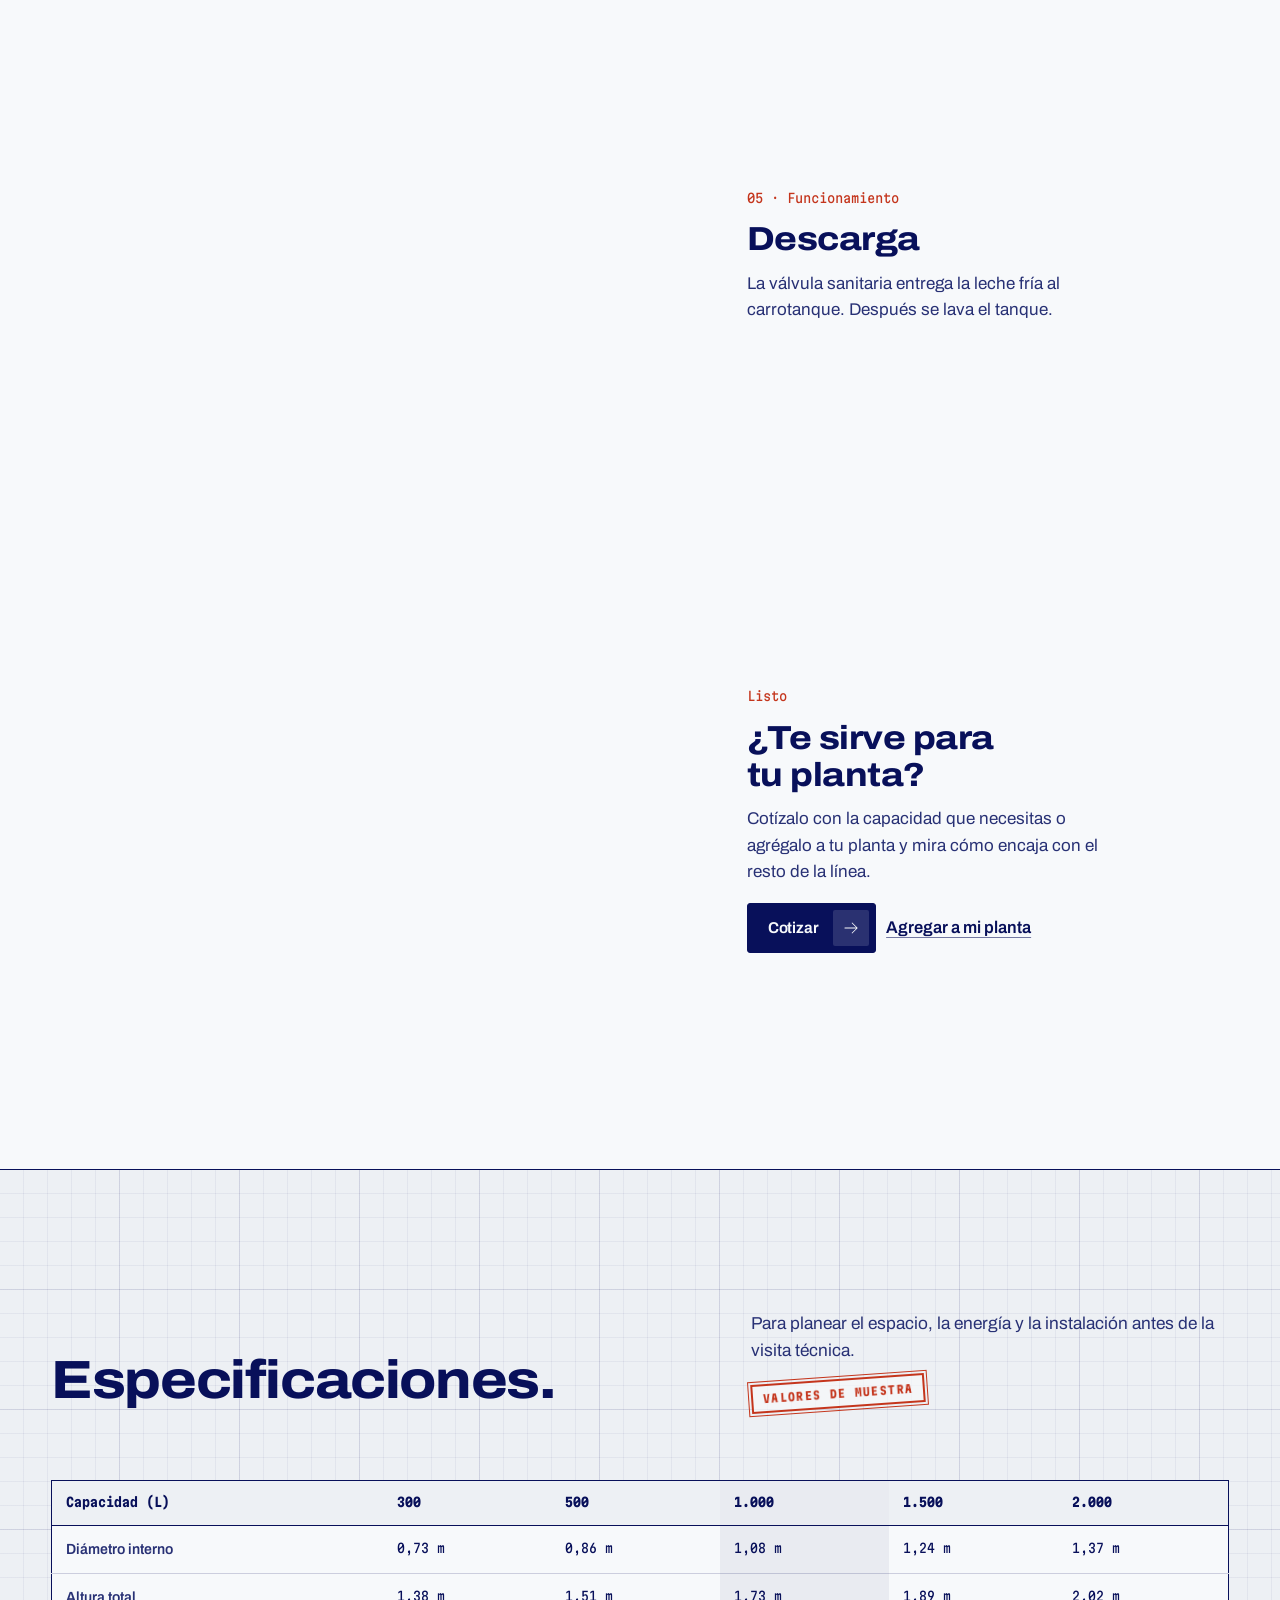
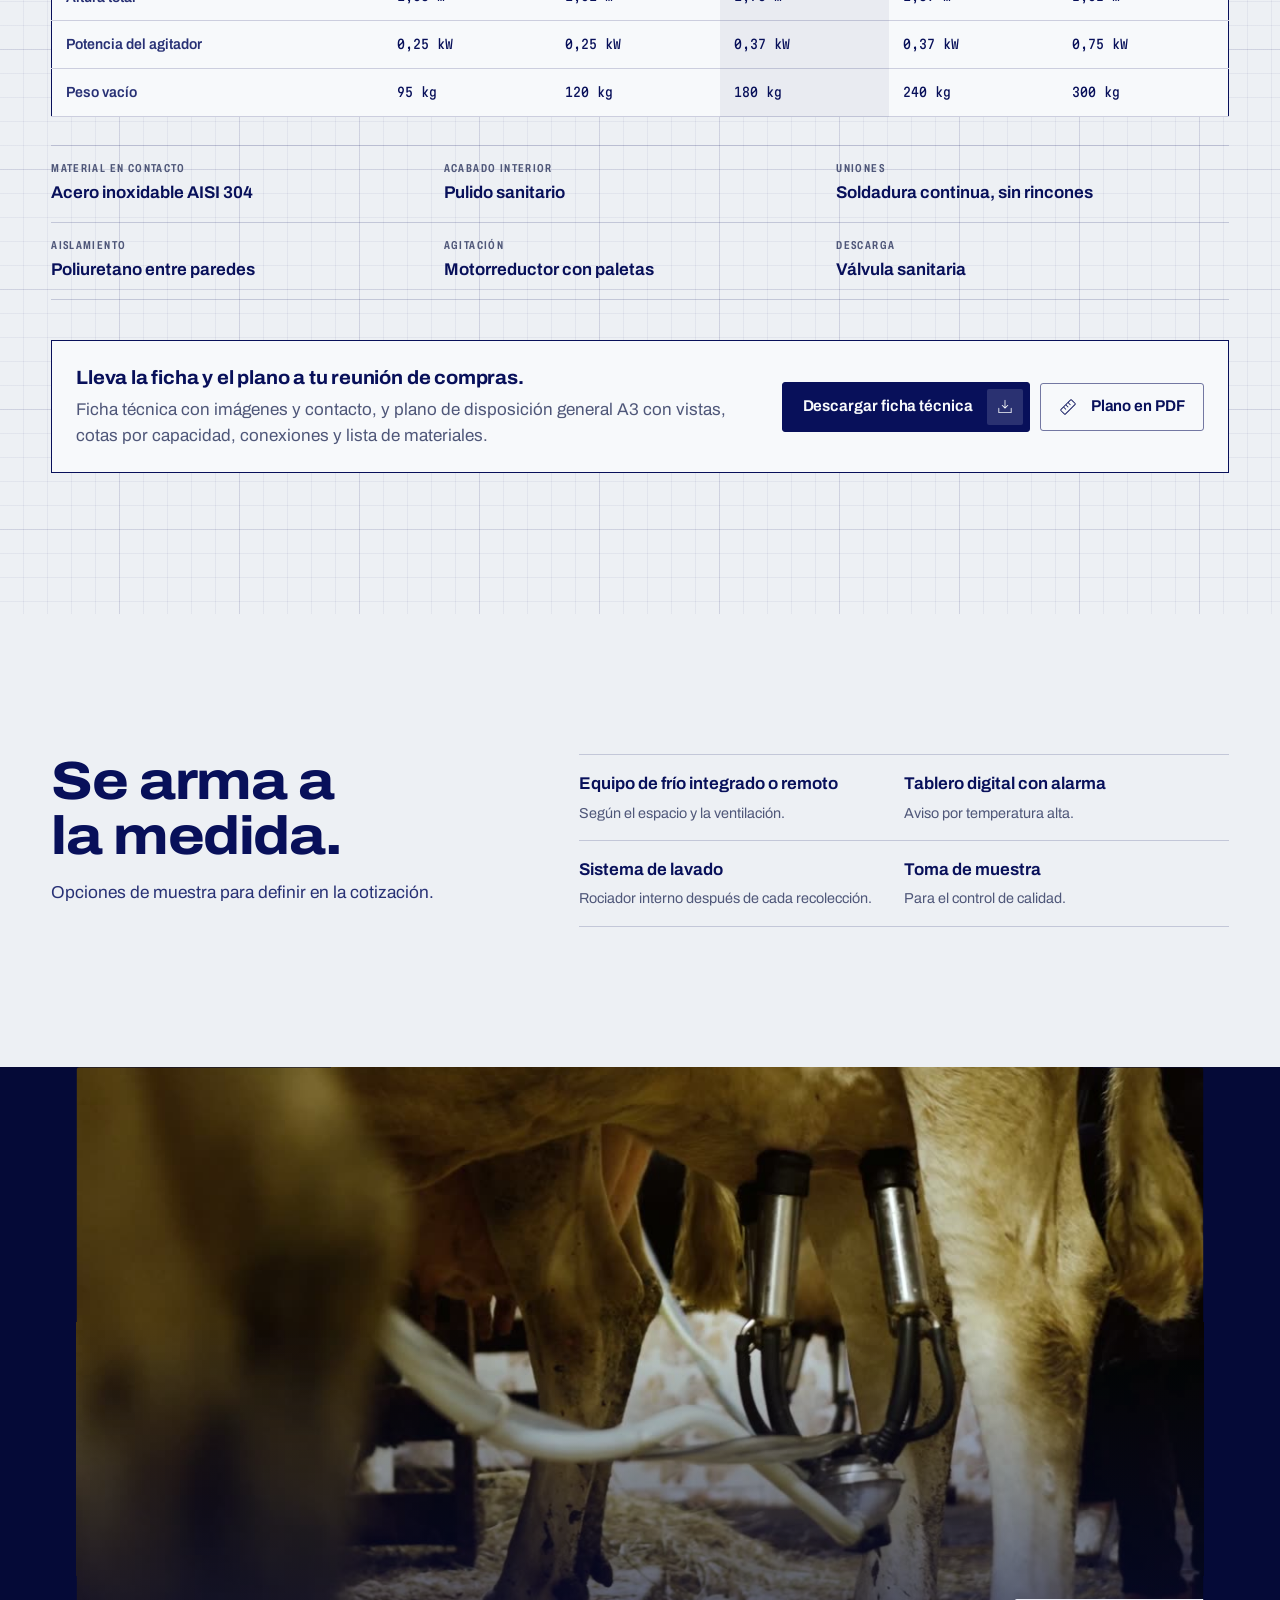
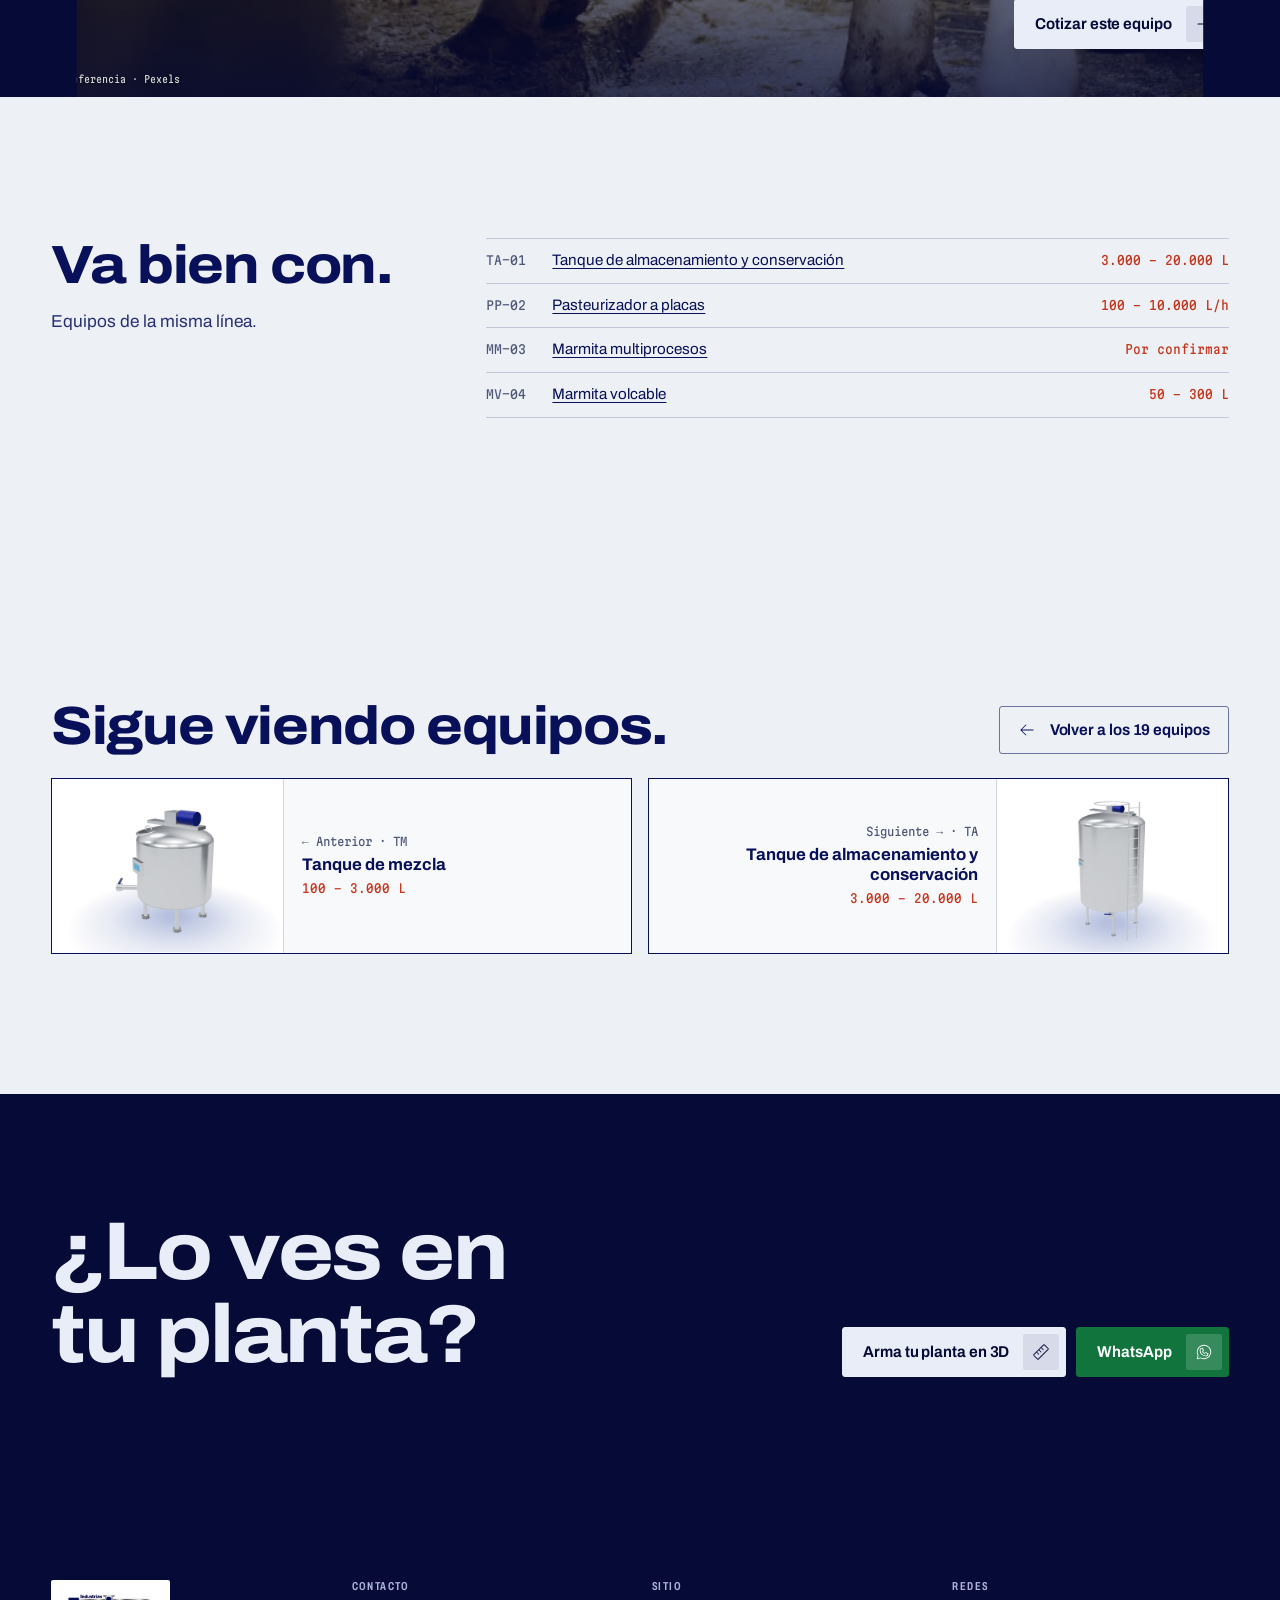
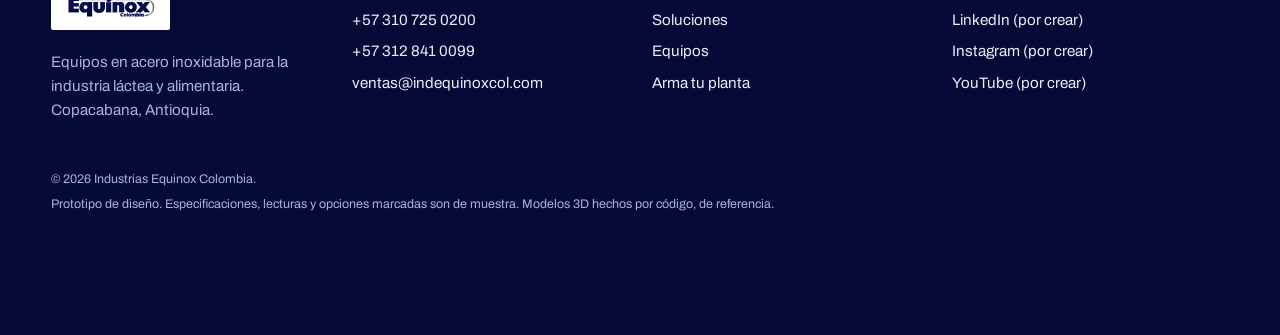
==== commit 349f5de1: "Revisión para presentar: portada más limpia, carrito y asistente conectado Portada: - Primera pantal" ====
--- a/equipo.html
+++ b/equipo.html
@@ -30,7 +30,7 @@
   </nav>
   <div class="nav__acciones">
     <button class="tema-boton" type="button" data-tema-boton aria-pressed="false" aria-label="Cambiar a modo oscuro" title="Modo oscuro"><svg aria-hidden="true"><use href="assets/img/iconos.svg#i-moon"/></svg></button>
-    <a class="nav__cot" href="index.html#cotizar" data-contador><span class="txt">Cotización</span> <span class="mono">0</span></a>
+    <button type="button" class="nav__cot" data-contador data-carrito aria-label="Ver la cotización: sin equipos" aria-expanded="false" aria-controls="carrito-panel"><span class="nav__carrito" aria-hidden="true"><svg viewBox="0 0 256 256" fill="none" stroke="currentColor" stroke-width="13" stroke-linecap="round" stroke-linejoin="round"><path d="M24 40H44L72 168H196M53 80H216L198 140H66"/><circle cx="86" cy="204" r="16"/><circle cx="182" cy="204" r="16"/></svg><span class="mono">0</span></span><span class="txt">Cotización</span></button>
     <a class="btn btn--pequeno" href="index.html#cotizar" data-cotizar>Cotizar <span class="btn__ico"><svg aria-hidden="true"><use href="assets/img/iconos.svg#i-arrow-right"/></svg></span></a>
     <button class="nav__menu" aria-label="Abrir menú" aria-expanded="false" aria-controls="menu-movil"><span></span><span></span><span></span></button>
   </div>
@@ -208,5 +208,6 @@
 <script type="module" src="js/tema.js"></script>
 <script type="module" src="js/asistente.js"></script>
 <script type="module" src="js/equipo.js"></script>
+<script type="module" src="js/carrito.js"></script>
 </body>
 </html>
--- a/css/main.css
+++ b/css/main.css
@@ -139,8 +139,18 @@
 .nav__enlaces a:hover { background: var(--paper-lo); color: var(--ink); }
 .nav__acciones { display: flex; gap: 8px; align-items: center; }
 .nav__cot { position: relative; display: inline-flex; align-items: center; gap: 8px; min-height: 44px; padding: 0 14px; border: 1px solid var(--rule); border-radius: 3px; text-decoration: none; font-weight: 600; font-stretch: 94%; font-size: .92rem; }
-.nav__cot .mono { font-size: .78rem; display: grid; place-items: center; min-width: 24px; height: 24px; padding: 0 6px; border-radius: 2px; background: var(--paper-lo); }
-.nav__cot.con-items .mono { background: var(--red); color: #fff; }
+/* Cotización como carrito: el globo rojo con la cantidad aparece al agregar equipos */
+.nav__cot { gap: 10px; padding: 0 14px 0 12px; color: var(--ink); }
+.nav__cot:hover { background: var(--paper-lo); }
+.nav__carrito { position: relative; display: grid; place-items: center; width: 26px; height: 26px; }
+.nav__carrito svg { width: 25px; height: 25px; transform-origin: 40% 85%; }
+.nav__cot .mono { position: absolute; top: -8px; right: -12px; display: grid; place-items: center; min-width: 19px; height: 19px; padding: 0 5px; font-size: .68rem; font-weight: 700; line-height: 1; color: #fff; background: var(--red); border-radius: 10px; box-shadow: 0 0 0 2px var(--paper-hi); transform: scale(0); transition: transform .35s cubic-bezier(.34, 1.56, .64, 1); }
+.nav__cot.con-items .mono { transform: scale(1); }
+.nav__cot.salta .nav__carrito svg { animation: carrito-salta .6s var(--ease-out); }
+.nav__cot.salta .mono { animation: globo-salta .5s cubic-bezier(.34, 1.56, .64, 1); }
+@keyframes carrito-salta { 30% { transform: translateY(-3px) rotate(-9deg); } 60% { transform: rotate(4deg); } }
+@keyframes globo-salta { 40% { transform: scale(1.35); } }
+@media (prefers-reduced-motion: reduce) { .nav__cot .mono { transition: none; } .nav__cot.salta .nav__carrito svg, .nav__cot.salta .mono { animation: none; } }
 .nav__menu { display: none; width: 44px; height: 44px; border: 1px solid var(--rule); border-radius: 3px; background: transparent; cursor: pointer; position: relative; }
 .nav__menu span { position: absolute; left: 12px; right: 12px; height: 1.5px; background: var(--ink); transition: transform .45s var(--ease-out), opacity .3s; }
 .nav__menu span:nth-child(1) { top: 16px; } .nav__menu span:nth-child(2) { top: 21px; } .nav__menu span:nth-child(3) { top: 26px; }
@@ -324,7 +334,39 @@
 .etapa .mono { font-size: .74rem; color: var(--night-ink-2); }
 .etapa p { font-size: .92rem; }
 .etapa--plano .visor { display: grid; place-items: center; background: var(--night-2); }
-.etapa--plano svg path { stroke: var(--night-ink); fill: none; stroke-width: 1.4; }
+/* Diseño: hoja de plano de un tanque (alzado en medio corte, planta, detalle, cotas en letras, partes y cajetín).
+   La genera herramientas/hoja_plano.py; se traza sola cuando la tarjeta aparece */
+.plano-hoja { width: calc(100% - 34px); height: calc(100% - 34px); --ph-tinta: var(--night-ink); --ph-tinta-2: var(--night-ink-2); --ph-cota: #f07a5f; }
+.plano-hoja path { fill: none; stroke: var(--ph-tinta); stroke-width: .75; stroke-linecap: round; stroke-linejoin: round; }
+.plano-hoja path.f, .plano-hoja .globo, .plano-hoja .llamada { stroke: var(--ph-tinta-2); stroke-width: .38; }
+.plano-hoja .llamada { stroke-dasharray: 2 1.4; }
+.plano-hoja .eje path { stroke: var(--ph-tinta-2); stroke-width: .32; stroke-dasharray: 9 2 1.5 2; }
+.plano-hoja .oculta path { stroke: var(--ph-tinta-2); stroke-width: .42; stroke-dasharray: 2.4 1.6; }
+.plano-hoja .cota path { stroke: var(--ph-cota); stroke-width: .38; }
+.plano-hoja .ph-punta { fill: var(--ph-cota); stroke: none; }
+.plano-hoja .rayado { fill: url(#ph-rayado); stroke: none; }
+.plano-hoja .pat { stroke: var(--ph-tinta-2); stroke-width: .32; }
+.plano-hoja .pat-c { stroke: rgba(233, 237, 247, .05); stroke-width: .3; }
+.plano-hoja .fondo { fill: url(#ph-cuadricula); stroke: none; }
+.plano-hoja .punto { fill: var(--ph-tinta-2); }
+.plano-hoja text { font-family: 'Martian Mono', ui-monospace, monospace; font-stretch: 75%; font-size: 3.6px; fill: var(--ph-tinta-2); }
+.plano-hoja .t-fila, .plano-hoja .t-et { font-size: 3.7px; fill: var(--ph-tinta); }
+.plano-hoja .t-peq { font-size: 3.1px; }
+.plano-hoja .t-rot, .plano-hoja .t-cab { font-size: 2.8px; letter-spacing: .04em; }
+.plano-hoja .t-cab { font-weight: 700; }
+.plano-hoja .t-zona { font-size: 3.4px; }
+.plano-hoja .t-vista { font-family: 'Archivo', sans-serif; font-stretch: 100%; font-size: 4.4px; font-weight: 720; letter-spacing: .06em; fill: var(--ph-tinta); }
+.plano-hoja .t-titulo { font-family: 'Archivo', sans-serif; font-stretch: 100%; font-size: 6.3px; font-weight: 760; fill: var(--ph-tinta); }
+.plano-hoja .t-marca { font-family: 'Archivo', sans-serif; font-stretch: 112%; font-size: 10.5px; font-weight: 820; letter-spacing: -.01em; fill: var(--ph-tinta); }
+.plano-hoja .t-val { font-size: 4.8px; font-weight: 700; fill: var(--ph-tinta); }
+.plano-hoja .t-globo { font-size: 4.2px; font-weight: 700; fill: var(--ph-tinta); }
+.plano-hoja .t-cota { font-size: 5px; font-weight: 700; fill: var(--ph-cota); }
+html:not(.sin-js) .plano-hoja .tr { stroke-dasharray: 1; stroke-dashoffset: 1; }
+html:not(.sin-js) .plano-hoja .ap { opacity: 0; }
+.etapa--plano.visto .plano-hoja .tr { animation: trazo var(--t, 1.4s) var(--ease-out) var(--d, 0s) forwards; }
+.etapa--plano.visto .plano-hoja .ap { animation: aparecer .8s var(--ease-out) var(--d, 0s) forwards; }
+@media (prefers-reduced-motion: reduce) { html:not(.sin-js) .plano-hoja .tr { stroke-dasharray: none; stroke-dashoffset: 0; animation: none; } html:not(.sin-js) .plano-hoja .ap { opacity: 1; animation: none; } }
+@media print { html:not(.sin-js) .plano-hoja .tr { stroke-dasharray: none; stroke-dashoffset: 0; animation: none; } html:not(.sin-js) .plano-hoja .ap { opacity: 1; animation: none; } }
 
 /* ---------- casos ---------- */
 .casos__grid { display: grid; grid-template-columns: minmax(0, 7fr) minmax(0, 5fr); gap: 20px; }
@@ -1119,14 +1161,13 @@
 .litros__valor span { font-size: 1rem; color: var(--ink-3); }
 .litros-celda input[type='range'] { height: 22px; }
 .litros__pista { font-size: .74rem; line-height: 1.35; color: var(--ink-3); }
-.litros-celda.pide { background: rgba(196, 53, 28, .05); box-shadow: inset 0 0 0 1.5px rgba(196, 53, 28, .6); }
-.litros-celda.pide .litros__pista { font-weight: 600; color: var(--red); }
+/* Mientras los litros sean de ejemplo: subrayado rojo de cota en el número y pista sobria (sin marco de error) */
+.litros-celda.pide .litros__pista { color: var(--ink-2); }
 .litros-celda.pide .litros__valor input { border-bottom-color: var(--red); }
 
 .campo--litros { display: grid; gap: 4px; margin-inline: -10px; padding: 8px 10px 10px; border-radius: 2px; }
-.campo--litros.pide { background: rgba(196, 53, 28, .05); box-shadow: inset 0 0 0 1.5px rgba(196, 53, 28, .55); }
 .planta__litros-pista { font-size: .76rem; color: var(--ink-3); }
-.campo--litros.pide .planta__litros-pista { font-weight: 600; color: var(--red); }
+.campo--litros.pide .planta__litros-pista { color: var(--ink-2); }
 .planta__ejemplo-litros { justify-self: start; font-size: .84rem; }
 
 .planta__inv-litros { display: grid; gap: 6px; width: 100%; padding: 10px 0 2px; border-top: 1px solid var(--rule); }
@@ -1360,88 +1401,6 @@
 }
 @media print { .asistente { display: none !important; } }
 
-/* ---------- Portada: adelanto de equipos por línea (lleva a equipos.html#linea-<id>) ---------- */
-.lineas-adelanto { list-style: none; margin: 0; padding: 0; display: grid; grid-template-columns: repeat(3, minmax(0, 1fr)); border-top: 1.5px solid var(--ink); border-left: 1px solid var(--rule); }
-.lineas-adelanto li { border-right: 1px solid var(--rule); border-bottom: 1px solid var(--rule); }
-.lineas-adelanto a { display: grid; align-content: start; gap: 8px; height: 100%; padding: clamp(18px, 2vw, 26px); color: inherit; text-decoration: none; background: rgba(var(--paper-hi-rgb), .6); transition: background-color .3s var(--ease-out); }
-.lineas-adelanto a:hover { background: var(--blanco); }
-.lineas-adelanto a:focus-visible { outline: 2px solid var(--red); outline-offset: -2px; }
-.lineas-adelanto .mono { font-size: .72rem; color: var(--red); }
-.lineas-adelanto strong { font-size: clamp(1.15rem, 1.5vw, 1.35rem); line-height: 1.2; letter-spacing: -.01em; }
-.lineas-adelanto__fotos { display: flex; align-items: center; gap: 6px; margin: 6px 0 2px; }
-.lineas-adelanto__fotos img { width: 64px; height: 52px; object-fit: contain; padding: 4px; background: var(--placa-img); border: 1px solid var(--rule); transition: transform .4s var(--ease-out); }
-.lineas-adelanto a:hover .lineas-adelanto__fotos img { transform: translateY(-2px); }
-.lineas-adelanto__fotos .mono { display: grid; place-items: center; width: 40px; height: 52px; color: var(--ink-3); border: 1px dashed var(--rule-strong); }
-.lineas-adelanto__nombres { font-size: .9rem; line-height: 1.4; color: var(--ink-3); }
-.lineas-adelanto .ver { display: inline-flex; align-items: center; gap: 6px; margin-top: 4px; font-size: .88rem; font-weight: 650; }
-.lineas-adelanto .ver svg { width: 16px; height: 16px; transition: transform .3s var(--ease-out); }
-.lineas-adelanto a:hover .ver svg { transform: translateX(3px); }
-@media (max-width: 1080px) { .lineas-adelanto { grid-template-columns: repeat(2, minmax(0, 1fr)); } }
-@media (max-width: 600px) {
-  /* En celular: 2 columnas compactas, 3 miniaturas y sin la lista de nombres */
-  .lineas-adelanto { grid-template-columns: repeat(2, minmax(0, 1fr)); }
-  .lineas-adelanto a { gap: 6px; padding: 14px 12px; }
-  .lineas-adelanto strong { font-size: 1rem; }
-  .lineas-adelanto__fotos { gap: 4px; }
-  .lineas-adelanto__fotos img { width: calc((100% - 8px) / 3); max-width: 48px; height: 40px; padding: 2px; }
-  .lineas-adelanto__fotos img:nth-child(n+4), .lineas-adelanto__fotos .mono, .lineas-adelanto__nombres { display: none; }
-  .lineas-adelanto .ver { font-size: .82rem; }
-}
-@media (prefers-reduced-motion: reduce) { .lineas-adelanto a, .lineas-adelanto__fotos img, .lineas-adelanto .ver svg { transition: none; } }
-
-/* ---------- Portada: "Cotiza conversando" (abre el asistente; demostración animada de una conversación) ---------- */
-.asistente-banda__grid { display: grid; grid-template-columns: minmax(0, 6fr) minmax(0, 5fr); gap: clamp(32px, 6vw, 96px); align-items: center; }
-.asistente-banda__pasos { list-style: none; display: grid; grid-template-columns: repeat(3, minmax(0, 1fr)); gap: 18px; margin: 30px 0 0; padding: 18px 0 0; border-top: 1px solid var(--rule); }
-.asistente-banda__pasos li { display: grid; gap: 4px; align-content: start; }
-.asistente-banda__pasos .mono { font-size: .74rem; color: var(--night-ink-2); }
-.asistente-banda__pasos strong { font-size: 1.02rem; line-height: 1.25; color: var(--night-ink); }
-.asistente-banda__pasos p { margin: 0; font-size: .9rem; }
-.asistente-banda .btn--claro { --fg: var(--night-ink); border-color: rgba(233, 237, 247, .4); }
-.asistente-banda .btn--claro:hover { background: rgba(233, 237, 247, .08); }
-.asistente-banda__demo { position: relative; margin: 70px 0 0; justify-self: center; width: min(100%, 420px); }
-.asistente-banda__robot { position: absolute; top: -96px; right: 14px; z-index: 2; width: 138px; height: auto; pointer-events: none; }
-.asistente-banda__chat { display: flex; flex-direction: column; gap: 8px; min-height: 420px; padding: 54px 16px 18px; background-color: var(--paper-hi); color: var(--ink); border: 1.5px solid var(--night-ink); border-radius: 6px; box-shadow: 0 40px 80px -40px rgba(0, 0, 0, .7); background-image: linear-gradient(var(--grid) 1px, transparent 1px), linear-gradient(90deg, var(--grid) 1px, transparent 1px); background-size: 24px 24px; }
-.asistente-banda__chat .asistente__linea b { font-weight: 500; }
-.asistente-banda__chat .btn { pointer-events: none; }
-.asistente-banda__demo figcaption { margin-top: 12px; text-align: center; }
-/* Los mensajes de la demostración entran uno tras otro cuando la sección aparece */
-.asistente-banda__chat > * { opacity: 0; animation: none; }
-.asistente-banda__demo.visto .asistente-banda__chat > * { animation: asis-entra .45s var(--ease-out) both; animation-delay: calc(var(--i) * .65s + .35s); }
-@media (max-width: 860px) {
-  .asistente-banda__grid { grid-template-columns: minmax(0, 1fr); }
-  .asistente-banda__pasos { grid-template-columns: minmax(0, 1fr); gap: 12px; }
-  .asistente-banda__demo { margin-top: 90px; }
-  .asistente-banda__chat { min-height: 0; }
-}
-@media (prefers-reduced-motion: reduce) { .asistente-banda__chat > *, .asistente-banda__demo.visto .asistente-banda__chat > * { opacity: 1; animation: none; } }
-
-/* ---------- Portada: el robot de Equinox presenta el plano (abre el asistente) ---------- */
-.lamina__titulo { position: relative; }
-.lamina__robot { position: absolute; right: 0; bottom: -6px; z-index: 3; display: grid; justify-items: center; width: clamp(170px, 15vw, 250px); padding: 0; color: inherit; background: none; border: 0; cursor: pointer; opacity: 0; transform: translateY(18px) scale(.96); transition: opacity .7s var(--ease-out), transform .9s cubic-bezier(.34, 1.4, .64, 1); }
-.lamina__robot.listo { opacity: 1; transform: none; }
-.lamina__robot img { width: 100%; height: auto; filter: drop-shadow(0 18px 22px rgba(8, 16, 90, .2)) drop-shadow(18px 0 26px rgba(66, 150, 255, .22)); animation: robot-flota 5.5s ease-in-out infinite; }
-@keyframes robot-flota { 0%, 100% { translate: 0 0; } 50% { translate: 0 -6px; } }
-/* Nota en el lenguaje del plano: rótulo con línea guía, se marca al pasar el cursor */
-.lamina__robot-nota { position: relative; display: grid; gap: 1px; margin-top: 4px; padding: 5px 10px 6px; font-size: .78rem; font-weight: 650; line-height: 1.2; text-align: center; color: var(--ink); background: var(--paper-hi); border: 1px solid var(--rule-strong); border-radius: 2px; transition: border-color .25s, color .25s, background-color .25s; }
-.lamina__robot-nota .mono { font-size: .6rem; font-weight: 600; letter-spacing: .06em; text-transform: uppercase; color: var(--ink-3); }
-.lamina__robot-nota::before { content: ''; position: absolute; left: 50%; top: -9px; width: 1px; height: 8px; background: var(--rule-strong); }
-.lamina__robot:hover .lamina__robot-nota, .lamina__robot:focus-visible .lamina__robot-nota { color: var(--paper-hi); background: var(--ink); border-color: var(--ink); }
-.lamina__robot:hover .lamina__robot-nota .mono, .lamina__robot:focus-visible .lamina__robot-nota .mono { color: var(--night-ink-2); }
-.lamina__robot:focus-visible { outline: none; }
-.lamina__robot:focus-visible img { outline: 2px solid var(--red); outline-offset: 4px; }
-:root[data-tema='oscuro'] .lamina__robot img { filter: drop-shadow(0 18px 22px rgba(0, 0, 0, .45)) drop-shadow(18px 0 30px rgba(66, 150, 255, .35)); }
-/* Pantallas medianas y celular: el título va a lo ancho, así que el robot pasa más pequeño al lado del texto de entrada
-   (flota a la derecha y el párrafo lo rodea) */
-@media (max-width: 1180px) {
-  .lamina__titulo { display: flow-root; }
-  .lamina__titulo h1 { margin-bottom: 16px; }
-  .lamina__robot { position: relative; right: auto; bottom: auto; float: right; width: clamp(112px, 17vw, 168px); margin: -6px -6px 4px 12px; }
-  .lamina__robot-nota { padding: 4px 7px 5px; font-size: .68rem; }
-  .lamina__robot-nota .mono { font-size: .52rem; letter-spacing: .04em; }
-}
-@media (max-width: 600px) { .lamina__robot-nota .mono, .lamina__robot-mas { display: none; } .lamina__robot-nota { font-size: .74rem; } }
-@media (prefers-reduced-motion: reduce) { .lamina__robot { transition: opacity .3s; transform: none; } .lamina__robot img { animation: none; } }
-
 /* ---------- Entrada: robot soldador que recorre la costura (intro.js lo mueve con la punta de la antorcha en el arco) ---------- */
 /* La placa (y el robot) siempre por encima del texto; sube antes de que aparezca el mensaje */
 .intro__escena { position: relative; z-index: 1; translate: 0 var(--bajar, 0px); }
@@ -1454,3 +1413,53 @@
 .aviso-wa-prueba { position: fixed; z-index: 2000; top: 10px; left: 50%; translate: -50% 0; display: flex; align-items: center; gap: 10px; max-width: calc(100% - 24px); padding: 7px 8px 7px 14px; border-radius: 999px; background: var(--red); color: #fff; font-size: 13px; line-height: 1.25; box-shadow: 0 6px 18px rgba(5, 10, 55, .3); }
 .aviso-wa-prueba button { flex: none; border: 0; border-radius: 999px; padding: 6px 12px; background: #fff; color: var(--red); font: inherit; font-weight: 700; cursor: pointer; }
 @media (max-width: 600px) { .aviso-wa-prueba { top: 6px; font-size: 12px; gap: 8px; } .aviso-wa-prueba button { padding: 5px 9px; } }
+
+/* Galería real: sello y enlace al catálogo completo */
+.galeria-real__acciones { display: flex; flex-wrap: wrap; align-items: center; gap: 14px 18px; }
+
+/* Cotizador: alternativa de hacerlo conversando con el asistente */
+.cotizar__conversar { display: grid; justify-items: start; gap: 12px; margin-top: 26px; padding-top: 20px; border-top: 1px solid rgba(233, 237, 247, .18); }
+.cotizar__conversar p { margin: 0; max-width: 46ch; font-size: .95rem; line-height: 1.5; color: var(--night-ink-2); }
+.cotizar__conversar strong { color: var(--night-ink); }
+
+/* Celular: la tarjeta del plano un poco más alta que las de video para que la hoja se lea */
+@media (max-width: 560px) {
+  .etapa--plano .visor { aspect-ratio: 1 / 1; }
+  .plano-hoja { width: calc(100% - 26px); height: calc(100% - 26px); }
+}
+
+/* ---------- Carrito de la cotización: panel bajo el menú (js/carrito.js) ---------- */
+.nav__cot { font-family: inherit; background: transparent; cursor: pointer; }
+.nav__cot[aria-expanded='true'] { background: var(--paper-lo); border-color: var(--ink); }
+.carrito { position: fixed; z-index: 46; top: calc(12px + var(--nav-h) + 8px); right: 12px; display: flex; flex-direction: column; width: min(400px, calc(100vw - 24px)); max-height: calc(100dvh - var(--nav-h) - 44px); color: var(--ink); background: var(--paper-hi); border: 1.5px solid var(--ink); border-radius: 4px; box-shadow: 0 30px 70px -30px rgba(8, 16, 90, .55); opacity: 0; transform: translateY(-8px); transition: opacity .22s var(--ease-out), transform .28s var(--ease-out); }
+.carrito.abierto { opacity: 1; transform: none; }
+.carrito__cabeza { display: flex; align-items: flex-start; justify-content: space-between; gap: 12px; padding: 14px 12px 12px 18px; border-bottom: 1px solid var(--rule); }
+.carrito__cabeza div { display: grid; gap: 3px; }
+.carrito__cabeza strong { font-size: 1.15rem; line-height: 1.2; letter-spacing: -.01em; outline: none; }
+.carrito__cerrar, .carrito__quitar { flex: none; display: grid; place-items: center; width: 38px; height: 38px; padding: 0; color: var(--ink-2); background: transparent; border: 1px solid transparent; border-radius: 3px; cursor: pointer; transition: color .2s, background-color .2s, border-color .2s; }
+.carrito__cerrar:hover, .carrito__quitar:hover { color: var(--red); background: var(--paper-lo); border-color: var(--rule-strong); }
+.carrito__cerrar svg, .carrito__quitar svg { width: 16px; height: 16px; }
+.carrito__lista { margin: 0; padding: 6px 8px; list-style: none; overflow-y: auto; overscroll-behavior: contain; }
+.carrito__lista li { display: flex; align-items: center; gap: 4px; border-bottom: 1px solid var(--rule); }
+.carrito__lista li:last-child { border-bottom: 0; }
+.carrito__equipo { flex: 1; min-width: 0; display: flex; align-items: center; gap: 12px; padding: 8px 6px; color: inherit; text-decoration: none; border-radius: 3px; }
+.carrito__equipo:hover { background: var(--paper-lo); }
+.carrito__equipo img { flex: none; width: 64px; height: 50px; padding: 3px; object-fit: contain; background: var(--placa-img); border: 1px solid var(--rule); }
+.carrito__equipo > span { display: grid; gap: 1px; min-width: 0; }
+.carrito__equipo .mono { font-size: .68rem; color: var(--red); }
+.carrito__equipo strong { font-size: .95rem; font-weight: 640; line-height: 1.25; }
+.carrito__equipo small { font-size: .72rem; color: var(--ink-3); }
+.carrito__pie { display: grid; gap: 12px; padding: 12px 18px 16px; border-top: 1px solid var(--rule); }
+.carrito__nota { margin: 0; font-size: .8rem; line-height: 1.4; color: var(--ink-3); }
+.carrito__cotizar { justify-content: space-between; width: 100%; }
+.carrito__mas { display: flex; align-items: center; justify-content: space-between; gap: 12px; font-size: .9rem; }
+.carrito__seguir { color: var(--ink); }
+.carrito__vaciar { padding: 6px 2px; font: inherit; font-size: .85rem; color: var(--ink-3); background: none; border: 0; text-decoration: underline; text-underline-offset: 3px; cursor: pointer; }
+.carrito__vaciar:hover, .carrito__vaciar[data-seguro] { color: var(--red); }
+.carrito__vacio { display: grid; justify-items: start; gap: 14px; padding: 18px; }
+.carrito__vacio p { margin: 0; font-size: .95rem; color: var(--ink-2); }
+@media (max-width: 860px) { .carrito { left: 8px; right: 8px; width: auto; max-height: calc(100dvh - var(--nav-h) - 120px); } }
+@media (prefers-reduced-motion: reduce) { .carrito { transform: none; transition: none; } }
+@media print { .carrito { display: none !important; } }
+.carrito__wa { justify-content: space-between; width: 100%; min-height: 44px; }
+.carrito__wa .btn__ico { color: var(--wa); }
